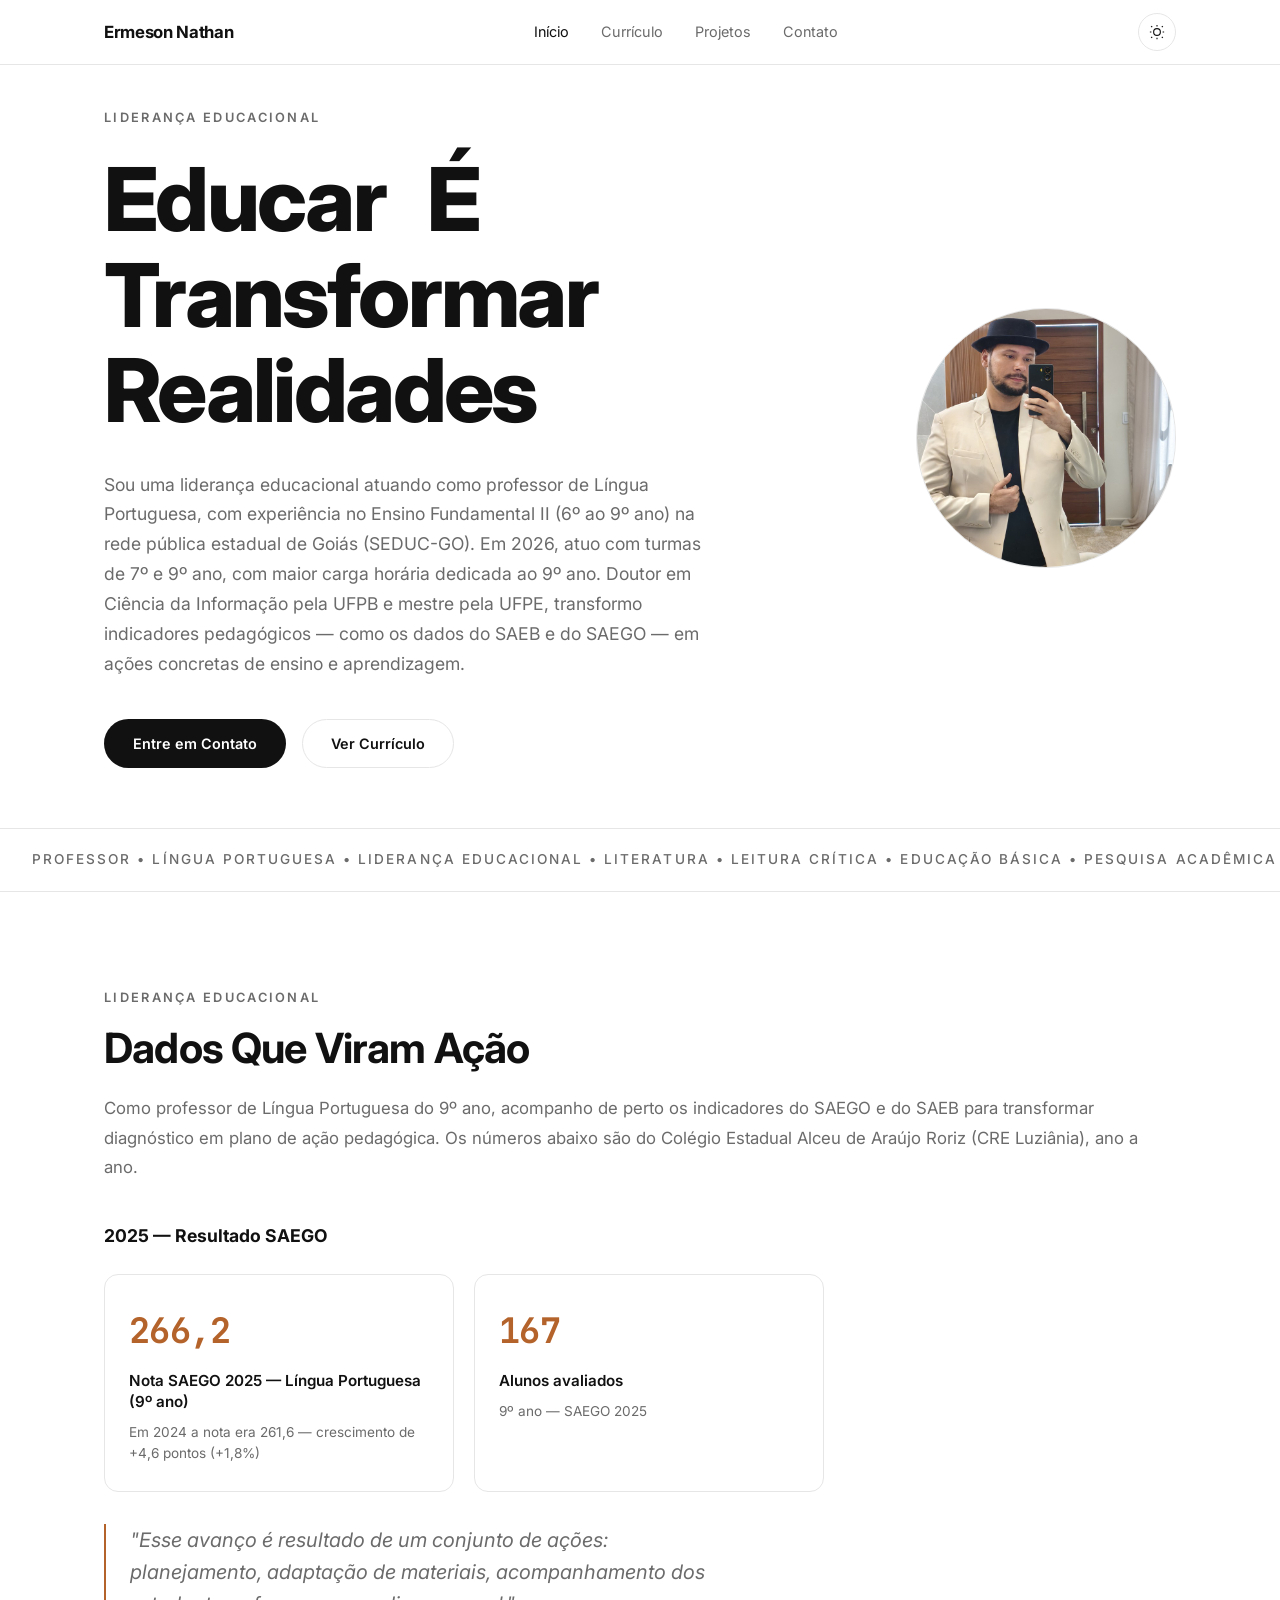
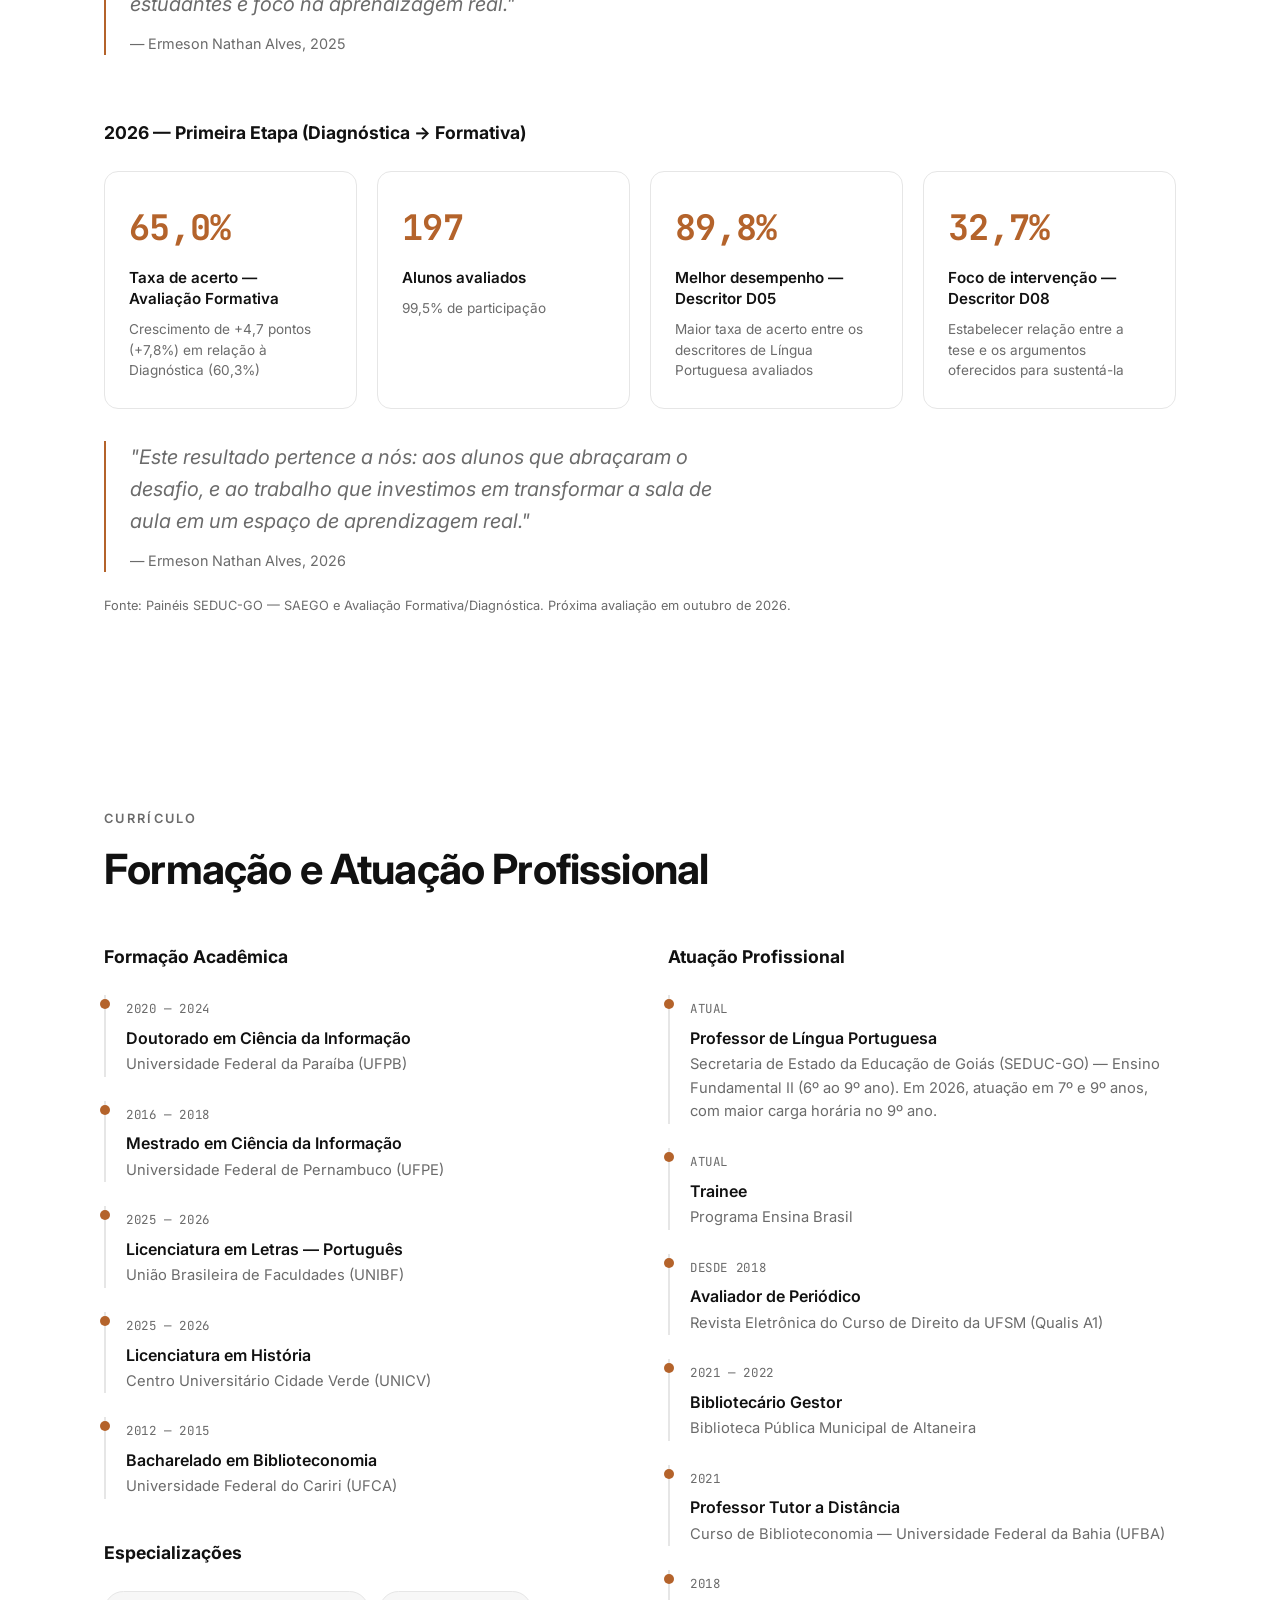
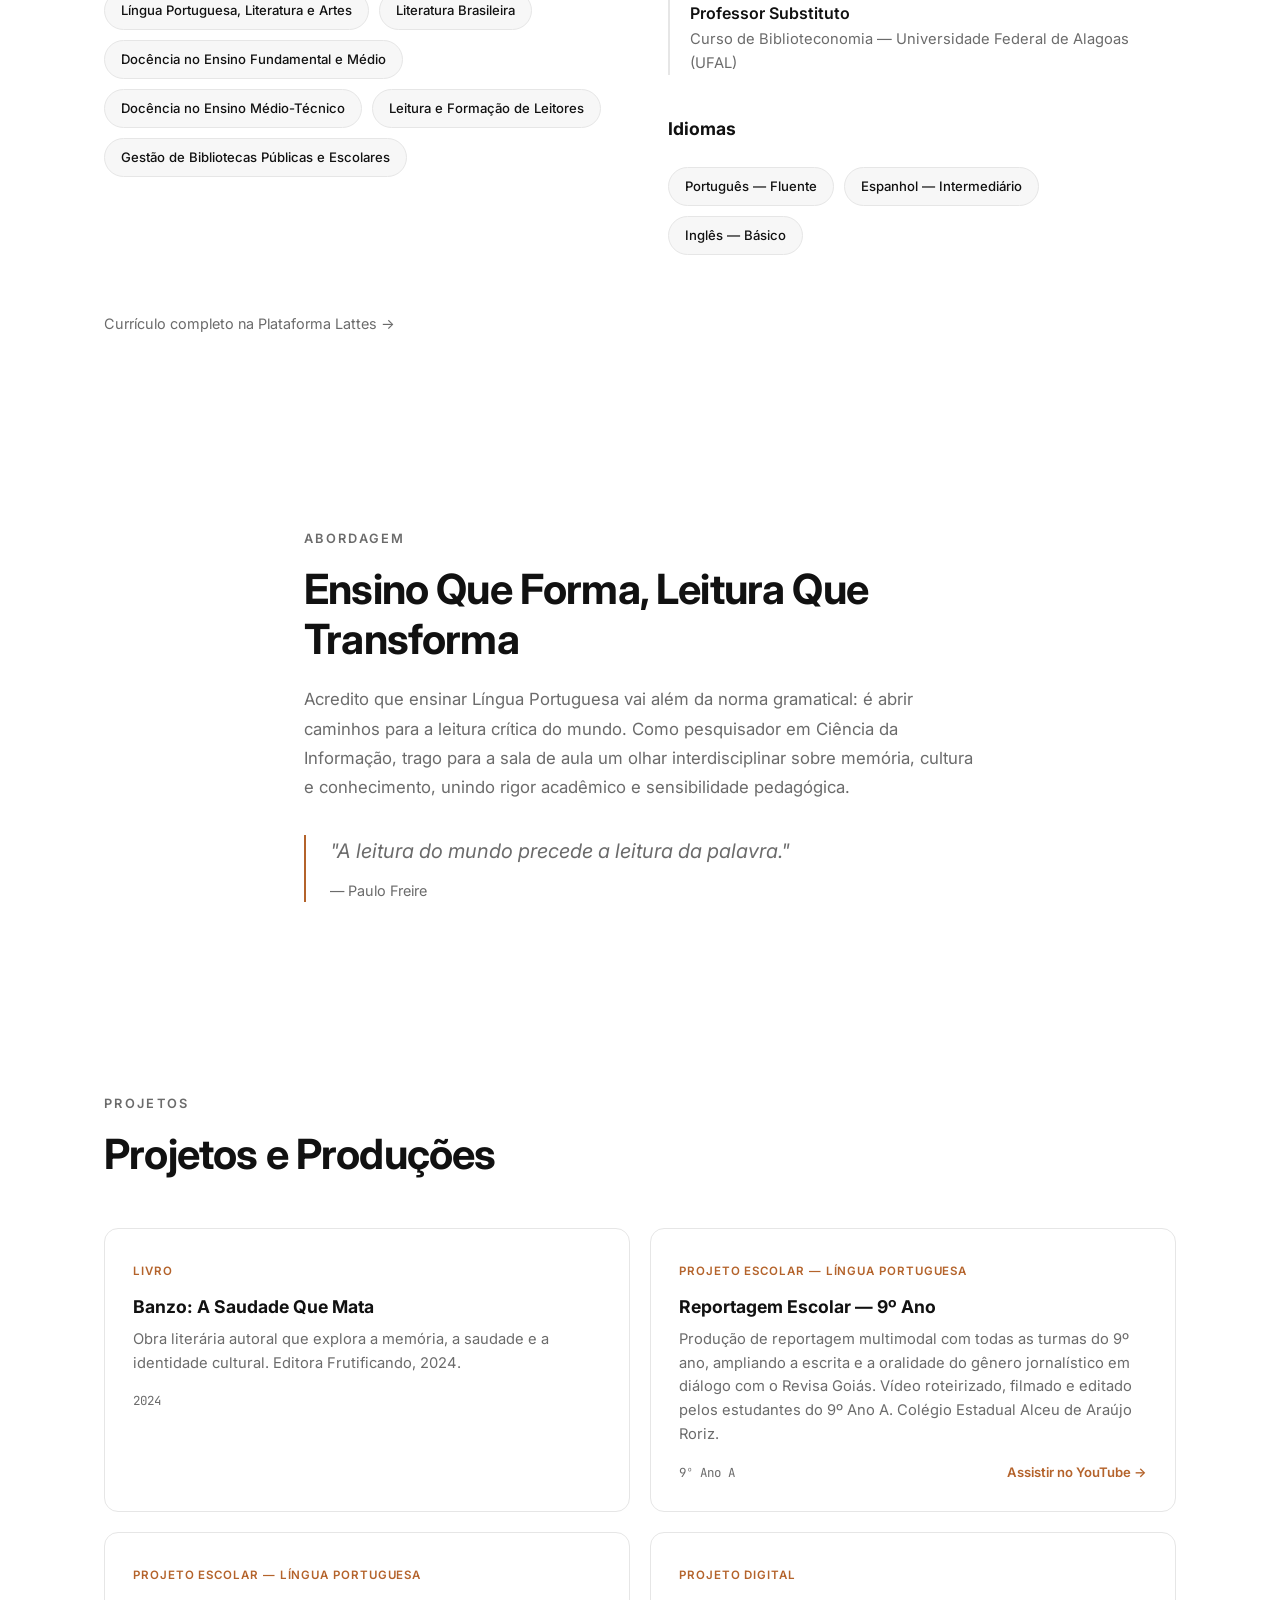
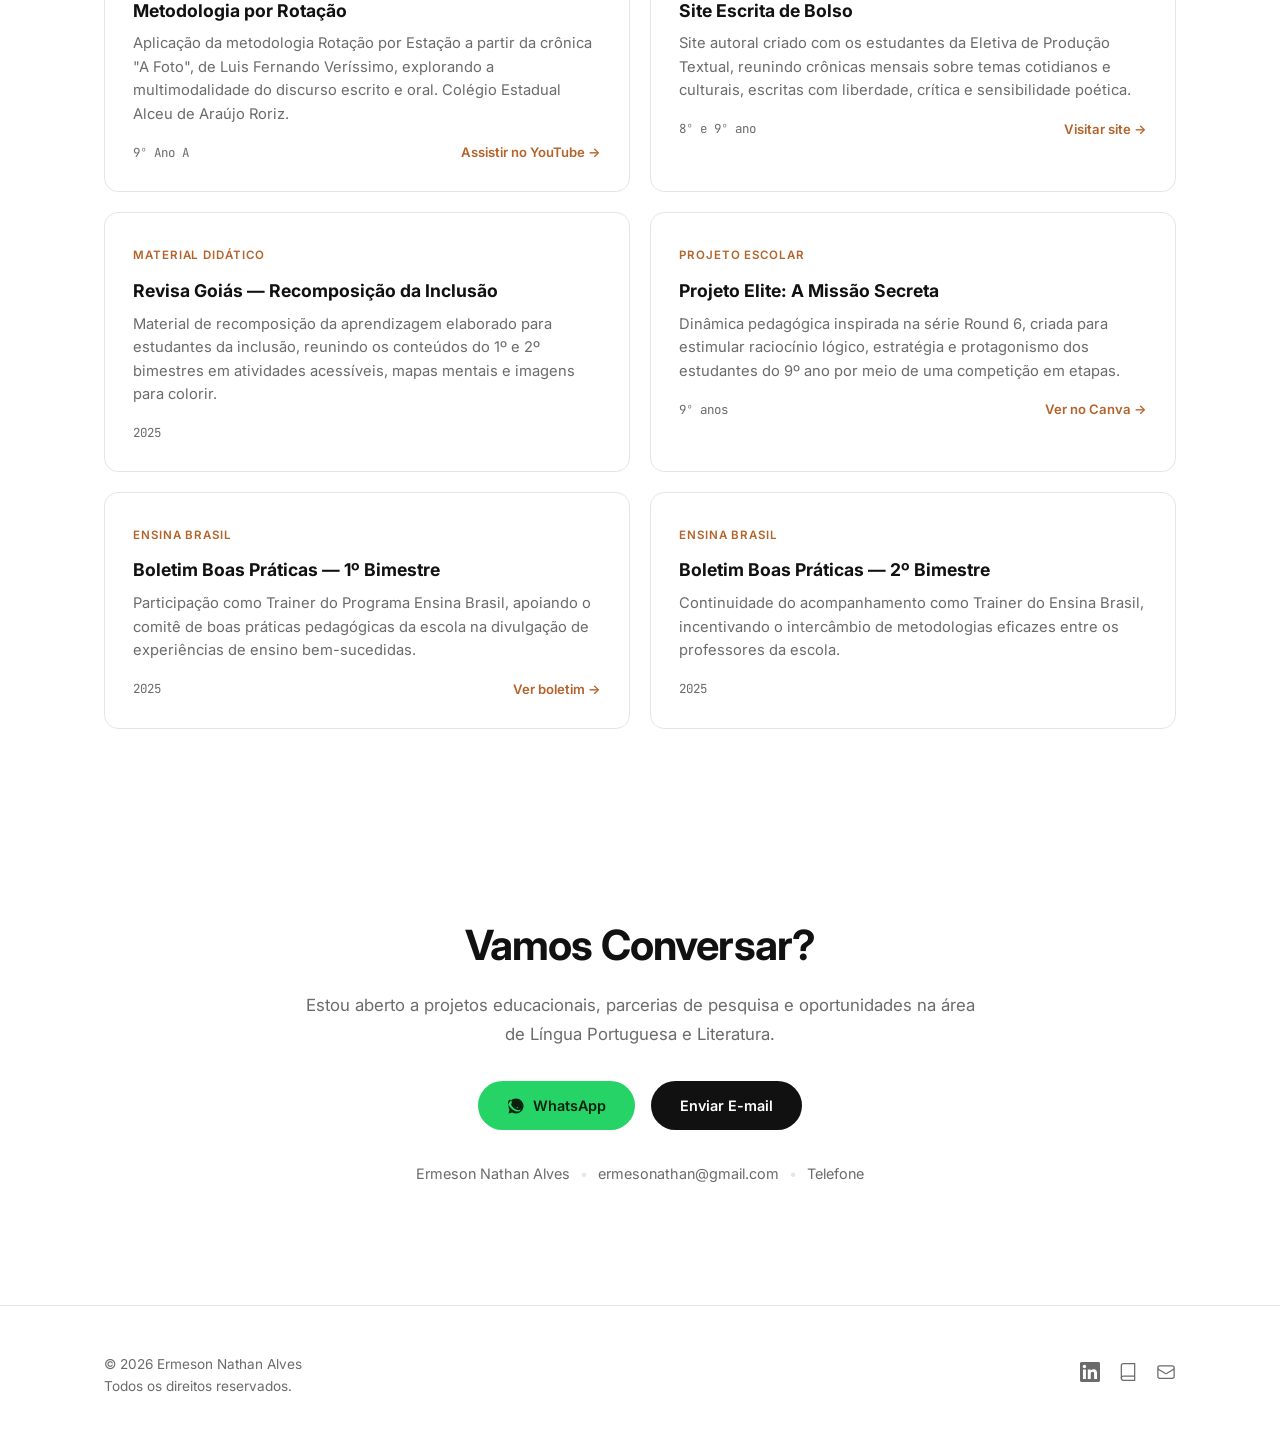
==== index.html @ 72cb5381 "Adiciona link do Boletim Boas Práticas — 1º Bimestre Usa o link de compartilhamento do SharePoint fo" ====
<!DOCTYPE html>
<html lang="pt-BR">
<head>
  <meta charset="UTF-8" />
  <meta name="viewport" content="width=device-width, initial-scale=1.0" />
  <title>Ermeson Nathan Alves — Professor de Língua Portuguesa</title>
  <meta name="description" content="Ermeson Nathan Pereira Alves — Doutor em Ciência da Informação, professor de Língua Portuguesa na rede pública estadual de Goiás (SEDUC-GO) e trainee do Ensina Brasil." />
  <meta name="robots" content="index, follow" />
  <link rel="canonical" href="https://ermesonathan29.github.io/ermesonathan/" />

  <meta property="og:title" content="Ermeson Nathan Alves — Professor de Língua Portuguesa" />
  <meta property="og:description" content="Doutor em Ciência da Informação, professor de Língua Portuguesa na rede pública estadual de Goiás e trainee do Ensina Brasil." />
  <meta property="og:type" content="website" />
  <meta property="og:locale" content="pt_BR" />
  <meta property="og:url" content="https://ermesonathan29.github.io/ermesonathan/" />
  <meta property="og:image" content="https://ermesonathan29.github.io/ermesonathan/assets/og-image.jpg" />
  <meta property="og:image:width" content="1200" />
  <meta property="og:image:height" content="630" />
  <meta property="og:image:alt" content="Ermeson Nathan Alves — Professor de Língua Portuguesa" />

  <meta name="twitter:card" content="summary_large_image" />
  <meta name="twitter:title" content="Ermeson Nathan Alves — Professor de Língua Portuguesa" />
  <meta name="twitter:description" content="Doutor em Ciência da Informação, professor de Língua Portuguesa na rede pública estadual de Goiás e trainee do Ensina Brasil." />
  <meta name="twitter:image" content="https://ermesonathan29.github.io/ermesonathan/assets/og-image.jpg" />

  <link rel="icon" href="data:image/svg+xml,%3Csvg xmlns='http://www.w3.org/2000/svg' viewBox='0 0 100 100'%3E%3Crect width='100' height='100' rx='20' fill='%23111111'/%3E%3Ctext x='50' y='68' font-size='52' font-family='Georgia, serif' fill='%23ffffff' text-anchor='middle'%3EE%3C/text%3E%3C/svg%3E" />

  <link rel="preconnect" href="https://fonts.googleapis.com">
  <link rel="preconnect" href="https://fonts.gstatic.com" crossorigin>
  <link href="https://fonts.googleapis.com/css2?family=Inter:wght@400;500;600;700;800&family=JetBrains+Mono:wght@400;500&display=swap" rel="stylesheet">

  <link rel="stylesheet" href="style.css" />

  <!-- Evita flash de tema errado ao carregar a página -->
  <script>
    (function () {
      try {
        var stored = localStorage.getItem('theme');
        var theme = stored || 'system';
        if (theme === 'system') {
          theme = window.matchMedia('(prefers-color-scheme: dark)').matches ? 'dark' : 'light';
        }
        document.documentElement.setAttribute('data-theme', theme);
      } catch (e) {}
    })();
  </script>

  <script type="application/ld+json">
  {
    "@context": "https://schema.org",
    "@type": "Person",
    "name": "Ermeson Nathan Pereira Alves",
    "jobTitle": "Professor de Língua Portuguesa",
    "description": "Doutor em Ciência da Informação, professor de Língua Portuguesa na rede pública estadual de Goiás (SEDUC-GO) e trainee do Ensina Brasil.",
    "alumniOf": [
      { "@type": "EducationalOrganization", "name": "Universidade Federal da Paraíba" },
      { "@type": "EducationalOrganization", "name": "Universidade Federal de Pernambuco" },
      { "@type": "EducationalOrganization", "name": "Universidade Federal do Cariri" }
    ],
    "sameAs": [
      "https://www.linkedin.com/in/ermesonathan",
      "http://lattes.cnpq.br/3595152758580670"
    ],
    "email": "mailto:ermesonathan@gmail.com"
  }
  </script>
</head>
<body>
  <a href="#main-content" class="skip-link">Pular para o conteúdo principal</a>

  <header class="site-header" id="site-header">
    <nav class="navbar" aria-label="Navegação principal">
      <a href="#inicio" class="logo" aria-label="Ermeson Nathan — Início">Ermeson Nathan</a>

      <ul class="nav-links" role="list" id="nav-links">
        <li><a href="#inicio" class="nav-link active-link" data-section="inicio">Início</a></li>
        <li><a href="#curriculo" class="nav-link" data-section="curriculo">Currículo</a></li>
        <li><a href="#projetos" class="nav-link" data-section="projetos">Projetos</a></li>
        <li><a href="#contato" class="nav-link" data-section="contato">Contato</a></li>
      </ul>

      <div class="nav-actions">
        <button type="button" class="theme-toggle" id="theme-toggle" aria-label="Alternar tema claro/escuro">
          <svg class="icon icon-sun" viewBox="0 0 24 24" fill="none" stroke="currentColor" stroke-width="1.5" aria-hidden="true">
            <circle cx="12" cy="12" r="4.5"></circle>
            <path d="M12 2.5v2M12 19.5v2M4.2 4.2l1.4 1.4M18.4 18.4l1.4 1.4M2.5 12h2M19.5 12h2M4.2 19.8l1.4-1.4M18.4 5.6l1.4-1.4"></path>
          </svg>
          <svg class="icon icon-moon" viewBox="0 0 24 24" fill="none" stroke="currentColor" stroke-width="1.5" aria-hidden="true">
            <path d="M20.5 14.7A8.5 8.5 0 1 1 9.3 3.5a7 7 0 0 0 11.2 11.2Z"></path>
          </svg>
        </button>

        <button type="button" class="menu-toggle" id="menu-toggle" aria-label="Abrir menu" aria-expanded="false">
          <svg class="icon-menu-open" viewBox="0 0 24 24" fill="none" stroke="currentColor" stroke-width="1.7" stroke-linecap="round" aria-hidden="true">
            <path d="M4 7h16"></path>
            <path d="M4 17h16"></path>
          </svg>
          <svg class="icon-menu-close" viewBox="0 0 24 24" fill="none" stroke="currentColor" stroke-width="1.7" stroke-linecap="round" aria-hidden="true">
            <path d="M6 6l12 12"></path>
            <path d="M18 6l-12 12"></path>
          </svg>
        </button>
      </div>
    </nav>
  </header>

  <main id="main-content" tabindex="-1">

    <!-- INÍCIO -->
    <section id="inicio" class="hero" aria-label="Início">
      <div class="container hero-grid">
        <div class="hero-text">
          <p class="eyebrow reveal">Liderança Educacional</p>
          <h1 class="hero-title">
            <span class="word reveal-word">Educar</span>
            <span class="word reveal-word">É</span>
            <span class="word reveal-word">Transformar</span>
            <span class="word reveal-word">Realidades</span>
          </h1>
          <p class="hero-description reveal">
            Sou uma liderança educacional atuando como professor de Língua Portuguesa, com experiência no
            Ensino Fundamental II (6º ao 9º ano) na rede pública estadual de Goiás (SEDUC-GO). Em 2026, atuo
            com turmas de 7º e 9º ano, com maior carga horária dedicada ao 9º ano. Doutor em Ciência da
            Informação pela UFPB e mestre pela UFPE, transformo indicadores pedagógicos — como os dados do
            SAEB e do SAEGO — em ações concretas de ensino e aprendizagem.
          </p>
          <div class="hero-actions reveal">
            <a href="#contato" class="btn btn-primary">Entre em Contato</a>
            <a href="#curriculo" class="btn btn-secondary">Ver Currículo</a>
          </div>
        </div>

        <div class="hero-photo reveal">
          <img src="assets/foto-perfil.jpg" alt="Ermeson Nathan Pereira Alves" width="480" height="480" loading="eager" />
        </div>
      </div>
    </section>

    <!-- BANNER -->
    <section class="marquee" aria-hidden="true">
      <div class="marquee-track">
        <span class="marquee-item">Professor • Língua Portuguesa • Liderança Educacional • Literatura • Leitura Crítica • Educação Básica • Pesquisa Acadêmica • Ciência da Informação</span>
        <span class="marquee-item">Professor • Língua Portuguesa • Liderança Educacional • Literatura • Leitura Crítica • Educação Básica • Pesquisa Acadêmica • Ciência da Informação</span>
        <span class="marquee-item">Professor • Língua Portuguesa • Liderança Educacional • Literatura • Leitura Crítica • Educação Básica • Pesquisa Acadêmica • Ciência da Informação</span>
        <span class="marquee-item">Professor • Língua Portuguesa • Liderança Educacional • Literatura • Leitura Crítica • Educação Básica • Pesquisa Acadêmica • Ciência da Informação</span>
      </div>
    </section>

    <!-- INDICADORES -->
    <section id="indicadores" class="section" aria-labelledby="indicadores-title">
      <div class="container">
        <p class="section-label reveal">Liderança Educacional</p>
        <h2 id="indicadores-title" class="section-title reveal">Dados Que Viram Ação</h2>
        <p class="section-text reveal">
          Como professor de Língua Portuguesa do 9º ano, acompanho de perto os indicadores do SAEGO e do
          SAEB para transformar diagnóstico em plano de ação pedagógica. Os números abaixo são do Colégio
          Estadual Alceu de Araújo Roriz (CRE Luziânia), ano a ano.
        </p>

        <div class="indicator-block">
          <h3 class="curriculo-subtitle">2025 — Resultado SAEGO</h3>
          <div class="stats-grid stats-grid-compact">
            <div class="stat-card reveal">
              <span class="stat-value">266,2</span>
              <span class="stat-label">Nota SAEGO 2025 — Língua Portuguesa (9º ano)</span>
              <span class="stat-detail">Em 2024 a nota era 261,6 — crescimento de +4,6 pontos (+1,8%)</span>
            </div>
            <div class="stat-card reveal">
              <span class="stat-value">167</span>
              <span class="stat-label">Alunos avaliados</span>
              <span class="stat-detail">9º ano — SAEGO 2025</span>
            </div>
          </div>
          <blockquote class="quote reveal">
            <p>"Esse avanço é resultado de um conjunto de ações: planejamento, adaptação de materiais,
            acompanhamento dos estudantes e foco na aprendizagem real."</p>
            <cite>— Ermeson Nathan Alves, 2025</cite>
          </blockquote>
        </div>

        <div class="indicator-block indicator-block-spaced">
          <h3 class="curriculo-subtitle">2026 — Primeira Etapa (Diagnóstica → Formativa)</h3>
          <div class="stats-grid">
            <div class="stat-card reveal">
              <span class="stat-value">65,0%</span>
              <span class="stat-label">Taxa de acerto — Avaliação Formativa</span>
              <span class="stat-detail">Crescimento de +4,7 pontos (+7,8%) em relação à Diagnóstica (60,3%)</span>
            </div>
            <div class="stat-card reveal">
              <span class="stat-value">197</span>
              <span class="stat-label">Alunos avaliados</span>
              <span class="stat-detail">99,5% de participação</span>
            </div>
            <div class="stat-card reveal">
              <span class="stat-value">89,8%</span>
              <span class="stat-label">Melhor desempenho — Descritor D05</span>
              <span class="stat-detail">Maior taxa de acerto entre os descritores de Língua Portuguesa avaliados</span>
            </div>
            <div class="stat-card reveal">
              <span class="stat-value">32,7%</span>
              <span class="stat-label">Foco de intervenção — Descritor D08</span>
              <span class="stat-detail">Estabelecer relação entre a tese e os argumentos oferecidos para sustentá-la</span>
            </div>
          </div>
          <blockquote class="quote reveal">
            <p>"Este resultado pertence a nós: aos alunos que abraçaram o desafio, e ao trabalho que
            investimos em transformar a sala de aula em um espaço de aprendizagem real."</p>
            <cite>— Ermeson Nathan Alves, 2026</cite>
          </blockquote>
        </div>

        <p class="section-caption reveal">Fonte: Painéis SEDUC-GO — SAEGO e Avaliação Formativa/Diagnóstica. Próxima avaliação em outubro de 2026.</p>
      </div>
    </section>

    <!-- CURRÍCULO -->
    <section id="curriculo" class="section" aria-labelledby="curriculo-title">
      <div class="container">
        <p class="section-label reveal">Currículo</p>
        <h2 id="curriculo-title" class="section-title reveal">Formação e Atuação Profissional</h2>

        <div class="curriculo-grid">
          <div class="curriculo-col reveal">
            <h3 class="curriculo-subtitle">Formação Acadêmica</h3>
            <ol class="timeline">
              <li class="timeline-item">
                <span class="timeline-year">2020 — 2024</span>
                <h4>Doutorado em Ciência da Informação</h4>
                <p>Universidade Federal da Paraíba (UFPB)</p>
              </li>
              <li class="timeline-item">
                <span class="timeline-year">2016 — 2018</span>
                <h4>Mestrado em Ciência da Informação</h4>
                <p>Universidade Federal de Pernambuco (UFPE)</p>
              </li>
              <li class="timeline-item">
                <span class="timeline-year">2025 — 2026</span>
                <h4>Licenciatura em Letras — Português</h4>
                <p>União Brasileira de Faculdades (UNIBF)</p>
              </li>
              <li class="timeline-item">
                <span class="timeline-year">2025 — 2026</span>
                <h4>Licenciatura em História</h4>
                <p>Centro Universitário Cidade Verde (UNICV)</p>
              </li>
              <li class="timeline-item">
                <span class="timeline-year">2012 — 2015</span>
                <h4>Bacharelado em Biblioteconomia</h4>
                <p>Universidade Federal do Cariri (UFCA)</p>
              </li>
            </ol>

            <h3 class="curriculo-subtitle curriculo-subtitle-spaced">Especializações</h3>
            <div class="tag-list">
              <span class="tag">Língua Portuguesa, Literatura e Artes</span>
              <span class="tag">Literatura Brasileira</span>
              <span class="tag">Docência no Ensino Fundamental e Médio</span>
              <span class="tag">Docência no Ensino Médio-Técnico</span>
              <span class="tag">Leitura e Formação de Leitores</span>
              <span class="tag">Gestão de Bibliotecas Públicas e Escolares</span>
            </div>
          </div>

          <div class="curriculo-col reveal">
            <h3 class="curriculo-subtitle">Atuação Profissional</h3>
            <ol class="timeline">
              <li class="timeline-item">
                <span class="timeline-year">Atual</span>
                <h4>Professor de Língua Portuguesa</h4>
                <p>Secretaria de Estado da Educação de Goiás (SEDUC-GO) — Ensino Fundamental II (6º ao 9º ano). Em 2026, atuação em 7º e 9º anos, com maior carga horária no 9º ano.</p>
              </li>
              <li class="timeline-item">
                <span class="timeline-year">Atual</span>
                <h4>Trainee</h4>
                <p>Programa Ensina Brasil</p>
              </li>
              <li class="timeline-item">
                <span class="timeline-year">Desde 2018</span>
                <h4>Avaliador de Periódico</h4>
                <p>Revista Eletrônica do Curso de Direito da UFSM (Qualis A1)</p>
              </li>
              <li class="timeline-item">
                <span class="timeline-year">2021 — 2022</span>
                <h4>Bibliotecário Gestor</h4>
                <p>Biblioteca Pública Municipal de Altaneira</p>
              </li>
              <li class="timeline-item">
                <span class="timeline-year">2021</span>
                <h4>Professor Tutor a Distância</h4>
                <p>Curso de Biblioteconomia — Universidade Federal da Bahia (UFBA)</p>
              </li>
              <li class="timeline-item">
                <span class="timeline-year">2018</span>
                <h4>Professor Substituto</h4>
                <p>Curso de Biblioteconomia — Universidade Federal de Alagoas (UFAL)</p>
              </li>
            </ol>

            <h3 class="curriculo-subtitle curriculo-subtitle-spaced">Idiomas</h3>
            <div class="tag-list">
              <span class="tag">Português — Fluente</span>
              <span class="tag">Espanhol — Intermediário</span>
              <span class="tag">Inglês — Básico</span>
            </div>
          </div>
        </div>

        <div class="curriculo-cta reveal">
          <a href="http://lattes.cnpq.br/3595152758580670" target="_blank" rel="noopener noreferrer" class="link-arrow">
            Currículo completo na Plataforma Lattes <span aria-hidden="true">→</span>
          </a>
        </div>
      </div>
    </section>

    <!-- FILOSOFIA / ABORDAGEM -->
    <section class="section" aria-labelledby="filosofia-title">
      <div class="container container-narrow">
        <p class="section-label reveal">Abordagem</p>
        <h2 id="filosofia-title" class="section-title reveal">
          Ensino Que Forma, Leitura Que Transforma
        </h2>
        <p class="section-text reveal">
          Acredito que ensinar Língua Portuguesa vai além da norma gramatical: é abrir caminhos para a
          leitura crítica do mundo. Como pesquisador em Ciência da Informação, trago para a sala de aula
          um olhar interdisciplinar sobre memória, cultura e conhecimento, unindo rigor acadêmico e
          sensibilidade pedagógica.
        </p>
        <blockquote class="quote reveal">
          <p>"A leitura do mundo precede a leitura da palavra."</p>
          <cite>— Paulo Freire</cite>
        </blockquote>
      </div>
    </section>

    <!-- PROJETOS -->
    <section id="projetos" class="section" aria-labelledby="projetos-title">
      <div class="container">
        <div class="section-heading-row">
          <div>
            <p class="section-label reveal">Projetos</p>
            <h2 id="projetos-title" class="section-title reveal">Projetos e Produções</h2>
          </div>
        </div>

        <div class="projects-grid">
          <article class="project-card reveal">
            <div class="project-tag">Livro</div>
            <h3>Banzo: A Saudade Que Mata</h3>
            <p>Obra literária autoral que explora a memória, a saudade e a identidade cultural. Editora Frutificando, 2024.</p>
            <div class="project-footer">
              <span class="project-year">2024</span>
            </div>
          </article>

          <article class="project-card reveal">
            <div class="project-tag">Projeto Escolar — Língua Portuguesa</div>
            <h3>Reportagem Escolar — 9º Ano</h3>
            <p>Produção de reportagem multimodal com todas as turmas do 9º ano, ampliando a escrita e a oralidade do gênero jornalístico em diálogo com o Revisa Goiás. Vídeo roteirizado, filmado e editado pelos estudantes do 9º Ano A. Colégio Estadual Alceu de Araújo Roriz.</p>
            <div class="project-footer">
              <span class="project-year">9º Ano A</span>
              <a href="https://www.youtube.com/watch?v=UpwehV4aKyU&t=25s" target="_blank" rel="noopener noreferrer" class="project-link">Assistir no YouTube →</a>
            </div>
          </article>

          <article class="project-card reveal">
            <div class="project-tag">Projeto Escolar — Língua Portuguesa</div>
            <h3>Metodologia por Rotação</h3>
            <p>Aplicação da metodologia Rotação por Estação a partir da crônica "A Foto", de Luis Fernando Veríssimo, explorando a multimodalidade do discurso escrito e oral. Colégio Estadual Alceu de Araújo Roriz.</p>
            <div class="project-footer">
              <span class="project-year">9º Ano A</span>
              <a href="https://www.youtube.com/watch?v=abhCwEyDe_8" target="_blank" rel="noopener noreferrer" class="project-link">Assistir no YouTube →</a>
            </div>
          </article>

          <article class="project-card reveal">
            <div class="project-tag">Projeto Digital</div>
            <h3>Site Escrita de Bolso</h3>
            <p>Site autoral criado com os estudantes da Eletiva de Produção Textual, reunindo crônicas mensais sobre temas cotidianos e culturais, escritas com liberdade, crítica e sensibilidade poética.</p>
            <div class="project-footer">
              <span class="project-year">8º e 9º ano</span>
              <a href="https://www.escritadebolso.com.br" target="_blank" rel="noopener noreferrer" class="project-link">Visitar site →</a>
            </div>
          </article>

          <article class="project-card reveal">
            <div class="project-tag">Material Didático</div>
            <h3>Revisa Goiás — Recomposição da Inclusão</h3>
            <p>Material de recomposição da aprendizagem elaborado para estudantes da inclusão, reunindo os conteúdos do 1º e 2º bimestres em atividades acessíveis, mapas mentais e imagens para colorir.</p>
            <div class="project-footer">
              <span class="project-year">2025</span>
            </div>
          </article>

          <article class="project-card reveal">
            <div class="project-tag">Projeto Escolar</div>
            <h3>Projeto Elite: A Missão Secreta</h3>
            <p>Dinâmica pedagógica inspirada na série Round 6, criada para estimular raciocínio lógico, estratégia e protagonismo dos estudantes do 9º ano por meio de uma competição em etapas.</p>
            <div class="project-footer">
              <span class="project-year">9º anos</span>
              <a href="https://www.canva.com/design/DAGsZ3pIN40/ZYbTyHj3I3FqzA254qAriw/view" target="_blank" rel="noopener noreferrer" class="project-link">Ver no Canva →</a>
            </div>
          </article>

          <article class="project-card reveal">
            <div class="project-tag">Ensina Brasil</div>
            <h3>Boletim Boas Práticas — 1º Bimestre</h3>
            <p>Participação como Trainer do Programa Ensina Brasil, apoiando o comitê de boas práticas pedagógicas da escola na divulgação de experiências de ensino bem-sucedidas.</p>
            <div class="project-footer">
              <span class="project-year">2025</span>
              <a href="https://seducgogov-my.sharepoint.com/:b:/r/personal/ermerson_alves_seduc_go_gov_br/Documents/Boas%20Pr%C3%A1ticas%20-%20Ensina%20Brasil/Boletim_2025_1%C2%BA_Bimestre.pdf?d=wea9e8f40a5a74a04a1a9b1f9b4422dd7&csf=1&web=1&e=tRcLKx" target="_blank" rel="noopener noreferrer" class="project-link">Ver boletim →</a>
            </div>
          </article>

          <article class="project-card reveal">
            <div class="project-tag">Ensina Brasil</div>
            <h3>Boletim Boas Práticas — 2º Bimestre</h3>
            <p>Continuidade do acompanhamento como Trainer do Ensina Brasil, incentivando o intercâmbio de metodologias eficazes entre os professores da escola.</p>
            <div class="project-footer">
              <span class="project-year">2025</span>
            </div>
          </article>
        </div>
      </div>
    </section>

    <!-- CONTATO -->
    <section id="contato" class="section contact-section" aria-labelledby="contato-title">
      <div class="container container-narrow text-center">
        <h2 id="contato-title" class="section-title reveal">Vamos Conversar?</h2>
        <p class="section-text reveal">
          Estou aberto a projetos educacionais, parcerias de pesquisa e oportunidades na área de
          Língua Portuguesa e Literatura.
        </p>
        <div class="contact-cta reveal">
          <a href="https://wa.me/5588996350535" target="_blank" rel="noopener noreferrer" class="btn btn-whatsapp">
            <svg viewBox="0 0 24 24" fill="currentColor" aria-hidden="true">
              <path d="M17.472 14.382c-.297-.149-1.758-.867-2.03-.967-.273-.099-.471-.148-.67.15-.197.297-.767.966-.94 1.164-.173.199-.347.223-.644.075-.297-.15-1.255-.463-2.39-1.475-.883-.788-1.48-1.761-1.653-2.059-.173-.297-.018-.458.13-.606.134-.133.298-.347.446-.52.149-.174.198-.298.298-.497.099-.198.05-.371-.025-.52-.075-.149-.669-1.612-.916-2.207-.242-.579-.487-.5-.669-.51-.173-.008-.371-.01-.57-.01-.198 0-.52.074-.792.372-.272.297-1.04 1.016-1.04 2.479 0 1.462 1.065 2.875 1.213 3.074.149.198 2.096 3.2 5.077 4.487.709.306 1.262.489 1.694.625.712.227 1.36.195 1.871.118.571-.085 1.758-.719 2.006-1.413.248-.694.248-1.289.173-1.413-.074-.124-.272-.198-.57-.347z"></path>
              <path d="M12.004 2.003c-5.514 0-9.997 4.483-9.997 9.997 0 1.762.463 3.484 1.343 4.997L2 22l5.117-1.334a9.955 9.955 0 0 0 4.887 1.263h.004c5.514 0 9.997-4.483 9.997-9.997 0-2.67-1.04-5.182-2.928-7.07a9.935 9.935 0 0 0-7.073-2.859zm5.845 15.842c-.712.712-1.98 1.343-2.876 1.483-.734.115-1.618.164-2.586-.161-.596-.199-1.36-.464-2.34-.907-4.121-1.781-6.816-5.921-7.023-6.199-.207-.278-1.688-2.239-1.688-4.271 0-2.031 1.065-3.03 1.442-3.442.377-.412.822-.516 1.096-.516.273 0 .547.003.786.014.252.012.591-.096.923.703.34.815 1.155 2.816 1.256 3.02.1.204.166.446.033.723-.133.278-.2.451-.396.694-.198.242-.416.541-.594.727-.198.207-.404.431-.174.847.231.416 1.024 1.688 2.199 2.734 1.51 1.347 2.783 1.764 3.198 1.962.416.198.66.174.902-.104.242-.278 1.04-1.214 1.318-1.63.278-.416.556-.347.937-.208.382.139 2.42 1.14 2.834 1.348.416.208.693.312.795.485.101.174.101 1.007-.611 1.719z"></path>
            </svg>
            WhatsApp
          </a>
          <a href="mailto:ermesonathan@gmail.com" class="btn btn-primary">Enviar E-mail</a>
        </div>
        <div class="contact-links reveal">
          <span>Ermeson Nathan Alves</span>
          <span class="dot" aria-hidden="true">•</span>
          <a href="mailto:ermesonathan@gmail.com">ermesonathan@gmail.com</a>
          <span class="dot" aria-hidden="true">•</span>
          <a href="tel:+5588996350535">Telefone</a>
        </div>
      </div>
    </section>

  </main>

  <footer class="site-footer">
    <div class="container footer-content">
      <div class="footer-info">
        <p>© <span id="year"></span> Ermeson Nathan Alves</p>
        <p>Todos os direitos reservados.</p>
      </div>

      <div class="footer-social">
        <a href="https://www.linkedin.com/in/ermesonathan" target="_blank" rel="noopener noreferrer" aria-label="LinkedIn">
          <svg viewBox="0 0 24 24" fill="currentColor" aria-hidden="true">
            <path d="M20.447 20.452h-3.554v-5.569c0-1.328-.027-3.037-1.852-3.037-1.853 0-2.136 1.445-2.136 2.939v5.667H9.351V9h3.414v1.561h.046c.477-.9 1.637-1.85 3.37-1.85 3.601 0 4.267 2.37 4.267 5.455v6.286zM5.337 7.433c-1.144 0-2.063-.926-2.063-2.065 0-1.138.92-2.063 2.063-2.063 1.14 0 2.064.925 2.064 2.063 0 1.139-.925 2.065-2.064 2.065zm1.782 13.019H3.555V9h3.564v11.452zM22.225 0H1.771C.792 0 0 .774 0 1.729v20.542C0 23.227.792 24 1.771 24h20.451C23.2 24 24 23.227 24 22.271V1.729C24 .774 23.2 0 22.222 0h.003z"></path>
          </svg>
        </a>
        <a href="http://lattes.cnpq.br/3595152758580670" target="_blank" rel="noopener noreferrer" aria-label="Currículo Lattes">
          <svg viewBox="0 0 24 24" fill="none" stroke="currentColor" stroke-width="1.5" aria-hidden="true">
            <path d="M4 19.5A2.5 2.5 0 0 1 6.5 17H20"></path>
            <path d="M6.5 2H20v20H6.5A2.5 2.5 0 0 1 4 19.5v-15A2.5 2.5 0 0 1 6.5 2z"></path>
          </svg>
        </a>
        <a href="mailto:ermesonathan@gmail.com" aria-label="E-mail">
          <svg viewBox="0 0 24 24" fill="none" stroke="currentColor" stroke-width="1.5" aria-hidden="true">
            <path stroke-linecap="round" stroke-linejoin="round" d="M21.75 6.75v10.5a2.25 2.25 0 01-2.25 2.25h-15a2.25 2.25 0 01-2.25-2.25V6.75m19.5 0A2.25 2.25 0 0019.5 4.5h-15a2.25 2.25 0 00-2.25 2.25m19.5 0v.243a2.25 2.25 0 01-1.07 1.916l-7.5 4.615a2.25 2.25 0 01-2.36 0L3.32 8.91a2.25 2.25 0 01-1.07-1.916V6.75"></path>
          </svg>
        </a>
      </div>
    </div>
  </footer>

  <script src="script.js"></script>
</body>
</html>
---- style.css ----
/* ==========================================================================
   Reset & Base
   ========================================================================== */

* {
  margin: 0;
  padding: 0;
  box-sizing: border-box;
}

:root {
  --bg: #ffffff;
  --bg-surface: #f7f7f7;
  --bg-card: #ffffff;
  --fg: #111111;
  --muted: #6b6b6b;
  --border: #e6e6e6;
  --accent: #b4632b;
  --font-sans: 'Inter', -apple-system, BlinkMacSystemFont, 'Segoe UI', Roboto, sans-serif;
  --font-mono: 'JetBrains Mono', ui-monospace, SFMono-Regular, monospace;
  --max-width: 1120px;
  --transition: 0.25s ease;
}

:root[data-theme="dark"] {
  --bg: #0a0a0a;
  --bg-surface: #131313;
  --bg-card: #131313;
  --fg: #fafafa;
  --muted: #9a9a9a;
  --border: #262626;
  --accent: #e8934a;
}

html {
  scroll-behavior: smooth;
  color-scheme: light dark;
}

body {
  font-family: var(--font-sans);
  background-color: var(--bg);
  color: var(--fg);
  line-height: 1.6;
  -webkit-font-smoothing: antialiased;
  transition: background-color var(--transition), color var(--transition);
}

img { max-width: 100%; display: block; }

a {
  color: inherit;
  text-decoration: none;
}

ul, ol { list-style: none; }

button {
  font: inherit;
  color: inherit;
  background: none;
  border: none;
  cursor: pointer;
}

.container {
  max-width: var(--max-width);
  margin: 0 auto;
  padding: 0 24px;
}

.container-narrow {
  max-width: 720px;
}

.text-center { text-align: center; }

.skip-link {
  position: absolute;
  left: -9999px;
  top: 0;
  background: var(--fg);
  color: var(--bg);
  padding: 12px 20px;
  border-radius: 8px;
  z-index: 1000;
}

.skip-link:focus {
  left: 16px;
  top: 16px;
}

/* ==========================================================================
   Header / Navbar
   ========================================================================== */

.site-header {
  position: fixed;
  top: 0;
  left: 0;
  right: 0;
  z-index: 100;
  background-color: color-mix(in srgb, var(--bg) 80%, transparent);
  backdrop-filter: blur(10px);
  -webkit-backdrop-filter: blur(10px);
  border-bottom: 1px solid var(--border);
}

.navbar {
  max-width: var(--max-width);
  margin: 0 auto;
  padding: 0 24px;
  height: 64px;
  display: flex;
  align-items: center;
  justify-content: space-between;
}

.logo {
  font-size: 1.05rem;
  font-weight: 700;
  letter-spacing: -0.02em;
  transition: opacity var(--transition);
}

.logo:hover { opacity: 0.7; }

.nav-links {
  display: none;
  align-items: center;
  gap: 32px;
}

.nav-link {
  font-size: 0.9rem;
  color: var(--muted);
  transition: color var(--transition);
  position: relative;
}

.nav-link:hover,
.nav-link.active-link {
  color: var(--fg);
}

.nav-actions {
  display: flex;
  align-items: center;
  gap: 12px;
}

.theme-toggle {
  display: flex;
  align-items: center;
  justify-content: center;
  width: 38px;
  height: 38px;
  border-radius: 50%;
  border: 1px solid var(--border);
  transition: background-color var(--transition), transform 0.2s ease;
}

.theme-toggle:hover {
  background-color: var(--bg-surface);
}

.theme-toggle:active {
  transform: scale(0.92);
}

.icon {
  width: 18px;
  height: 18px;
}

.icon-moon { display: none; }

:root[data-theme="dark"] .icon-sun { display: none; }
:root[data-theme="dark"] .icon-moon { display: block; }

.menu-toggle {
  display: flex;
  align-items: center;
  justify-content: center;
  width: 38px;
  height: 38px;
  border-radius: 50%;
  border: 1px solid var(--border);
}

.menu-toggle svg { width: 18px; height: 18px; }
.menu-toggle .icon-menu-close { display: none; }
.menu-toggle[aria-expanded="true"] .icon-menu-open { display: none; }
.menu-toggle[aria-expanded="true"] .icon-menu-close { display: block; }

@media (min-width: 768px) {
  .nav-links { display: flex; }
  .menu-toggle { display: none; }
}

/* Mobile menu */
.nav-links.mobile-open {
  display: flex;
  position: fixed;
  top: 64px;
  left: 0;
  right: 0;
  flex-direction: column;
  align-items: flex-start;
  gap: 0;
  background-color: var(--bg);
  border-bottom: 1px solid var(--border);
  padding: 8px 24px 16px;
}

.nav-links.mobile-open li {
  width: 100%;
}

.nav-links.mobile-open .nav-link {
  display: block;
  padding: 12px 0;
  width: 100%;
  border-bottom: 1px solid var(--border);
}

.nav-links.mobile-open li:last-child .nav-link {
  border-bottom: none;
}

/* ==========================================================================
   Hero
   ========================================================================== */

.hero {
  min-height: 92vh;
  display: flex;
  flex-direction: column;
  justify-content: center;
  padding: 96px 0 48px;
}

.hero-grid {
  display: flex;
  flex-direction: column-reverse;
  align-items: center;
  gap: 40px;
}

@media (min-width: 860px) {
  .hero-grid {
    flex-direction: row;
    align-items: center;
    justify-content: space-between;
    gap: 64px;
  }

  .hero-text { flex: 1; }
}

.hero-photo {
  flex-shrink: 0;
  width: 200px;
  height: 200px;
  border-radius: 50%;
  overflow: hidden;
  border: 1px solid var(--border);
  background-color: var(--bg-surface);
}

@media (min-width: 860px) {
  .hero-photo { width: 260px; height: 260px; }
}

.hero-photo img {
  width: 100%;
  height: 100%;
  object-fit: cover;
}

.eyebrow {
  font-size: 0.8rem;
  font-weight: 600;
  text-transform: uppercase;
  letter-spacing: 0.18em;
  color: var(--muted);
  margin-bottom: 24px;
}

.hero-title {
  font-size: clamp(2.4rem, 7vw, 5.5rem);
  font-weight: 800;
  line-height: 1.08;
  letter-spacing: -0.03em;
}

.hero-title .word {
  display: inline-block;
  margin-right: 0.3em;
}

.hero-description {
  margin-top: 32px;
  max-width: 620px;
  font-size: 1.1rem;
  line-height: 1.7;
  color: var(--muted);
}

.hero-actions {
  margin-top: 40px;
  display: flex;
  flex-wrap: wrap;
  gap: 16px;
}

.btn {
  display: inline-flex;
  align-items: center;
  gap: 8px;
  padding: 12px 28px;
  border-radius: 999px;
  font-size: 0.9rem;
  font-weight: 600;
  transition: opacity var(--transition), transform 0.2s ease, background-color var(--transition);
  border: 1px solid transparent;
}

.btn:active { transform: scale(0.97); }

.btn-primary {
  background-color: var(--fg);
  color: var(--bg);
}

.btn-primary:hover { opacity: 0.88; }

.btn-secondary {
  border-color: var(--border);
  color: var(--fg);
}

.btn-secondary:hover { background-color: var(--bg-surface); }

.btn-whatsapp {
  background-color: #25d366;
  color: #08210f;
}

.btn-whatsapp:hover { opacity: 0.9; }

.btn-whatsapp svg { width: 18px; height: 18px; }

/* ==========================================================================
   Marquee banner
   ========================================================================== */

.marquee {
  overflow: hidden;
  border-top: 1px solid var(--border);
  border-bottom: 1px solid var(--border);
  padding: 20px 0;
}

.marquee-track {
  display: flex;
  width: max-content;
  animation: scroll-marquee 32s linear infinite;
}

.marquee-item {
  font-size: 0.85rem;
  font-weight: 500;
  text-transform: uppercase;
  letter-spacing: 0.15em;
  color: var(--muted);
  margin: 0 32px;
  white-space: nowrap;
}

@keyframes scroll-marquee {
  from { transform: translateX(0); }
  to { transform: translateX(-50%); }
}

@media (prefers-reduced-motion: reduce) {
  .marquee-track { animation: none; }
}

/* ==========================================================================
   Sections
   ========================================================================== */

.section {
  padding: 96px 0;
}

.section-label {
  font-size: 0.8rem;
  font-weight: 600;
  text-transform: uppercase;
  letter-spacing: 0.18em;
  color: var(--muted);
  margin-bottom: 16px;
}

.section-title {
  font-size: clamp(1.8rem, 4vw, 2.6rem);
  font-weight: 700;
  letter-spacing: -0.02em;
  line-height: 1.2;
}

.section-text {
  margin-top: 20px;
  font-size: 1.05rem;
  line-height: 1.75;
  color: var(--muted);
}

.section-heading-row {
  display: flex;
  align-items: flex-end;
  justify-content: space-between;
  gap: 24px;
  margin-bottom: 48px;
  flex-wrap: wrap;
}

.link-arrow {
  font-size: 0.9rem;
  color: var(--muted);
  transition: color var(--transition);
}

.link-arrow:hover { color: var(--fg); }

/* ==========================================================================
   Indicadores
   ========================================================================== */

.indicator-block {
  margin-top: 40px;
}

.indicator-block-spaced {
  margin-top: 64px;
}

.stats-grid {
  margin-top: 24px;
  display: grid;
  grid-template-columns: 1fr;
  gap: 20px;
}

@media (min-width: 640px) {
  .stats-grid { grid-template-columns: 1fr 1fr; }
}

@media (min-width: 960px) {
  .stats-grid { grid-template-columns: repeat(4, 1fr); }
}

.stats-grid-compact {
  max-width: 720px;
}

@media (min-width: 960px) {
  .stats-grid-compact { grid-template-columns: 1fr 1fr; }
}

.stat-card {
  background-color: var(--bg-card);
  border: 1px solid var(--border);
  border-radius: 14px;
  padding: 28px 24px;
  display: flex;
  flex-direction: column;
  gap: 10px;
}

.stat-value {
  font-family: var(--font-mono);
  font-size: 2.2rem;
  font-weight: 700;
  color: var(--accent);
  letter-spacing: -0.02em;
}

.stat-label {
  font-size: 0.95rem;
  font-weight: 600;
  line-height: 1.4;
}

.stat-detail {
  font-size: 0.85rem;
  color: var(--muted);
  line-height: 1.5;
}

.section-caption {
  margin-top: 24px;
  font-size: 0.8rem;
  color: var(--muted);
}

/* ==========================================================================
   Currículo
   ========================================================================== */

.curriculo-grid {
  display: grid;
  grid-template-columns: 1fr;
  gap: 56px;
  margin-top: 48px;
}

@media (min-width: 860px) {
  .curriculo-grid { grid-template-columns: 1fr 1fr; }
}

.curriculo-subtitle {
  font-size: 1.1rem;
  font-weight: 700;
  margin-bottom: 24px;
}

.curriculo-subtitle-spaced {
  margin-top: 40px;
}

.timeline {
  display: flex;
  flex-direction: column;
  gap: 24px;
}

.timeline-item {
  padding-left: 20px;
  border-left: 2px solid var(--border);
  position: relative;
}

.timeline-item::before {
  content: '';
  position: absolute;
  left: -6px;
  top: 4px;
  width: 10px;
  height: 10px;
  border-radius: 50%;
  background-color: var(--accent);
}

.timeline-year {
  font-family: var(--font-mono);
  font-size: 0.78rem;
  color: var(--muted);
  text-transform: uppercase;
  letter-spacing: 0.05em;
}

.timeline-item h4 {
  margin-top: 6px;
  font-size: 1rem;
  font-weight: 600;
  line-height: 1.4;
}

.timeline-item p {
  margin-top: 4px;
  font-size: 0.92rem;
  color: var(--muted);
}

.tag-list {
  display: flex;
  flex-wrap: wrap;
  gap: 10px;
}

.tag {
  border: 1px solid var(--border);
  padding: 8px 16px;
  border-radius: 999px;
  font-size: 0.82rem;
  font-weight: 500;
  color: var(--fg);
  background-color: var(--bg-surface);
}

.curriculo-cta {
  margin-top: 56px;
}

/* ==========================================================================
   Quote
   ========================================================================== */

.quote {
  margin-top: 32px;
  max-width: 640px;
  padding-left: 24px;
  border-left: 2px solid var(--accent);
}

.quote p {
  font-size: 1.25rem;
  font-style: italic;
  color: var(--muted);
}

.quote cite {
  display: block;
  margin-top: 12px;
  font-size: 0.9rem;
  font-style: normal;
  color: var(--muted);
}

/* ==========================================================================
   Projects
   ========================================================================== */

.projects-grid {
  display: grid;
  grid-template-columns: 1fr;
  gap: 20px;
}

@media (min-width: 640px) {
  .projects-grid { grid-template-columns: 1fr 1fr; }
}

.project-card {
  background-color: var(--bg-card);
  border: 1px solid var(--border);
  border-radius: 14px;
  padding: 28px;
  transition: border-color var(--transition), transform 0.2s ease;
}

.project-card:hover {
  border-color: var(--muted);
  transform: translateY(-3px);
}

.project-tag {
  display: inline-block;
  font-size: 0.72rem;
  font-weight: 600;
  text-transform: uppercase;
  letter-spacing: 0.08em;
  color: var(--accent);
  margin-bottom: 14px;
}

.project-card h3 {
  font-size: 1.1rem;
  font-weight: 700;
  line-height: 1.35;
  margin-bottom: 10px;
}

.project-card p {
  font-size: 0.92rem;
  color: var(--muted);
  line-height: 1.6;
}

.project-footer {
  margin-top: 16px;
  display: flex;
  align-items: center;
  justify-content: space-between;
  gap: 12px;
  flex-wrap: wrap;
}

.project-year {
  display: inline-block;
  font-family: var(--font-mono);
  font-size: 0.78rem;
  color: var(--muted);
}

.project-link {
  font-size: 0.82rem;
  font-weight: 600;
  color: var(--accent);
  transition: opacity var(--transition);
}

.project-link:hover { opacity: 0.75; }

/* ==========================================================================
   Contact
   ========================================================================== */

.contact-section { padding-bottom: 120px; }

.contact-cta {
  margin-top: 32px;
  display: flex;
  gap: 16px;
  justify-content: center;
  flex-wrap: wrap;
}

.contact-links {
  margin-top: 32px;
  display: flex;
  gap: 10px;
  justify-content: center;
  flex-wrap: wrap;
  font-size: 0.9rem;
  color: var(--muted);
}

.contact-links a { transition: color var(--transition); }
.contact-links a:hover { color: var(--fg); }

.dot { color: var(--border); }

/* ==========================================================================
   Footer
   ========================================================================== */

.site-footer {
  border-top: 1px solid var(--border);
  padding: 48px 0;
}

.footer-content {
  display: flex;
  flex-direction: column;
  align-items: center;
  gap: 20px;
  text-align: center;
}

@media (min-width: 600px) {
  .footer-content {
    flex-direction: row;
    justify-content: space-between;
    text-align: left;
  }
}

.footer-info p {
  font-size: 0.85rem;
  color: var(--muted);
}

.footer-social {
  display: flex;
  gap: 18px;
}

.footer-social a {
  color: var(--muted);
  transition: color var(--transition);
}

.footer-social a:hover { color: var(--fg); }

.footer-social svg {
  width: 20px;
  height: 20px;
}

/* ==========================================================================
   Scroll reveal animations
   ========================================================================== */

.reveal {
  opacity: 0;
  transform: translateY(24px);
  transition: opacity 0.7s ease, transform 0.7s ease;
}

.reveal.in-view {
  opacity: 1;
  transform: translateY(0);
}

.reveal-word {
  opacity: 0;
  transform: translateY(30px);
  transition: opacity 0.6s ease, transform 0.6s ease;
}

.reveal-word.in-view {
  opacity: 1;
  transform: translateY(0);
}

@media (prefers-reduced-motion: reduce) {
  .reveal, .reveal-word {
    opacity: 1;
    transform: none;
    transition: none;
  }
}
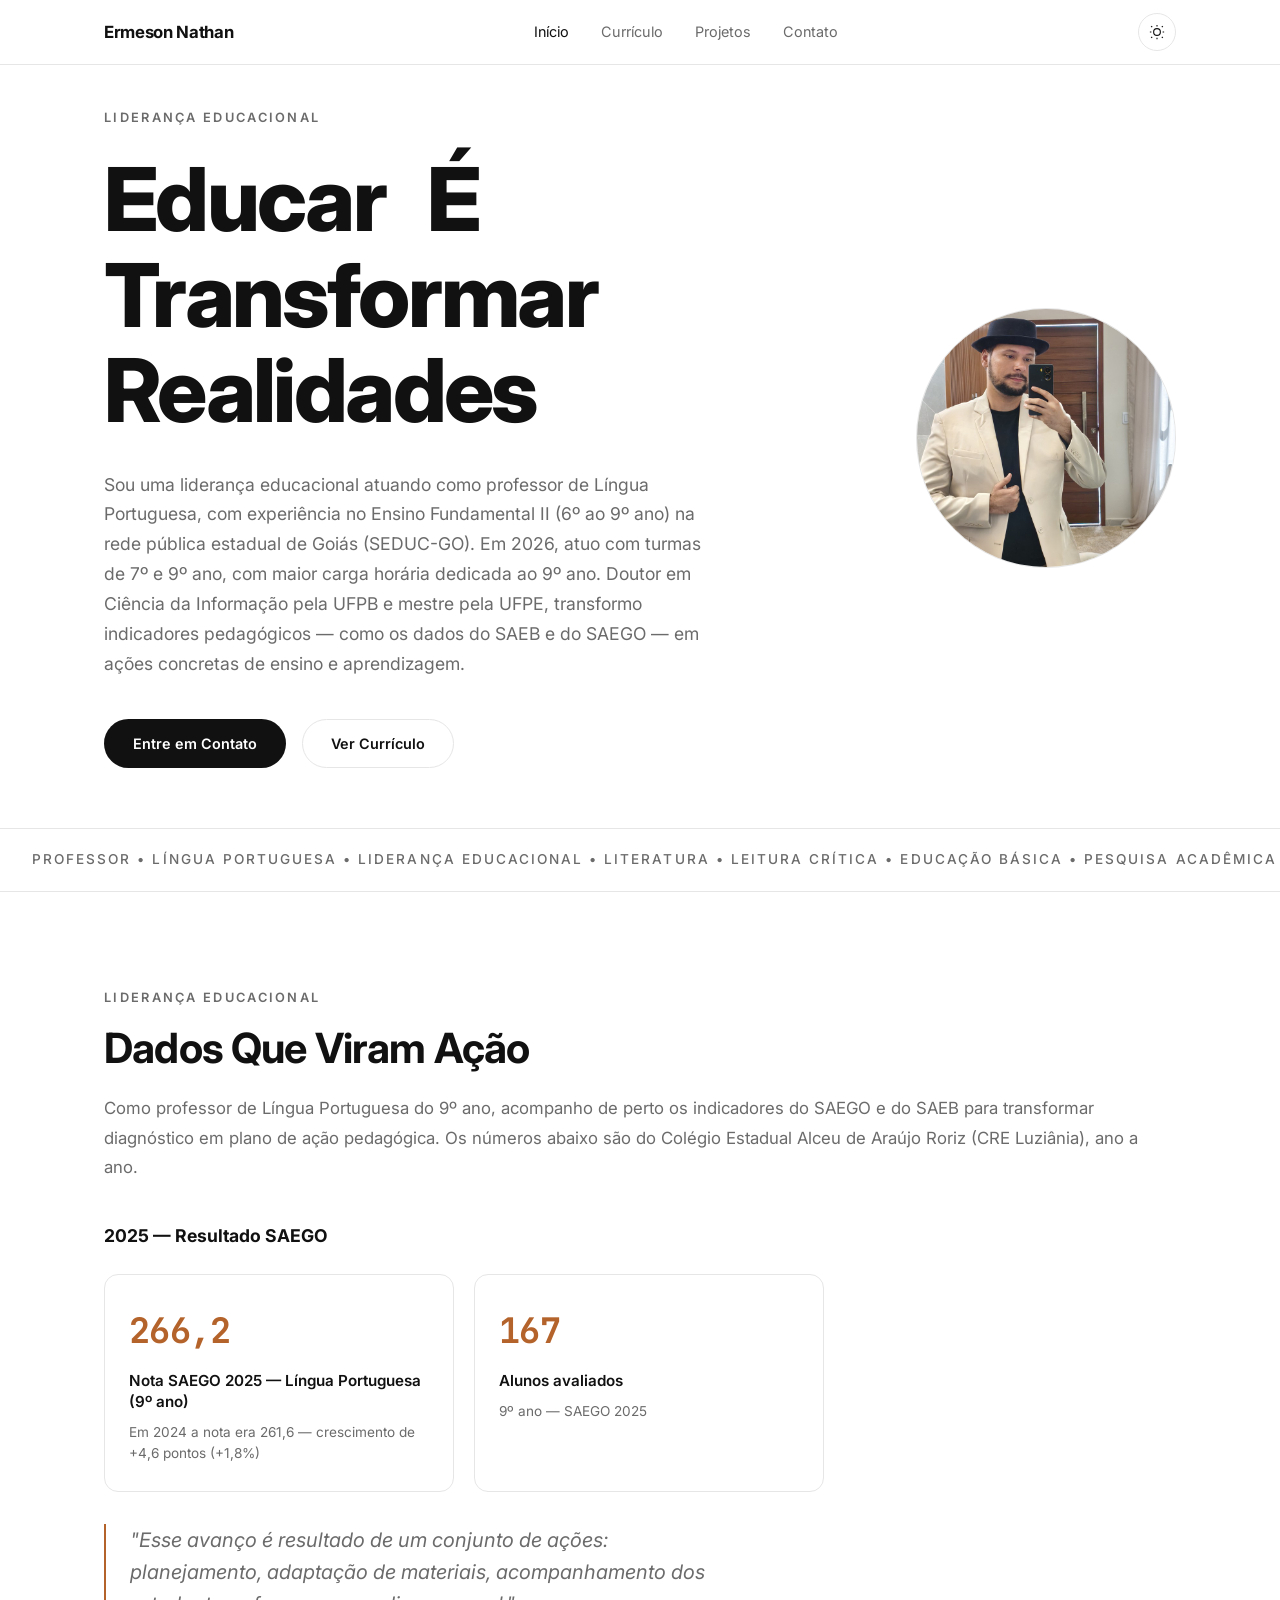
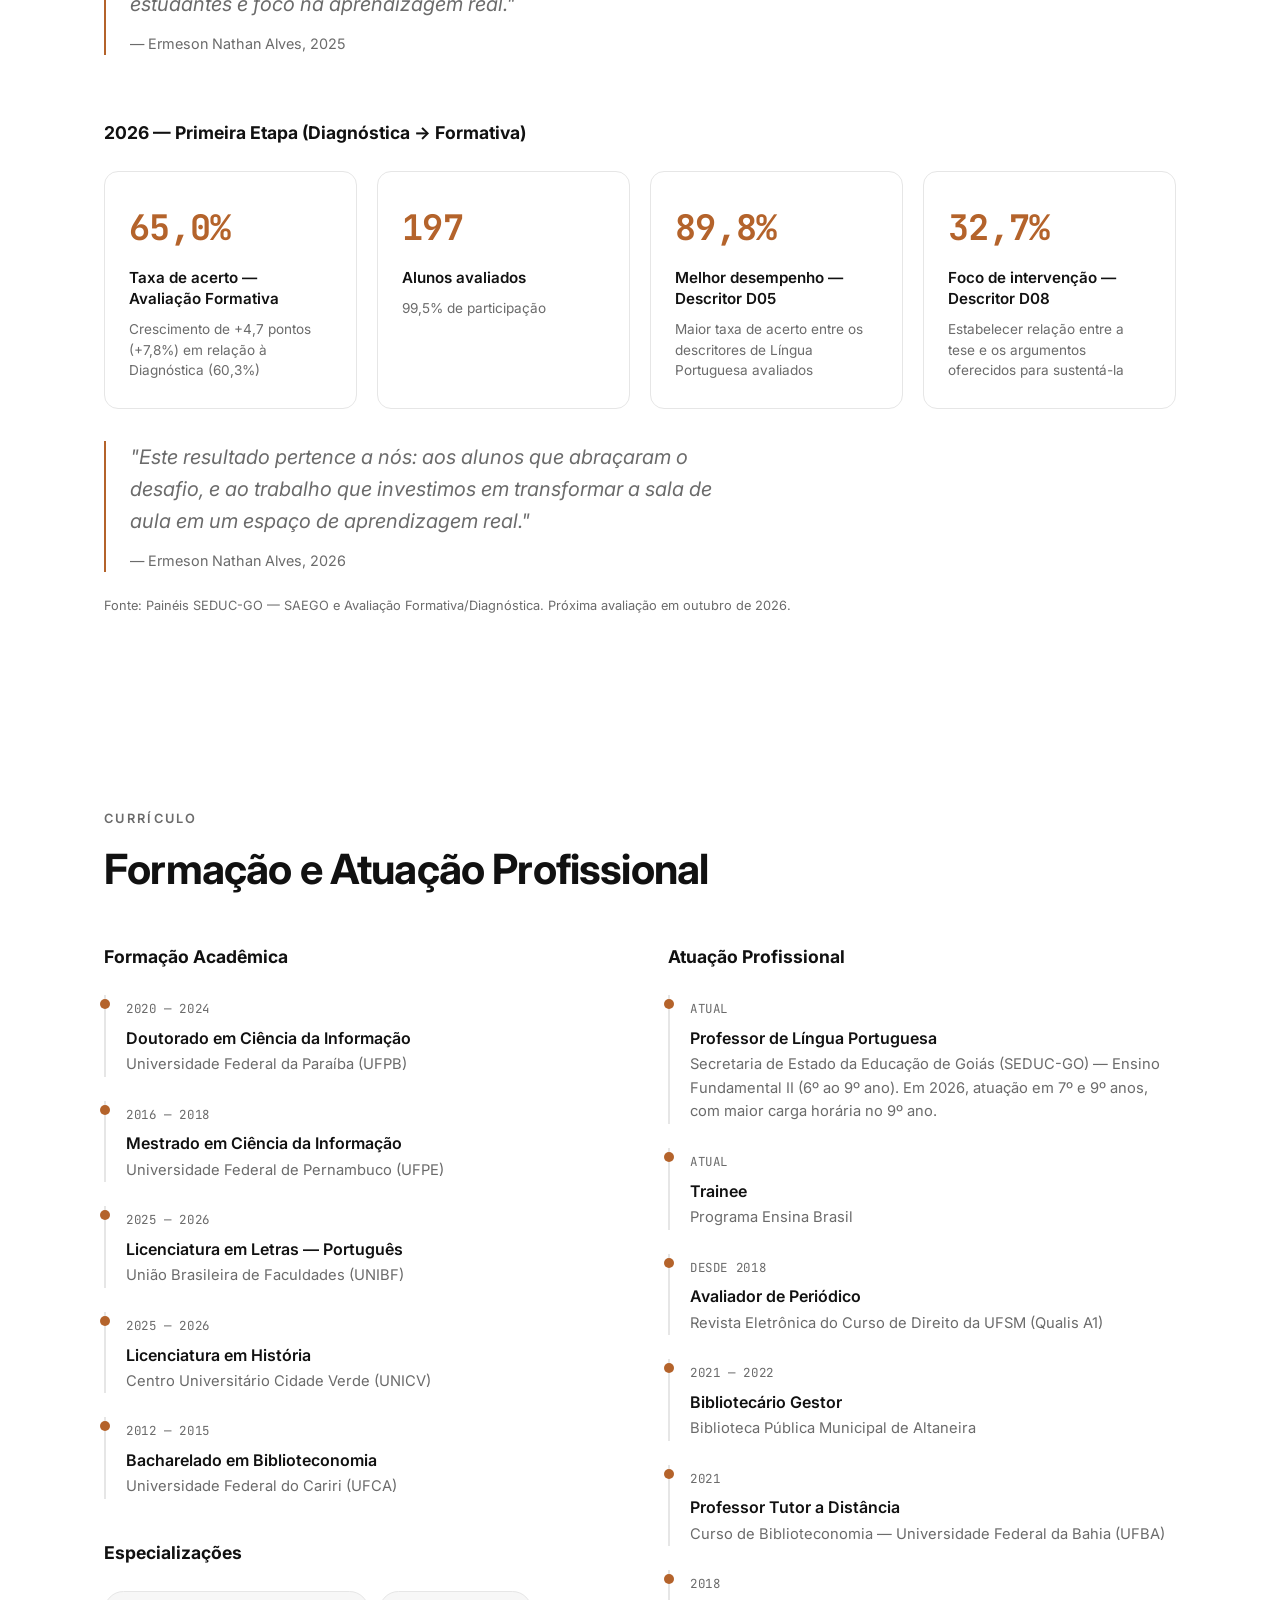
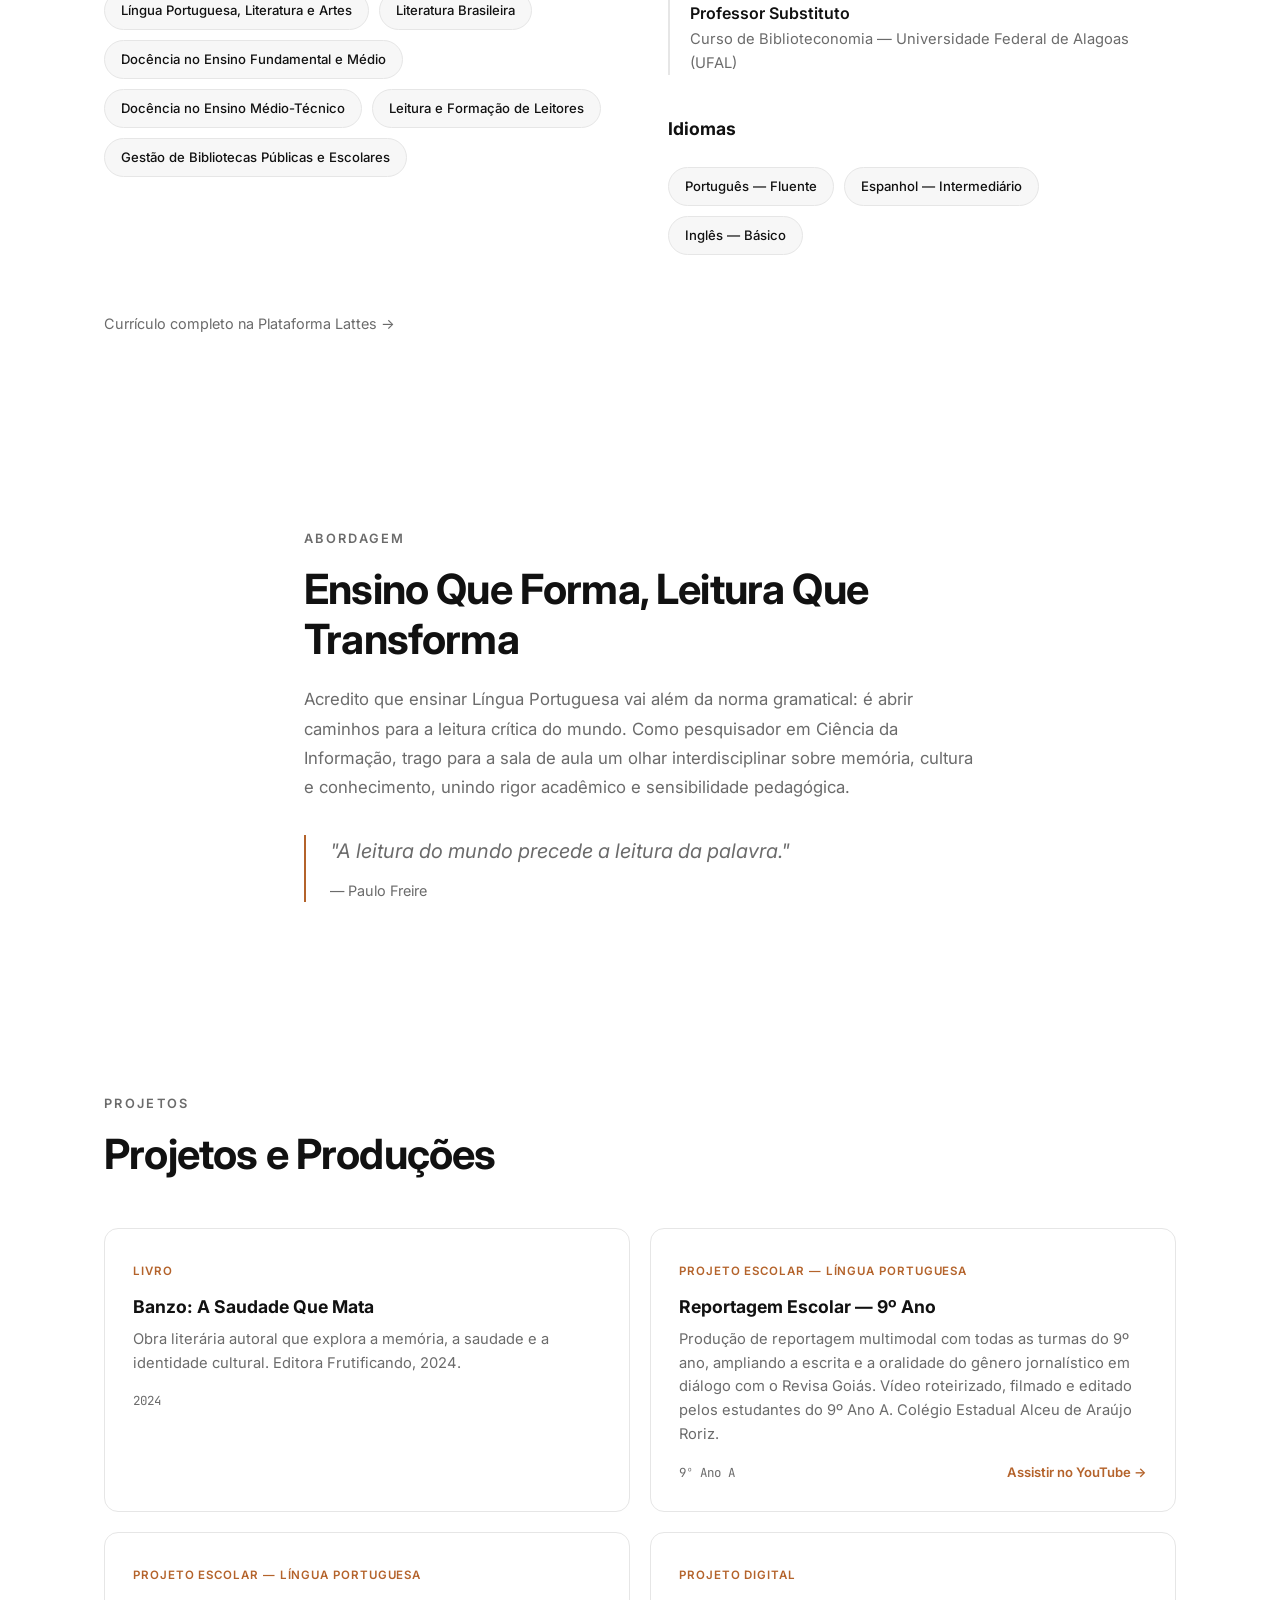
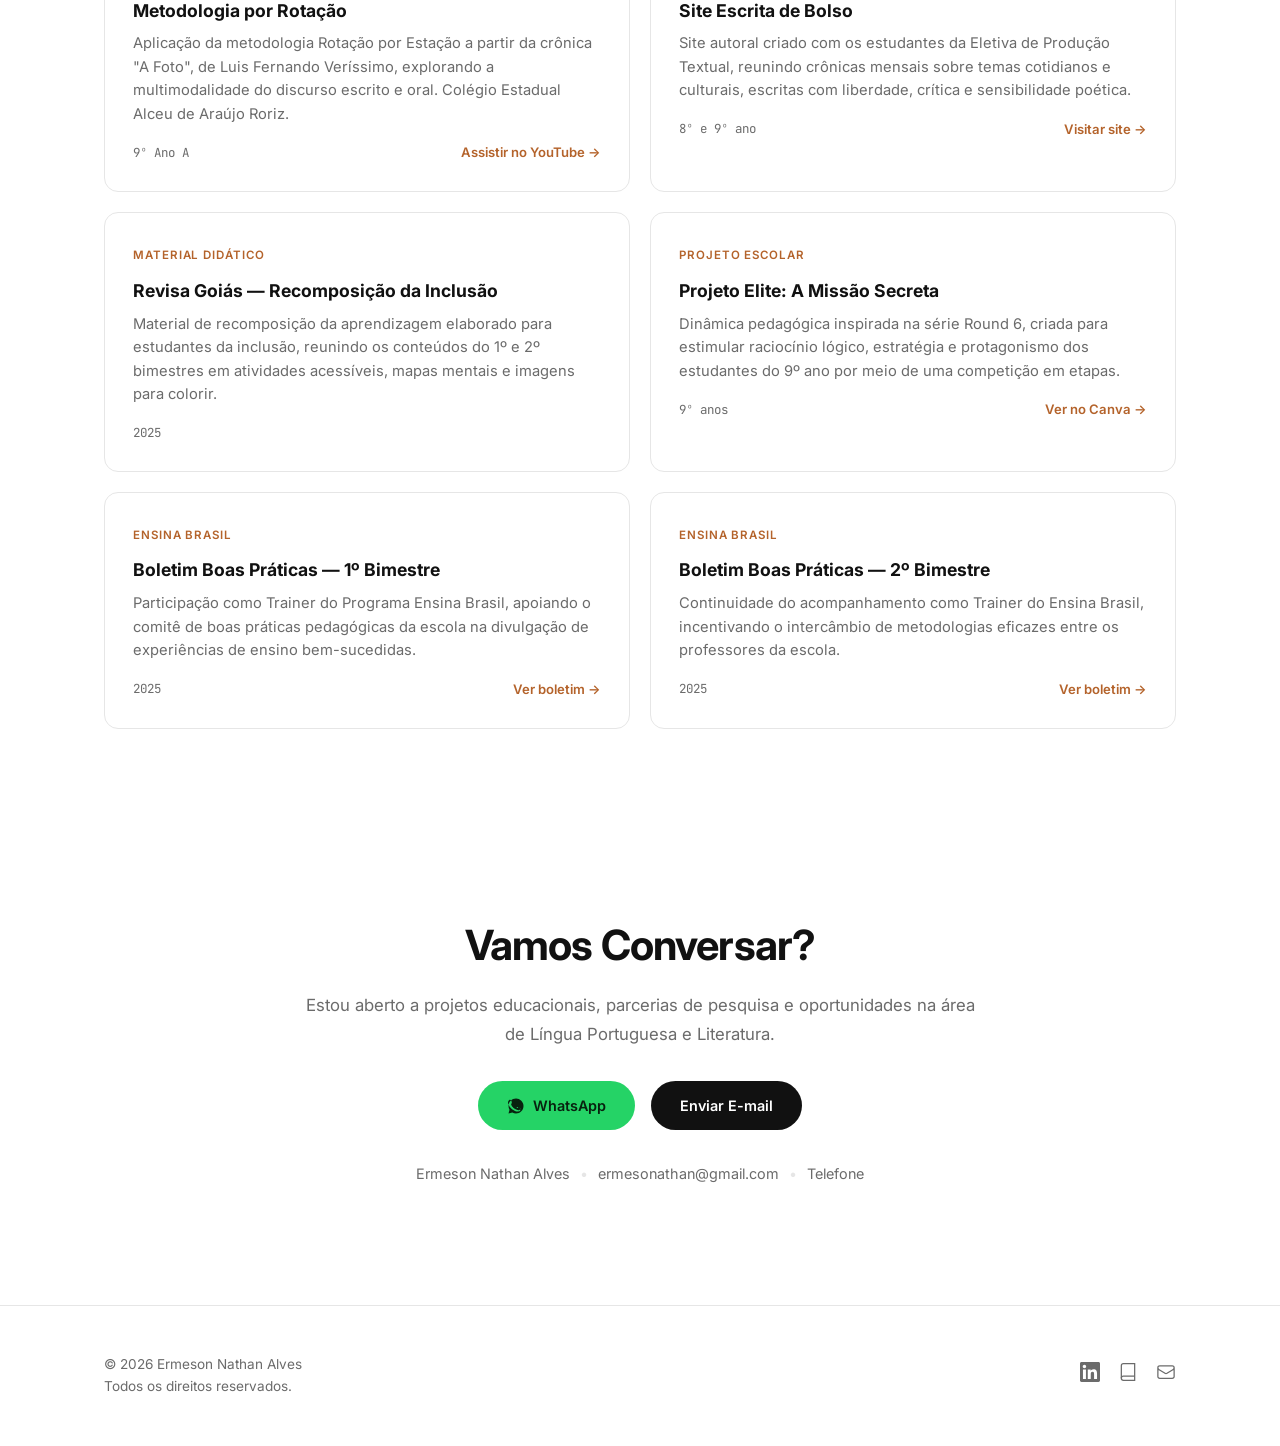
==== commit bb6d9809: "Adiciona link do Boletim Boas Práticas — 2º Bimestre Completa os dois cards de boletim com links de " ====
--- a/index.html
+++ b/index.html
@@ -418,6 +418,7 @@
             <p>Continuidade do acompanhamento como Trainer do Ensina Brasil, incentivando o intercâmbio de metodologias eficazes entre os professores da escola.</p>
             <div class="project-footer">
               <span class="project-year">2025</span>
+              <a href="https://seducgogov-my.sharepoint.com/:b:/r/personal/ermerson_alves_seduc_go_gov_br/Documents/Boas%20Pr%C3%A1ticas%20-%20Ensina%20Brasil/Boletim_2025_2%C2%BA_Bimestre.pdf?d=w08f71994614342c6b4b225043c056ec9&csf=1&web=1&e=WTzQN4" target="_blank" rel="noopener noreferrer" class="project-link">Ver boletim →</a>
             </div>
           </article>
         </div>
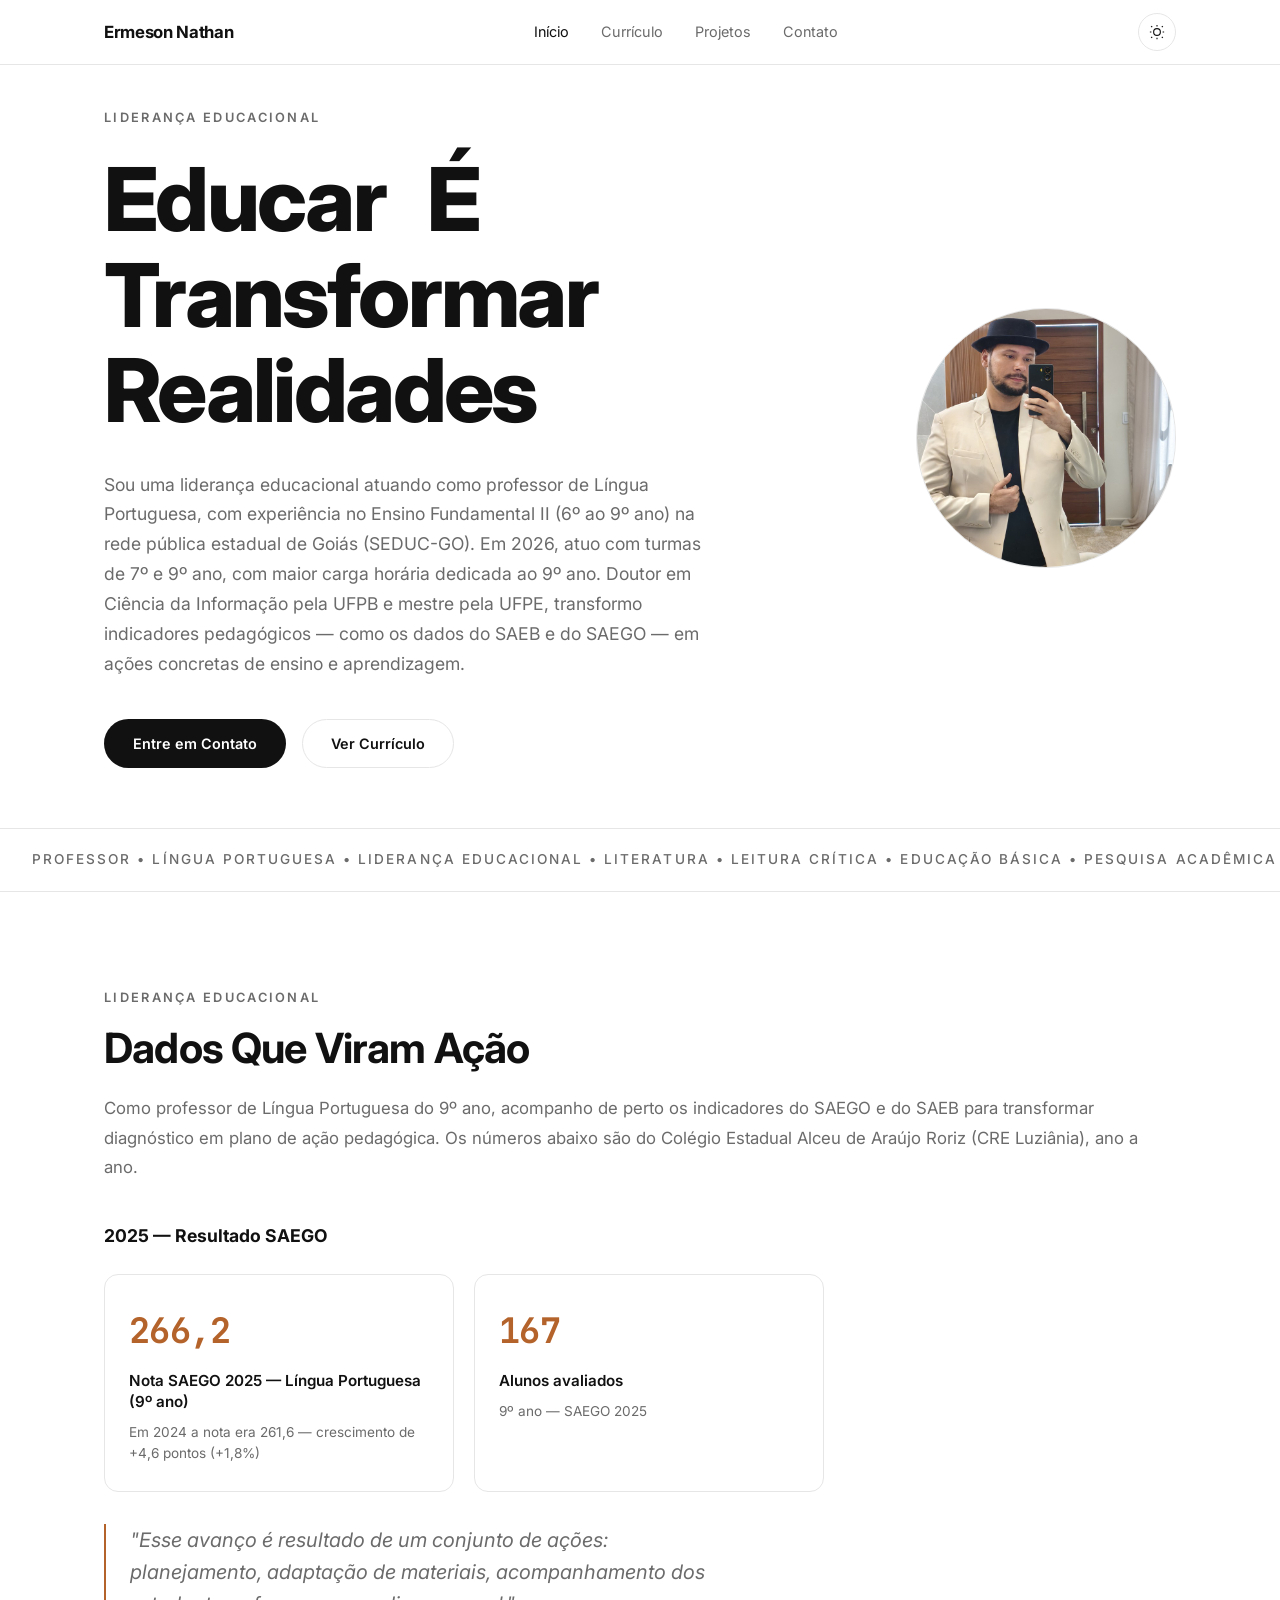
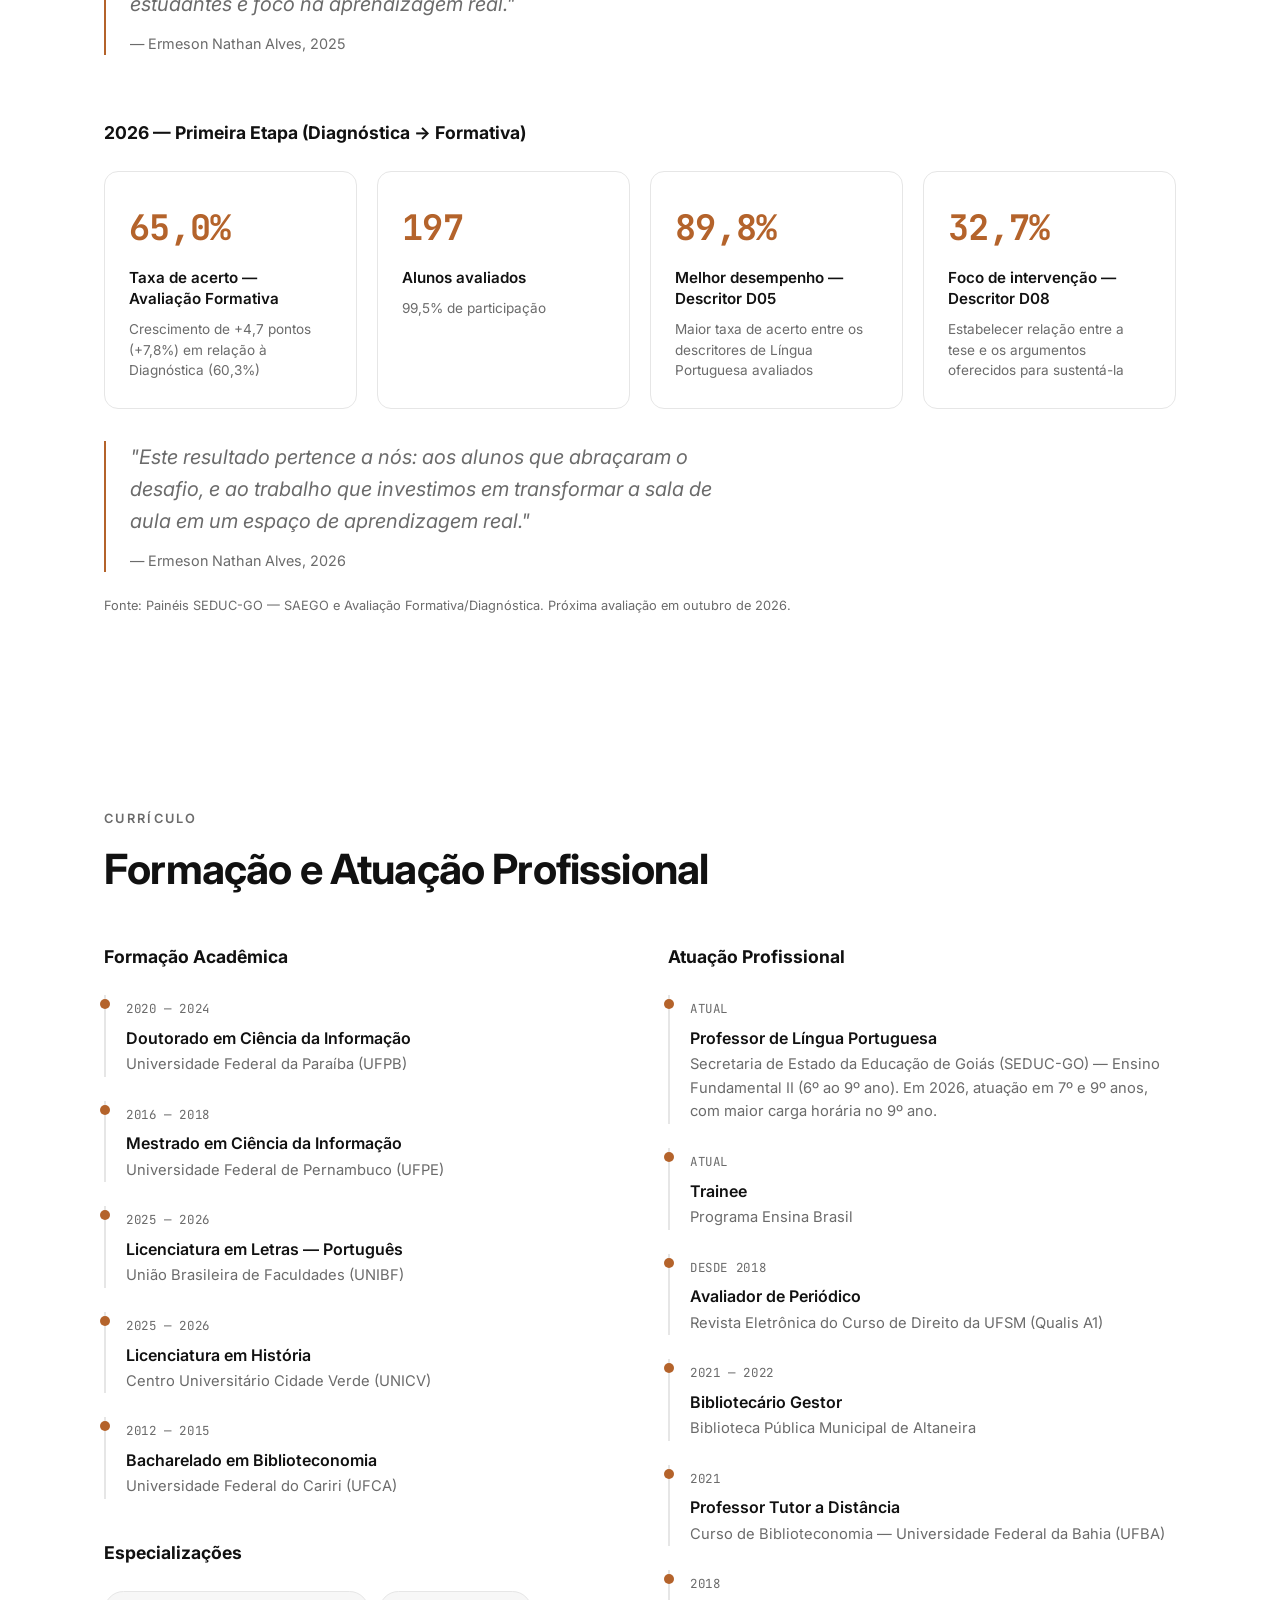
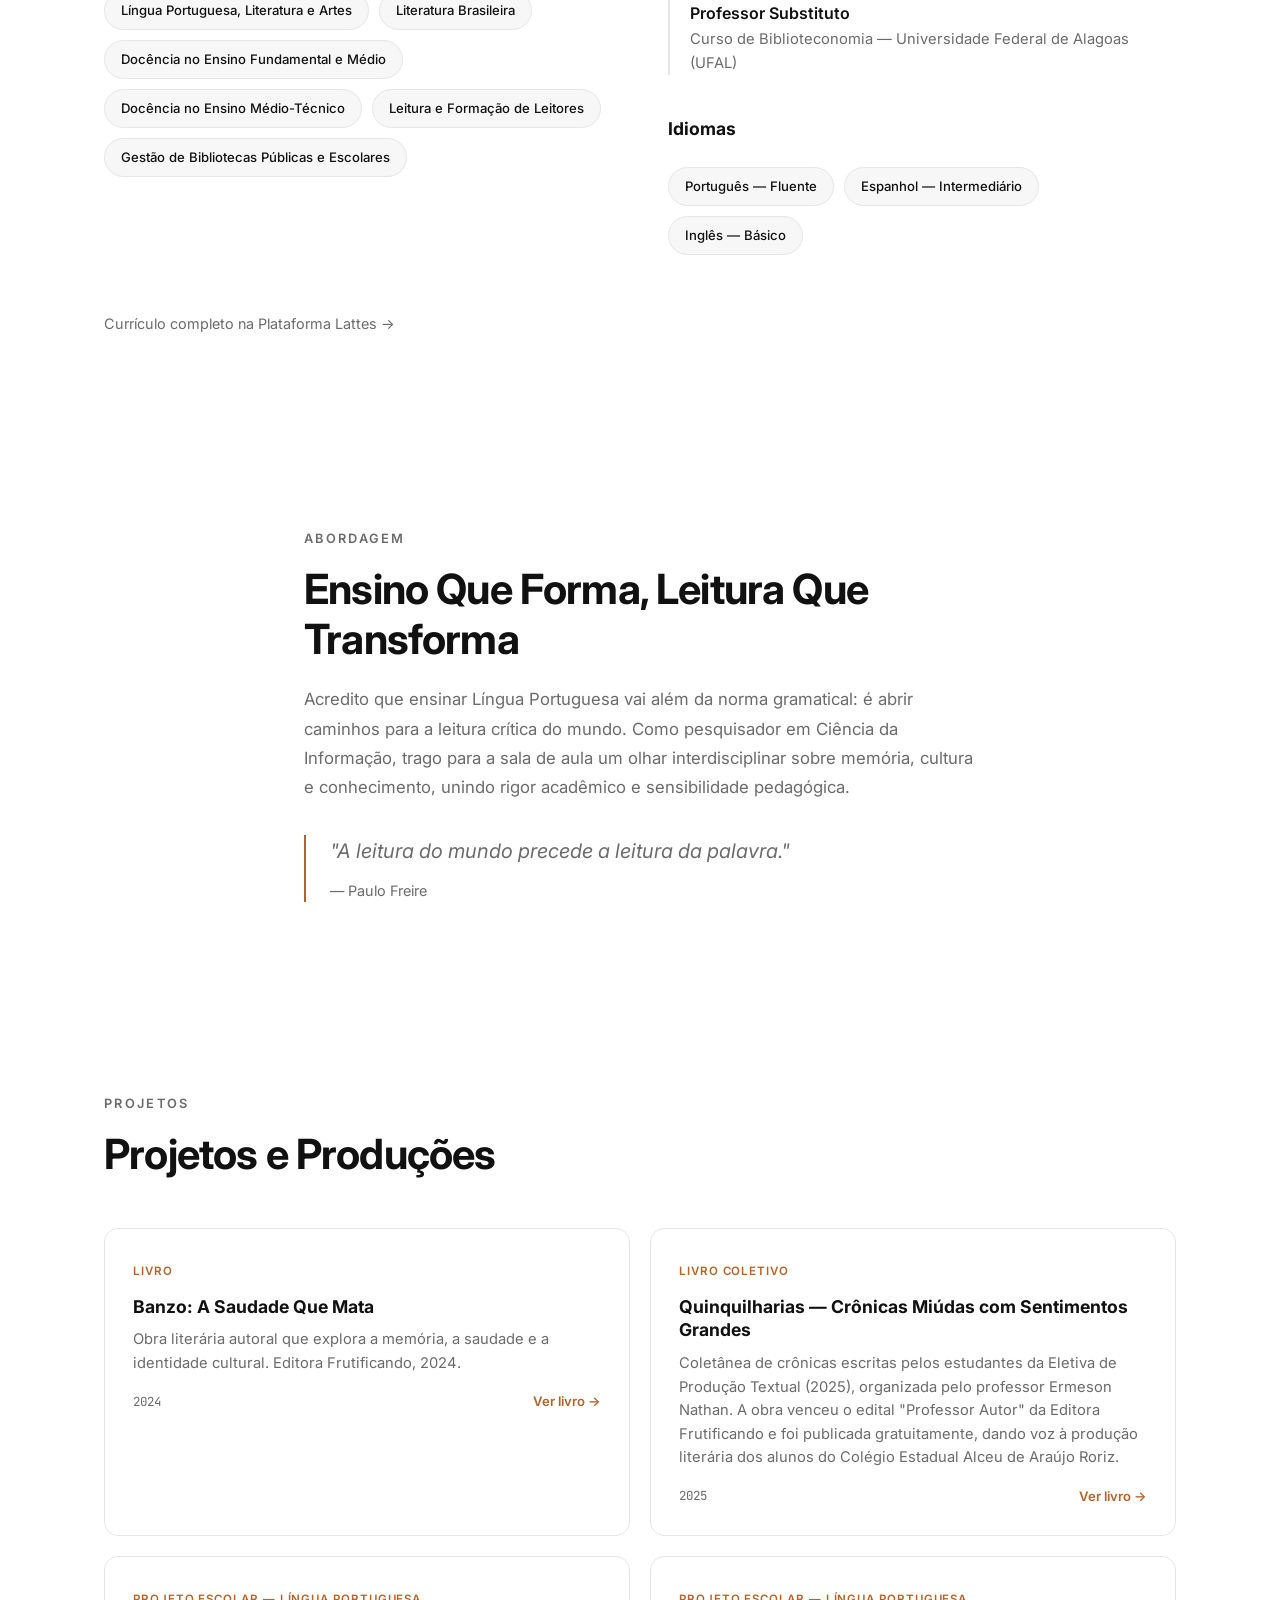
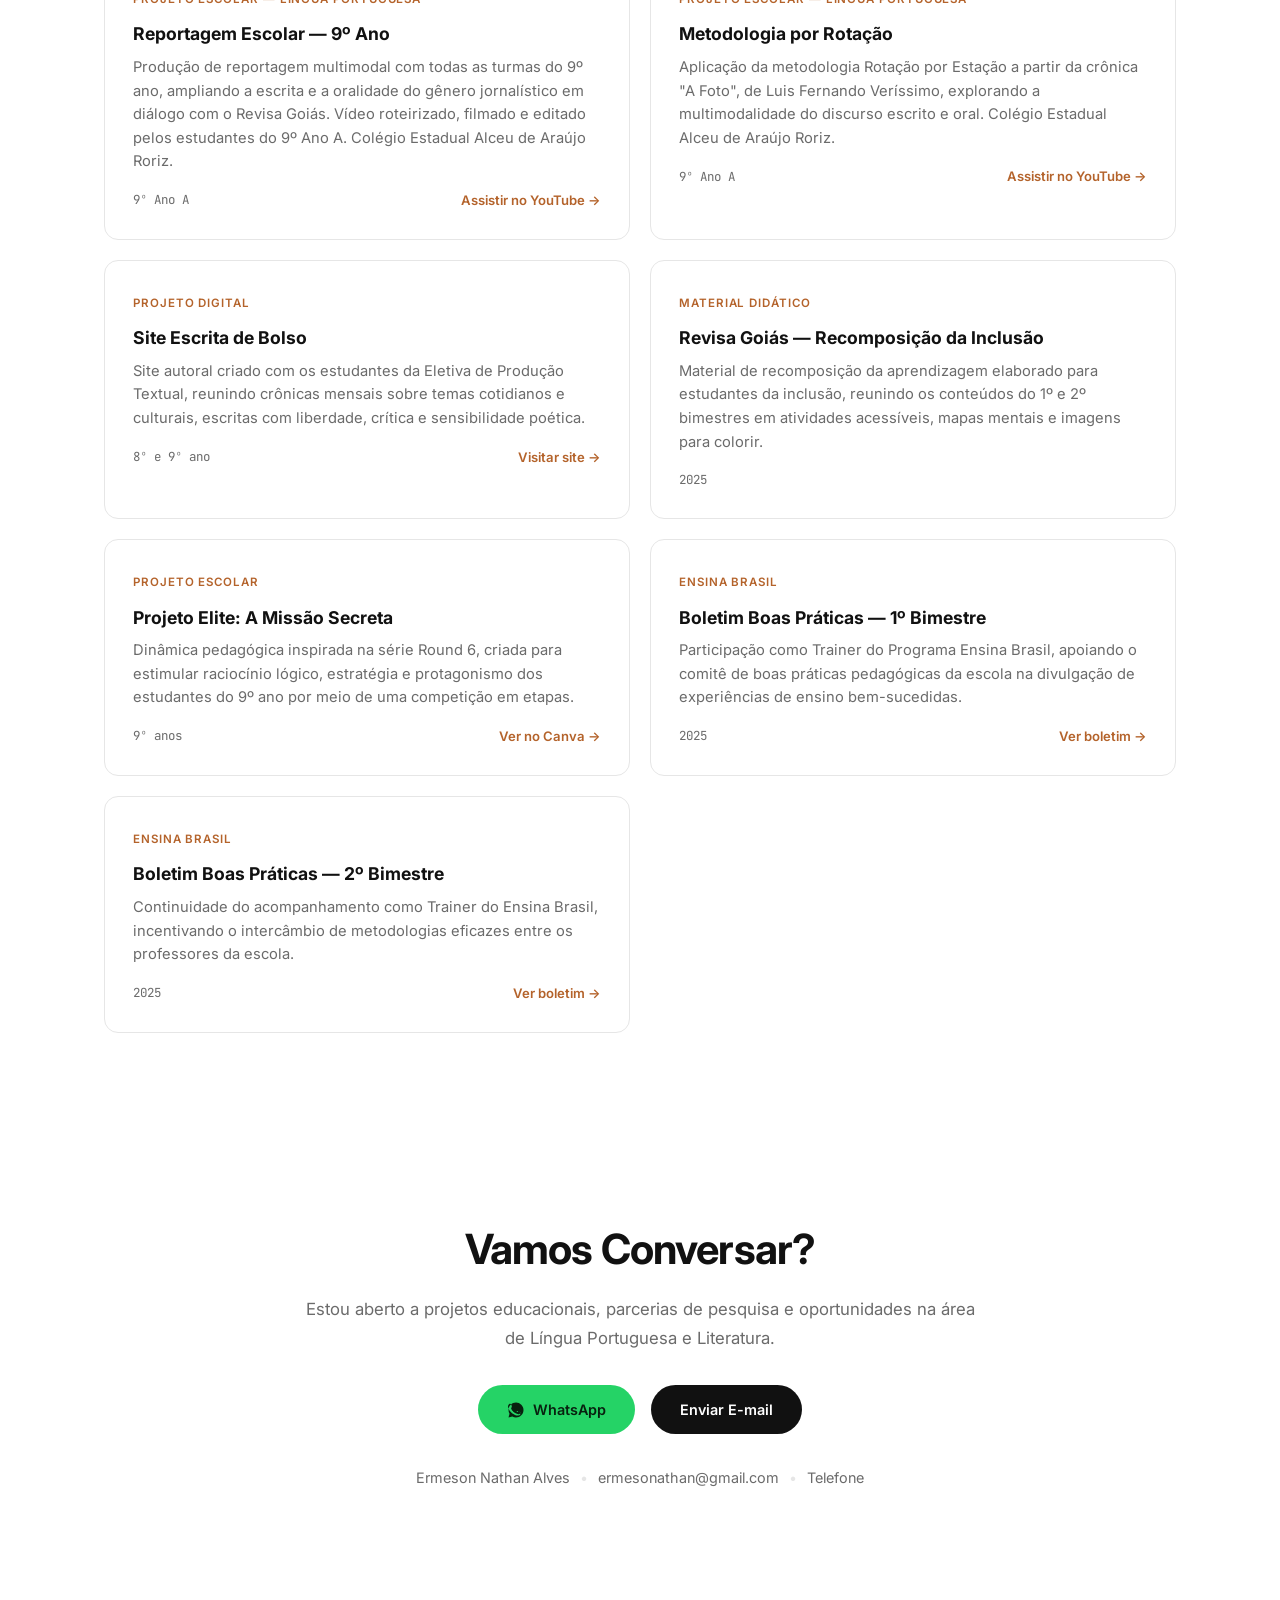
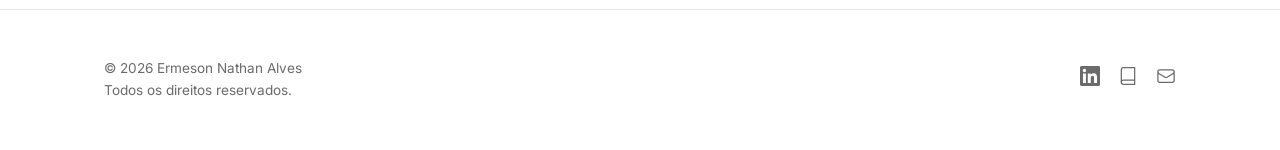
==== commit 2dc98abd: "Adiciona link do livro Banzo e novo card do livro Quinquilharias - Vincula "Banzo: A Saudade Que Mat" ====
--- a/index.html
+++ b/index.html
@@ -350,6 +350,17 @@
             <p>Obra literária autoral que explora a memória, a saudade e a identidade cultural. Editora Frutificando, 2024.</p>
             <div class="project-footer">
               <span class="project-year">2024</span>
+              <a href="https://www.editorafrutificando.com.br/banzo" target="_blank" rel="noopener noreferrer" class="project-link">Ver livro →</a>
+            </div>
+          </article>
+
+          <article class="project-card reveal">
+            <div class="project-tag">Livro Coletivo</div>
+            <h3>Quinquilharias — Crônicas Miúdas com Sentimentos Grandes</h3>
+            <p>Coletânea de crônicas escritas pelos estudantes da Eletiva de Produção Textual (2025), organizada pelo professor Ermeson Nathan. A obra venceu o edital "Professor Autor" da Editora Frutificando e foi publicada gratuitamente, dando voz à produção literária dos alunos do Colégio Estadual Alceu de Araújo Roriz.</p>
+            <div class="project-footer">
+              <span class="project-year">2025</span>
+              <a href="https://www.editorafrutificando.com.br/quinquilharias" target="_blank" rel="noopener noreferrer" class="project-link">Ver livro →</a>
             </div>
           </article>
 
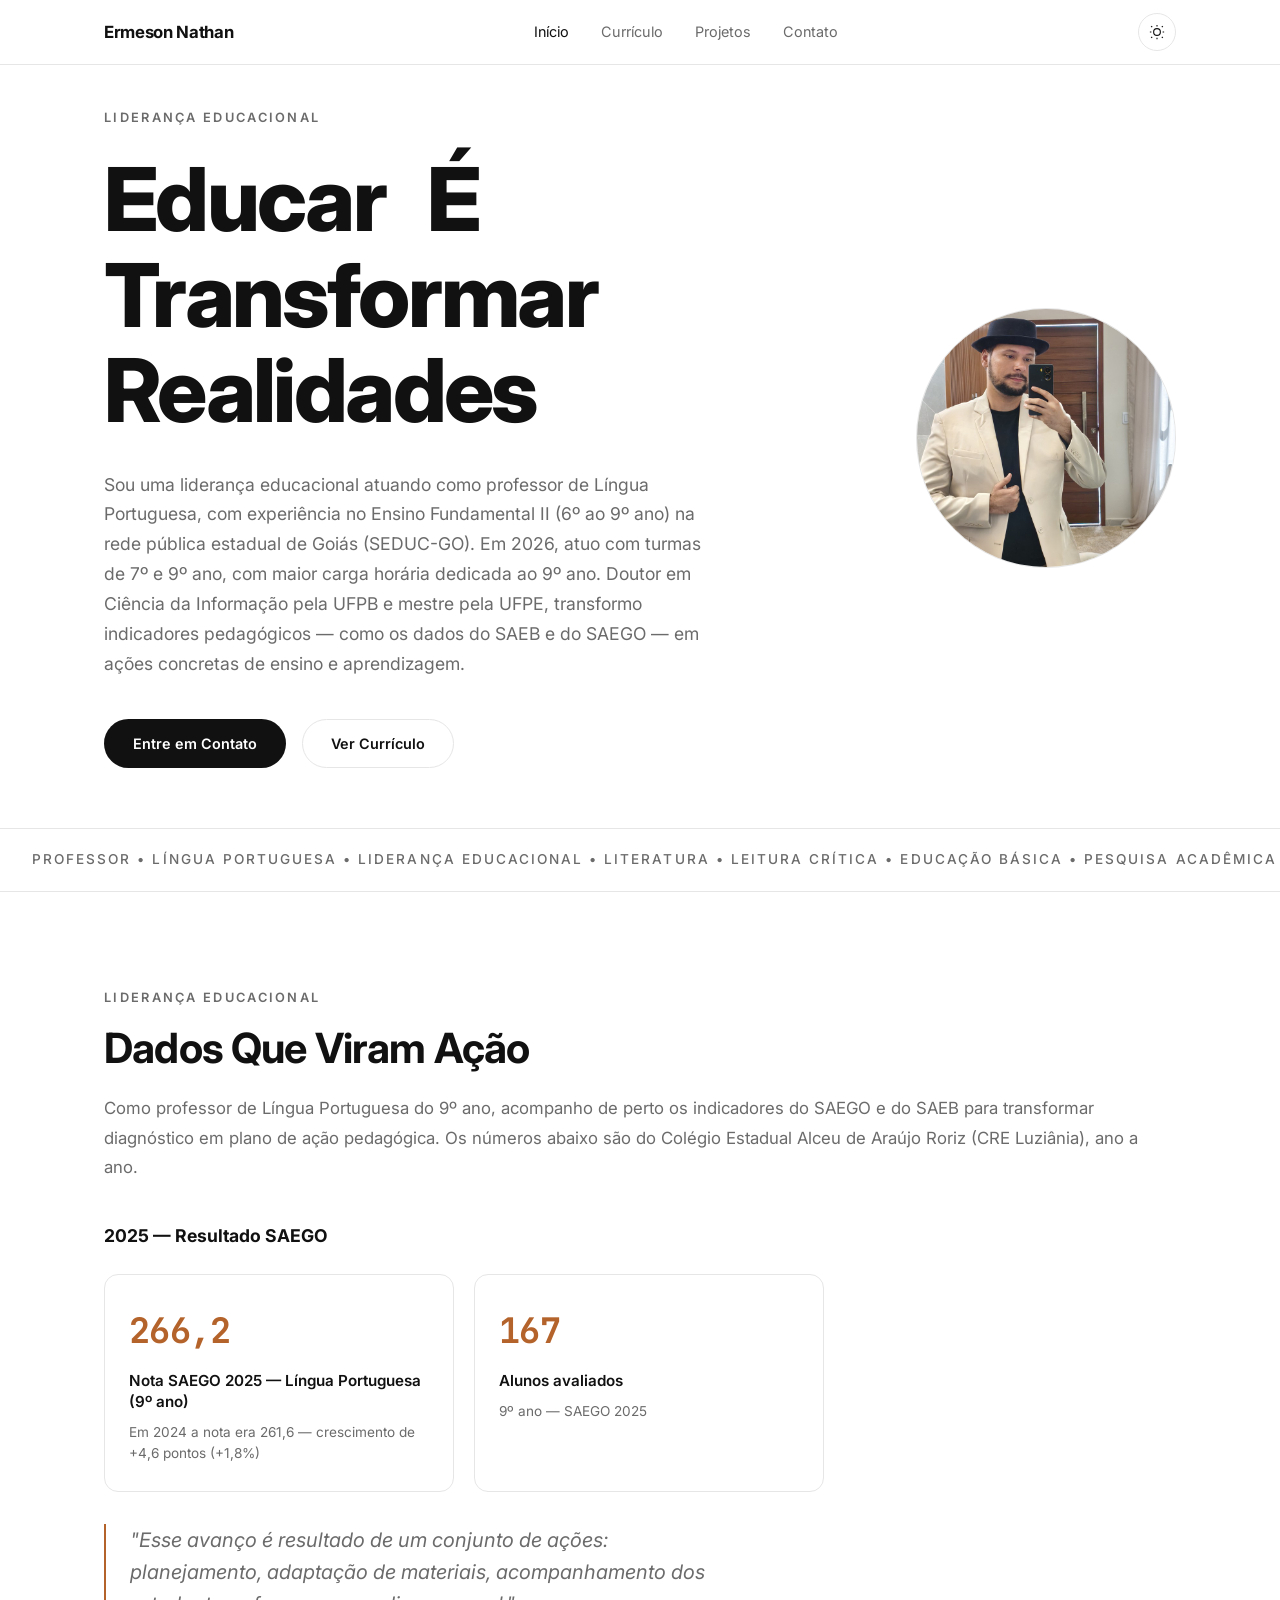
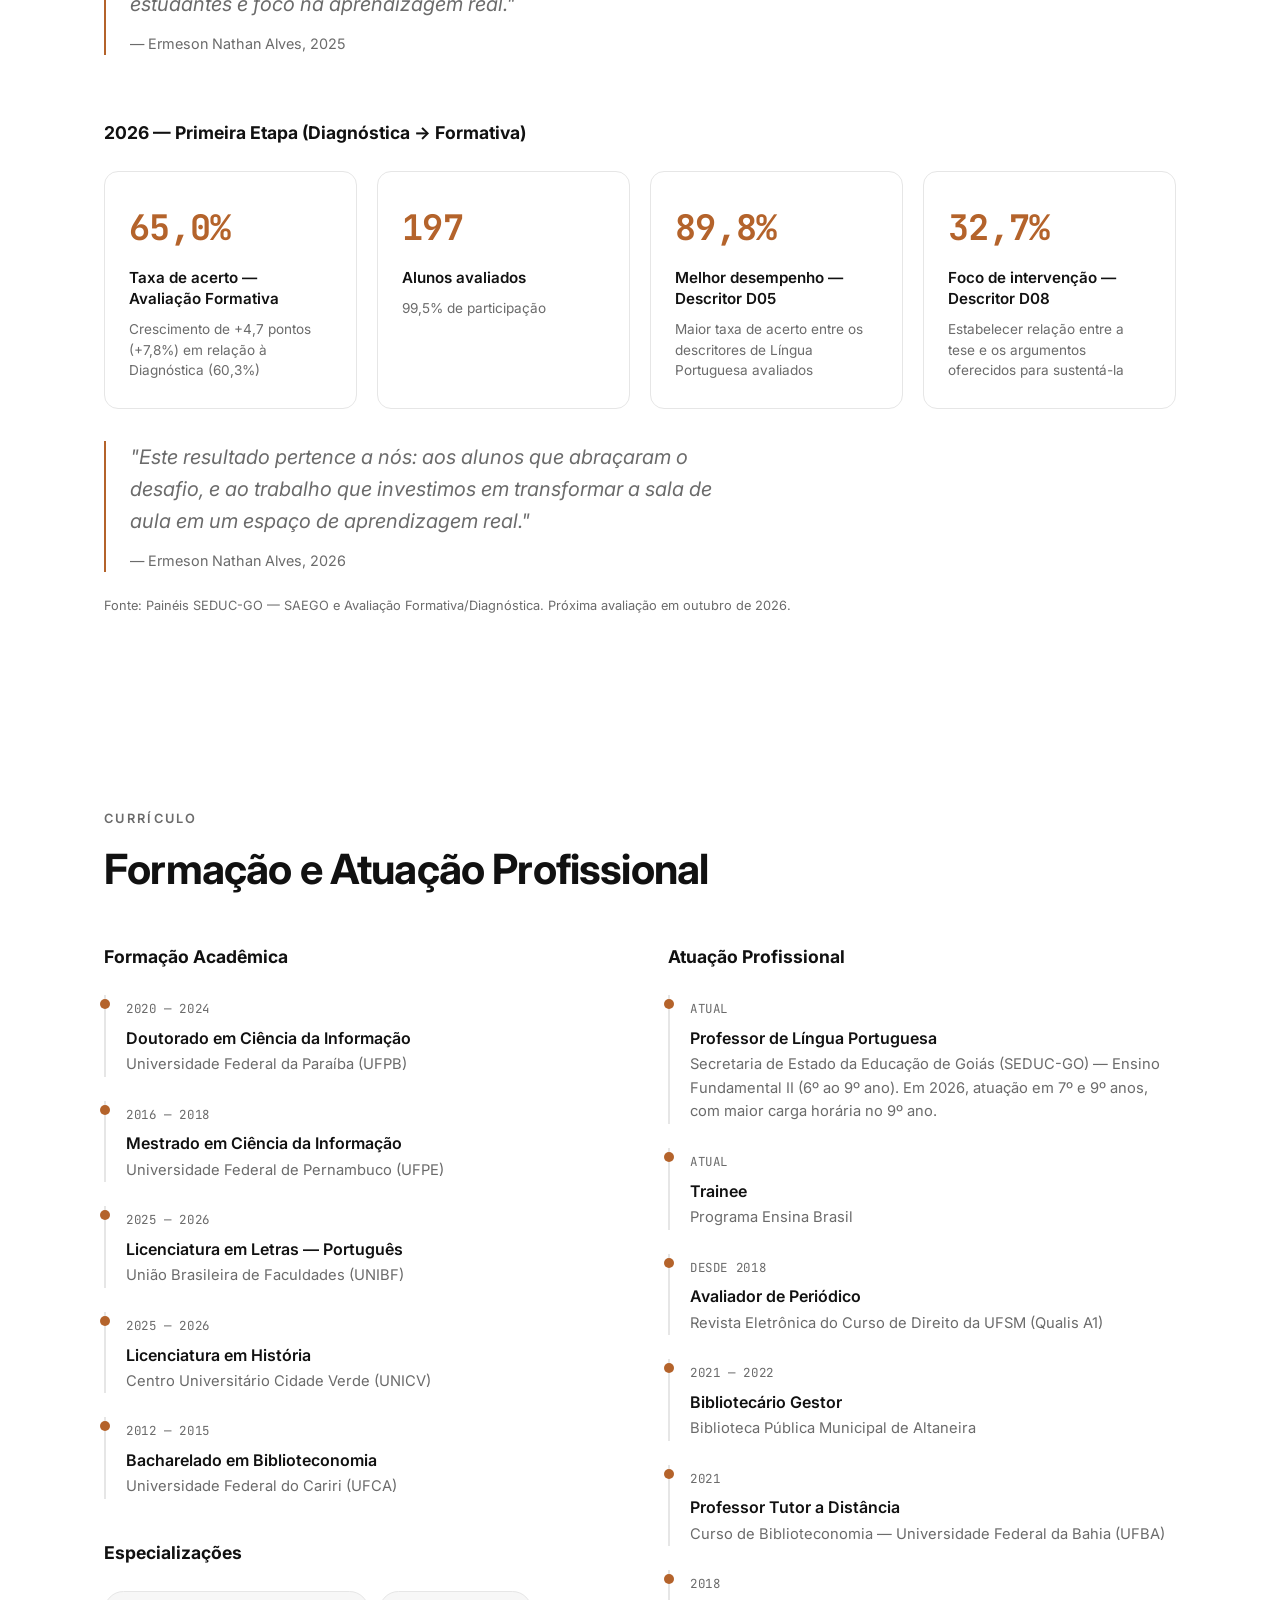
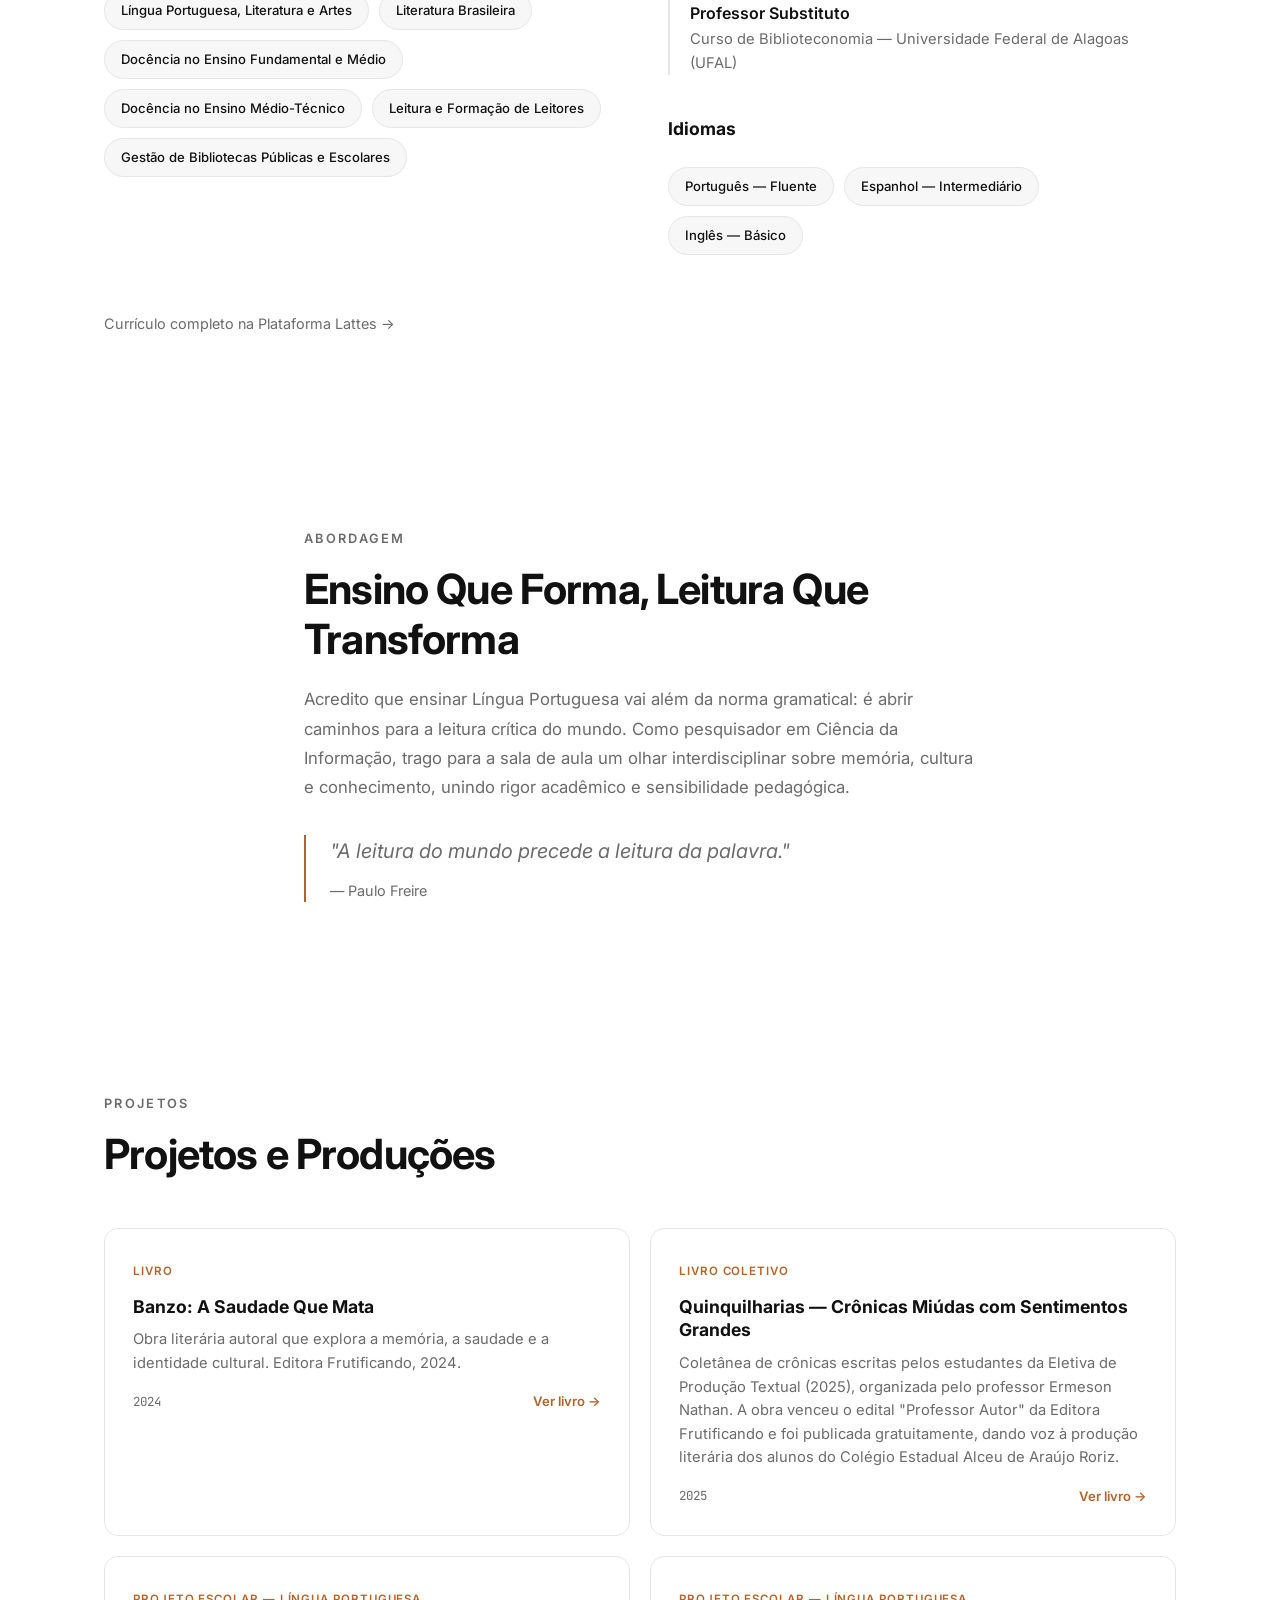
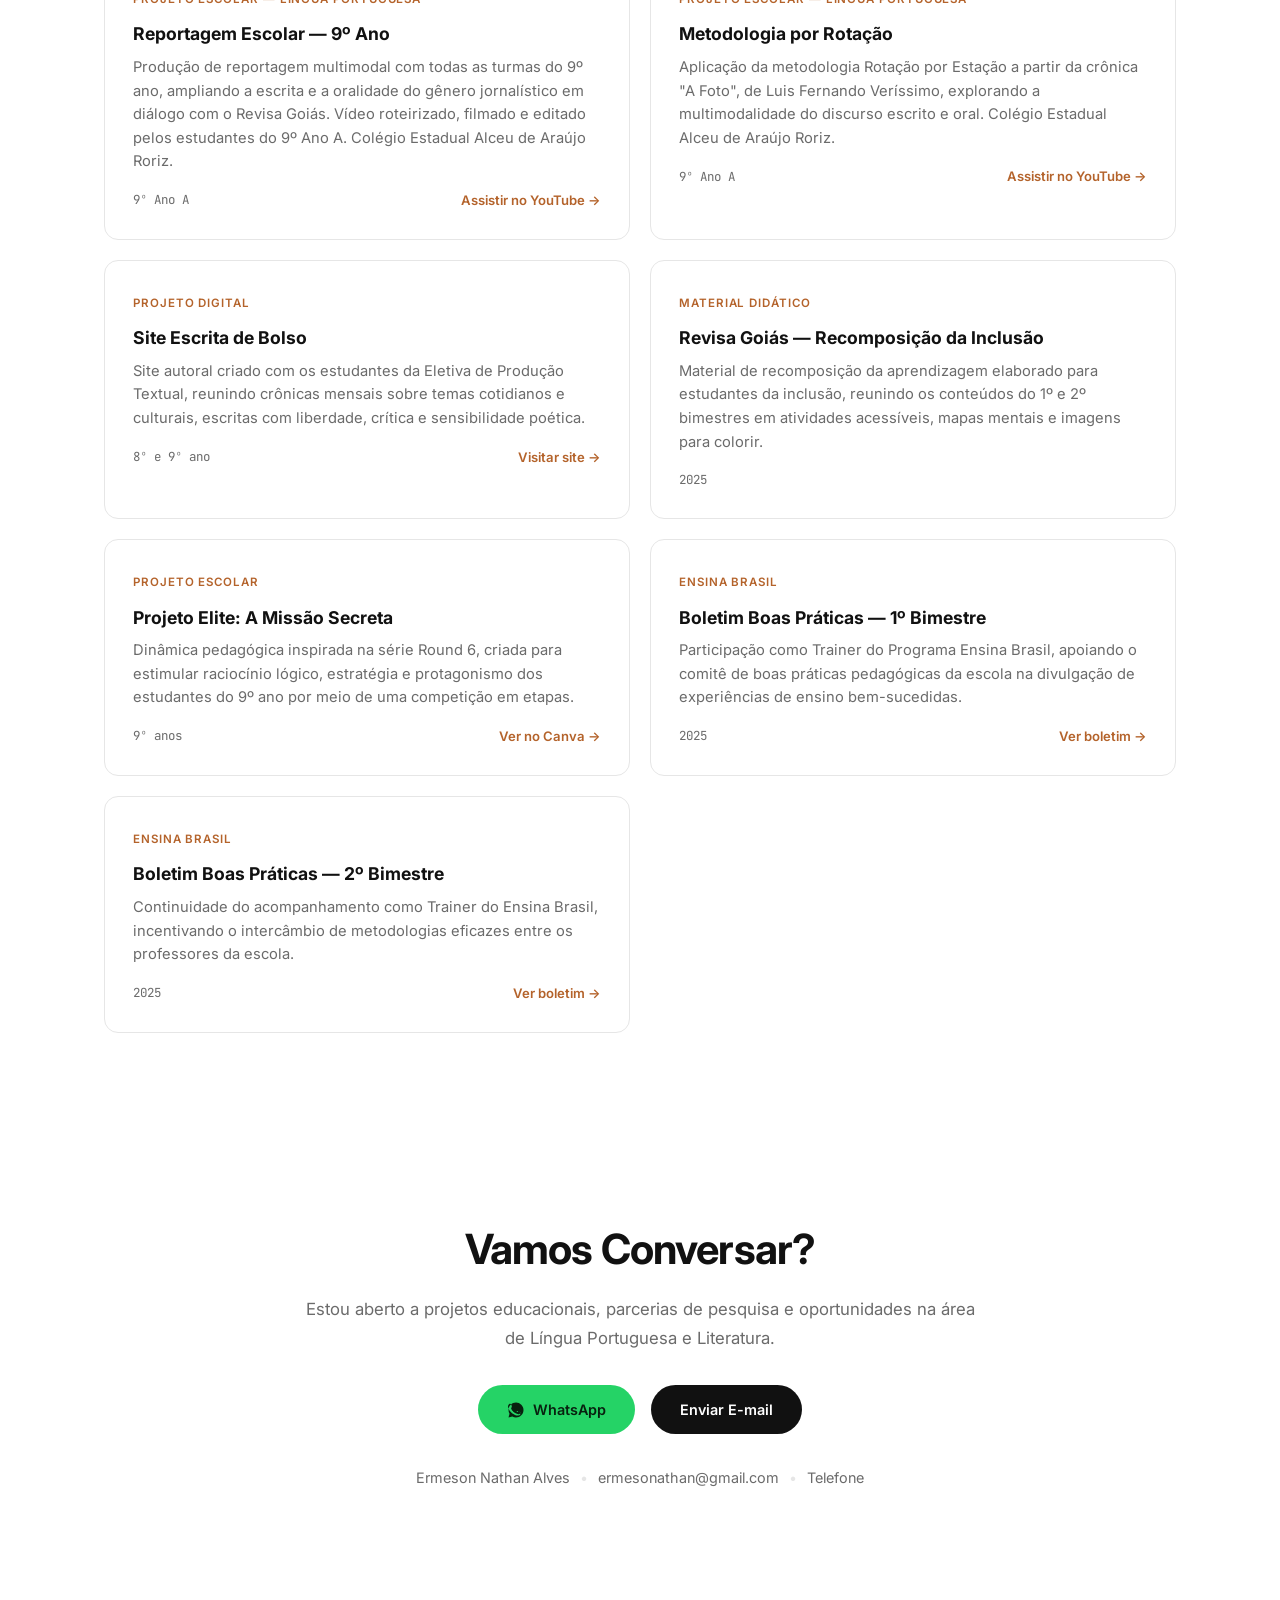
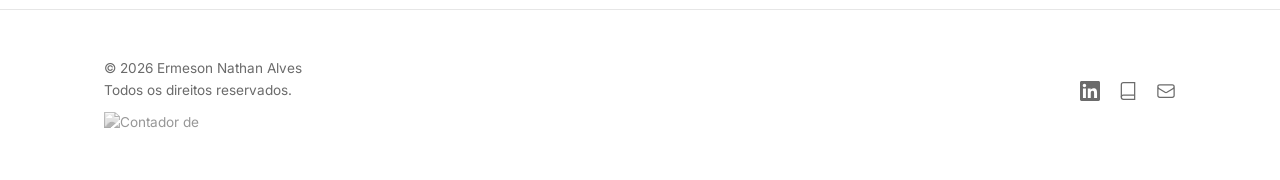
==== commit e8420b68: "Adiciona contador de visitas no rodapé e atualiza URLs para domínio próprio - Adiciona um contador d" ====
--- a/index.html
+++ b/index.html
@@ -6,14 +6,14 @@
   <title>Ermeson Nathan Alves — Professor de Língua Portuguesa</title>
   <meta name="description" content="Ermeson Nathan Pereira Alves — Doutor em Ciência da Informação, professor de Língua Portuguesa na rede pública estadual de Goiás (SEDUC-GO) e trainee do Ensina Brasil." />
   <meta name="robots" content="index, follow" />
-  <link rel="canonical" href="https://ermesonathan29.github.io/ermesonathan/" />
+  <link rel="canonical" href="https://ermesonathan.com/" />
 
   <meta property="og:title" content="Ermeson Nathan Alves — Professor de Língua Portuguesa" />
   <meta property="og:description" content="Doutor em Ciência da Informação, professor de Língua Portuguesa na rede pública estadual de Goiás e trainee do Ensina Brasil." />
   <meta property="og:type" content="website" />
   <meta property="og:locale" content="pt_BR" />
-  <meta property="og:url" content="https://ermesonathan29.github.io/ermesonathan/" />
-  <meta property="og:image" content="https://ermesonathan29.github.io/ermesonathan/assets/og-image.jpg" />
+  <meta property="og:url" content="https://ermesonathan.com/" />
+  <meta property="og:image" content="https://ermesonathan.com/assets/og-image.jpg" />
   <meta property="og:image:width" content="1200" />
   <meta property="og:image:height" content="630" />
   <meta property="og:image:alt" content="Ermeson Nathan Alves — Professor de Língua Portuguesa" />
@@ -21,7 +21,7 @@
   <meta name="twitter:card" content="summary_large_image" />
   <meta name="twitter:title" content="Ermeson Nathan Alves — Professor de Língua Portuguesa" />
   <meta name="twitter:description" content="Doutor em Ciência da Informação, professor de Língua Portuguesa na rede pública estadual de Goiás e trainee do Ensina Brasil." />
-  <meta name="twitter:image" content="https://ermesonathan29.github.io/ermesonathan/assets/og-image.jpg" />
+  <meta name="twitter:image" content="https://ermesonathan.com/assets/og-image.jpg" />
 
   <link rel="icon" href="data:image/svg+xml,%3Csvg xmlns='http://www.w3.org/2000/svg' viewBox='0 0 100 100'%3E%3Crect width='100' height='100' rx='20' fill='%23111111'/%3E%3Ctext x='50' y='68' font-size='52' font-family='Georgia, serif' fill='%23ffffff' text-anchor='middle'%3EE%3C/text%3E%3C/svg%3E" />
 
@@ -471,6 +471,9 @@
       <div class="footer-info">
         <p>© <span id="year"></span> Ermeson Nathan Alves</p>
         <p>Todos os direitos reservados.</p>
+        <p class="visitor-counter">
+          <img src="https://visitor-badge.laobi.icu/badge?page_id=ermesonathan29.ermesonathan" alt="Contador de visitas do site" width="110" height="20" loading="lazy" />
+        </p>
       </div>
 
       <div class="footer-social">
--- a/style.css
+++ b/style.css
@@ -755,6 +755,17 @@
   color: var(--muted);
 }
 
+.visitor-counter {
+  margin-top: 10px;
+}
+
+.visitor-counter img {
+  height: 20px;
+  width: auto;
+  filter: grayscale(1) opacity(0.7);
+  vertical-align: middle;
+}
+
 .footer-social {
   display: flex;
   gap: 18px;
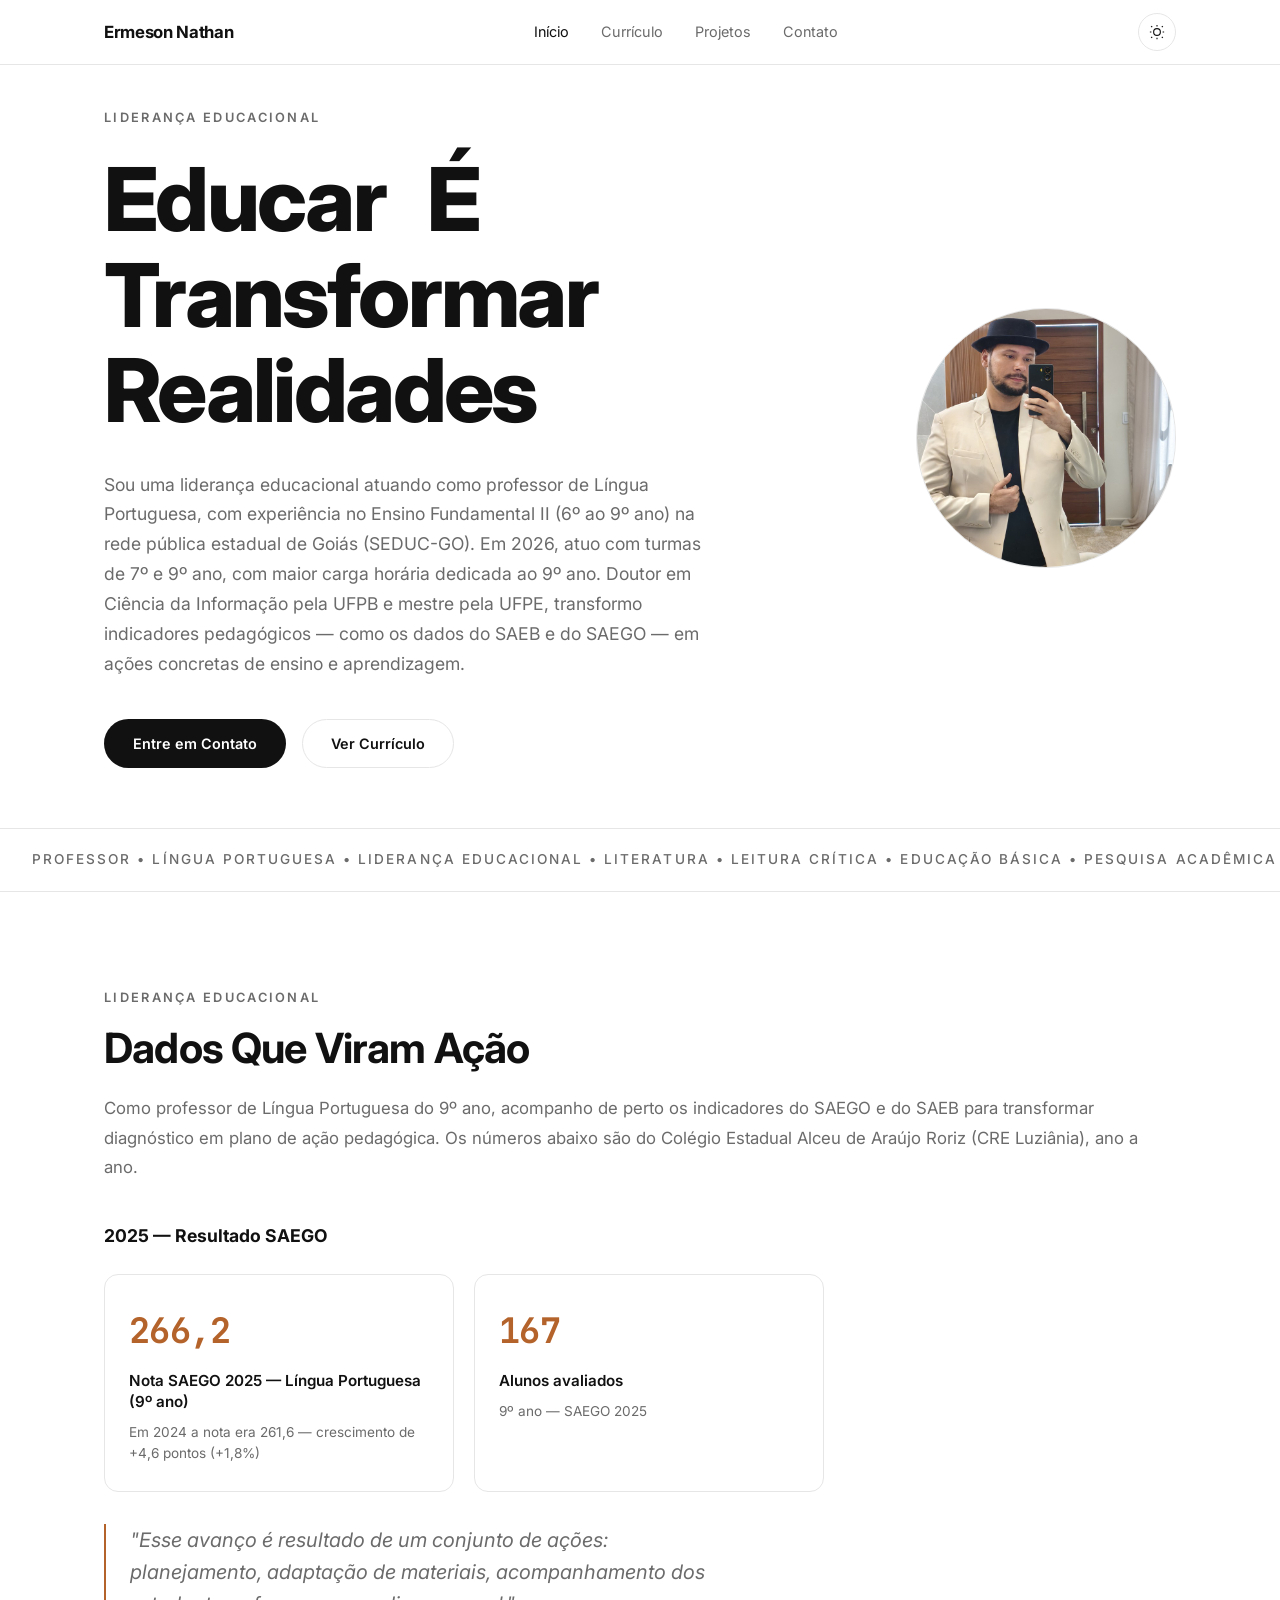
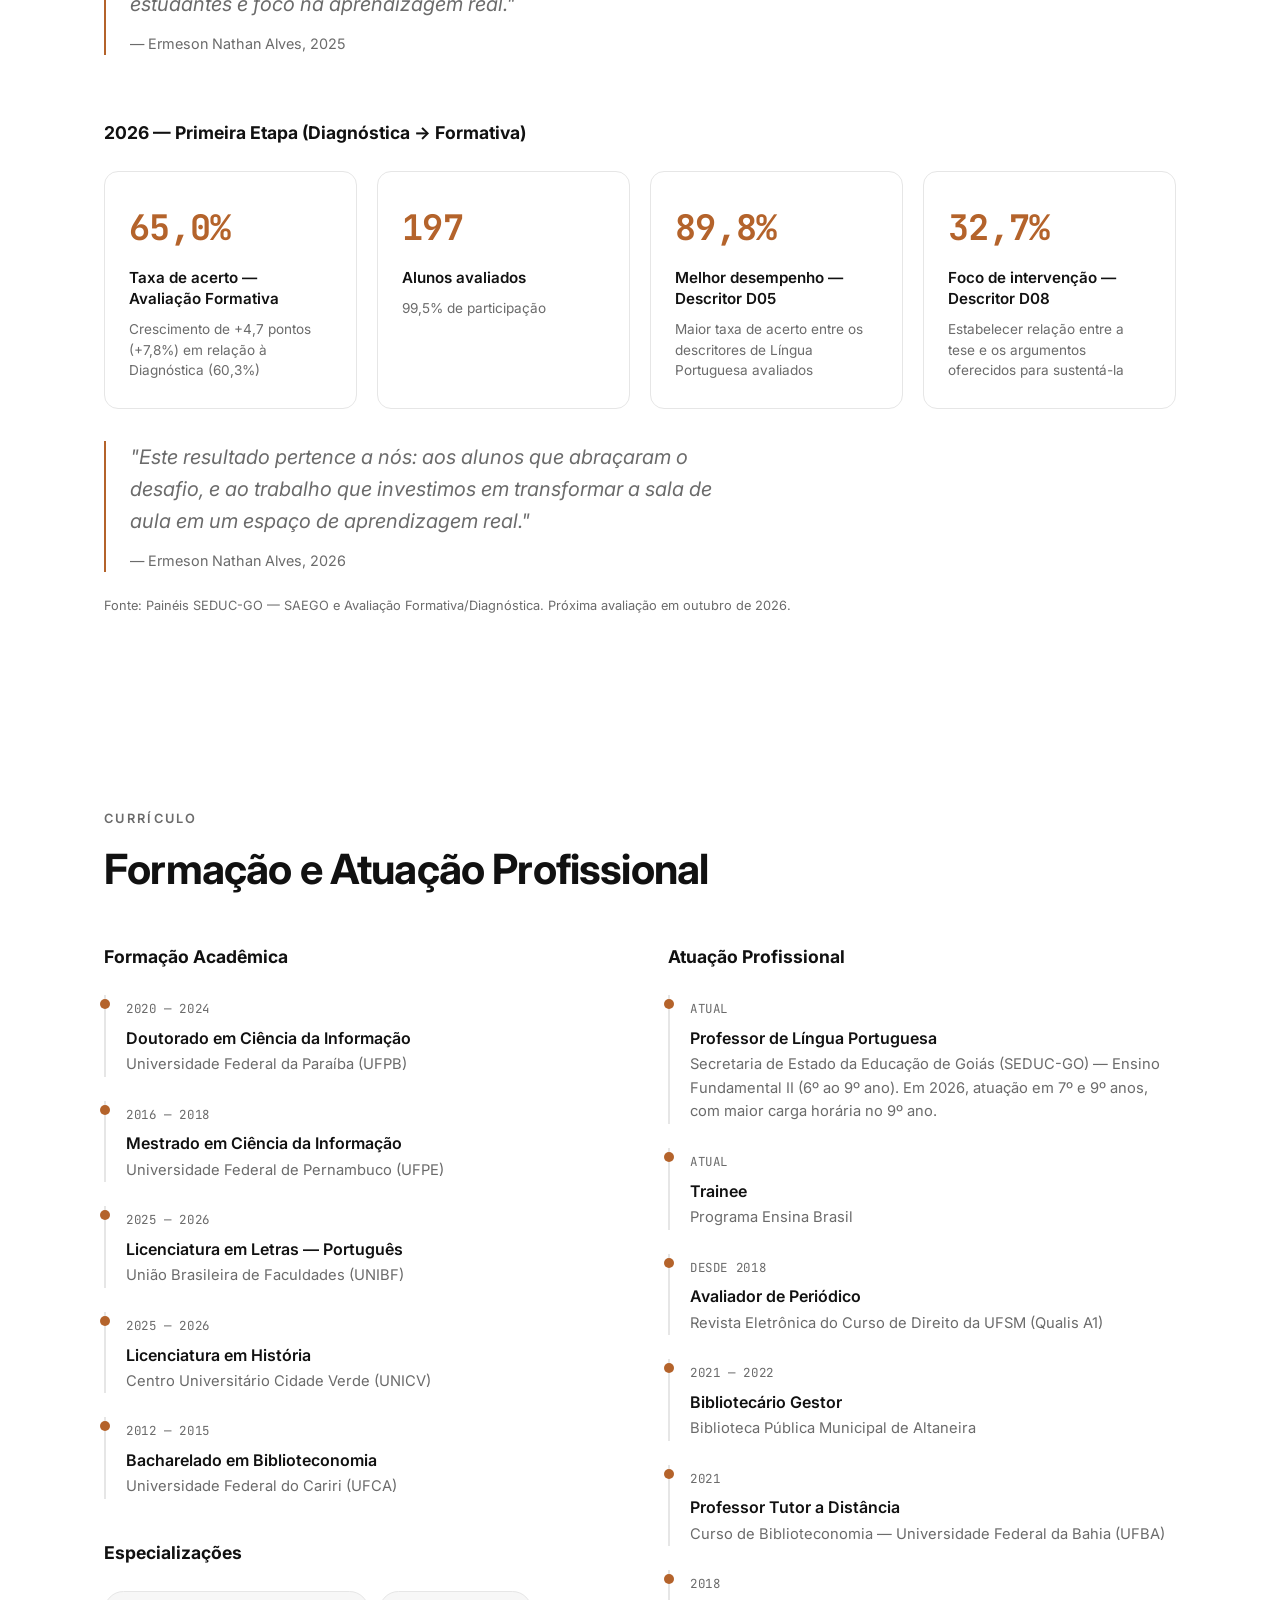
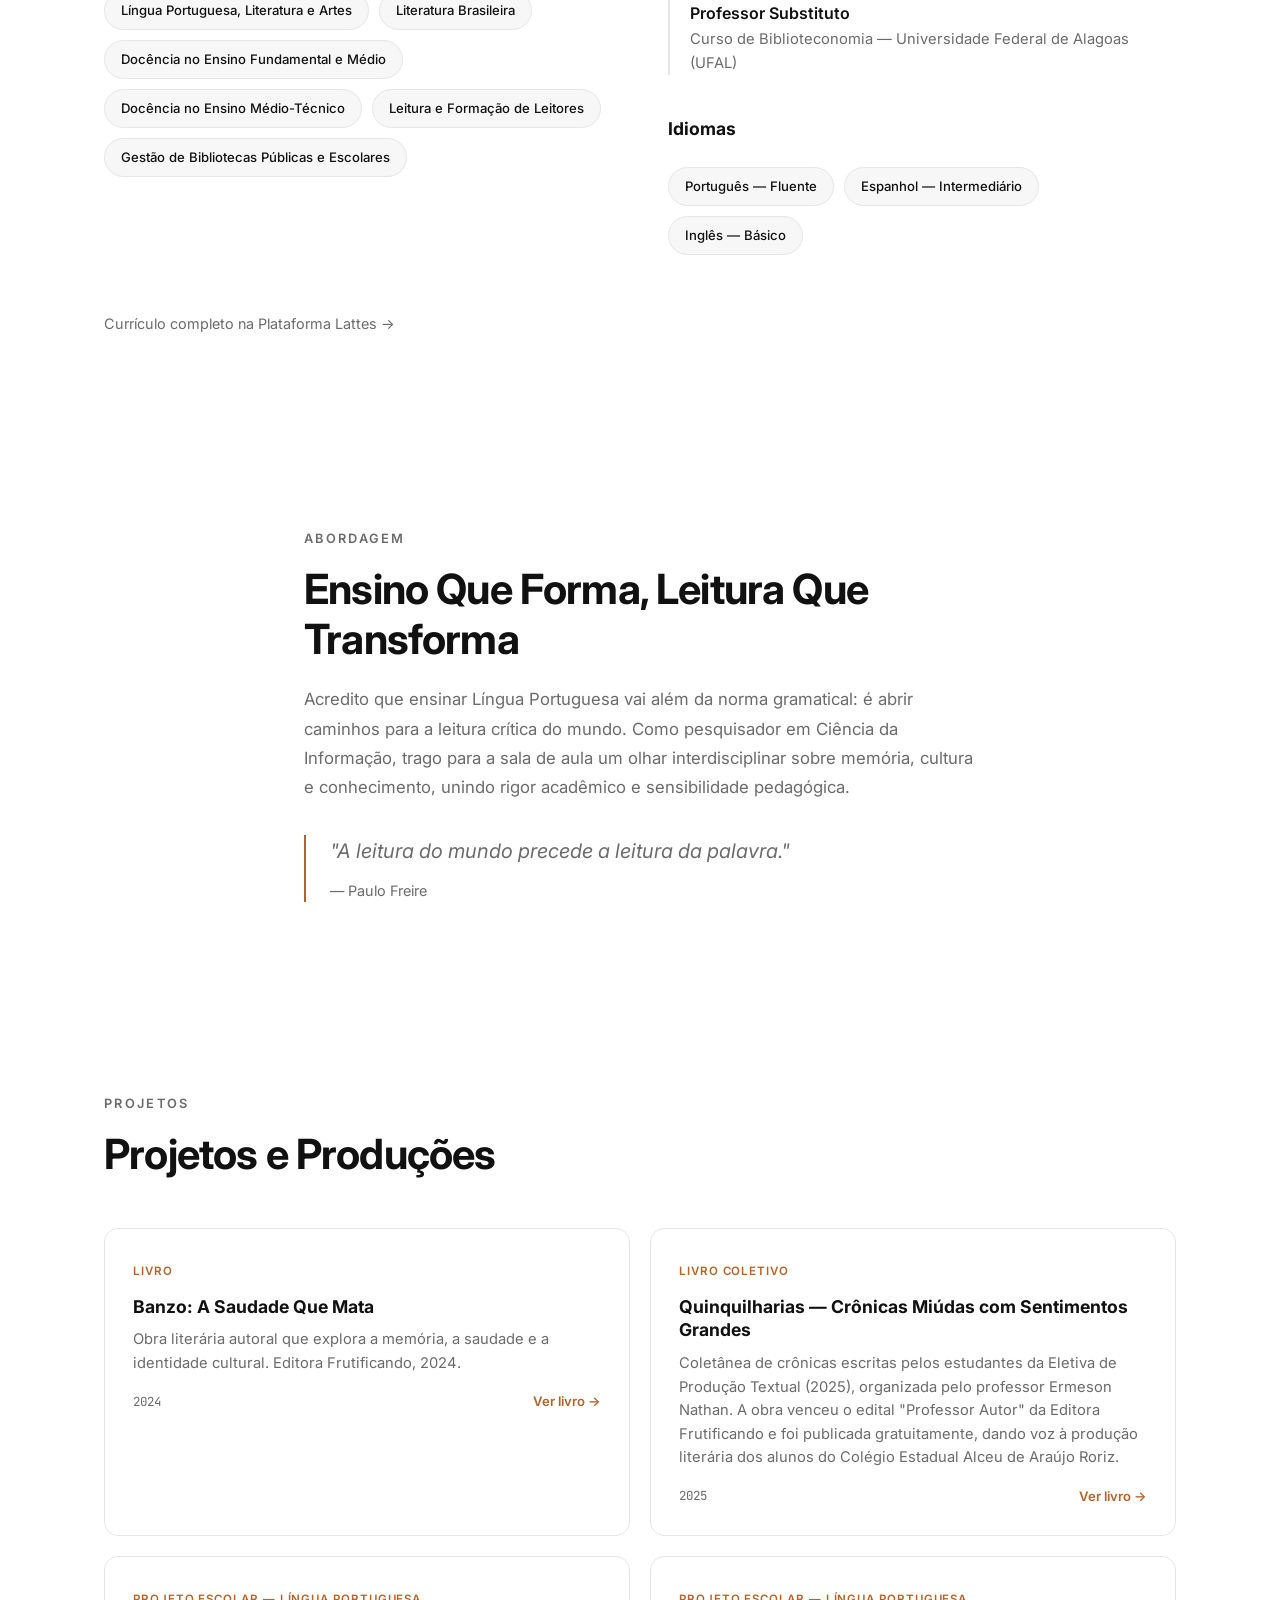
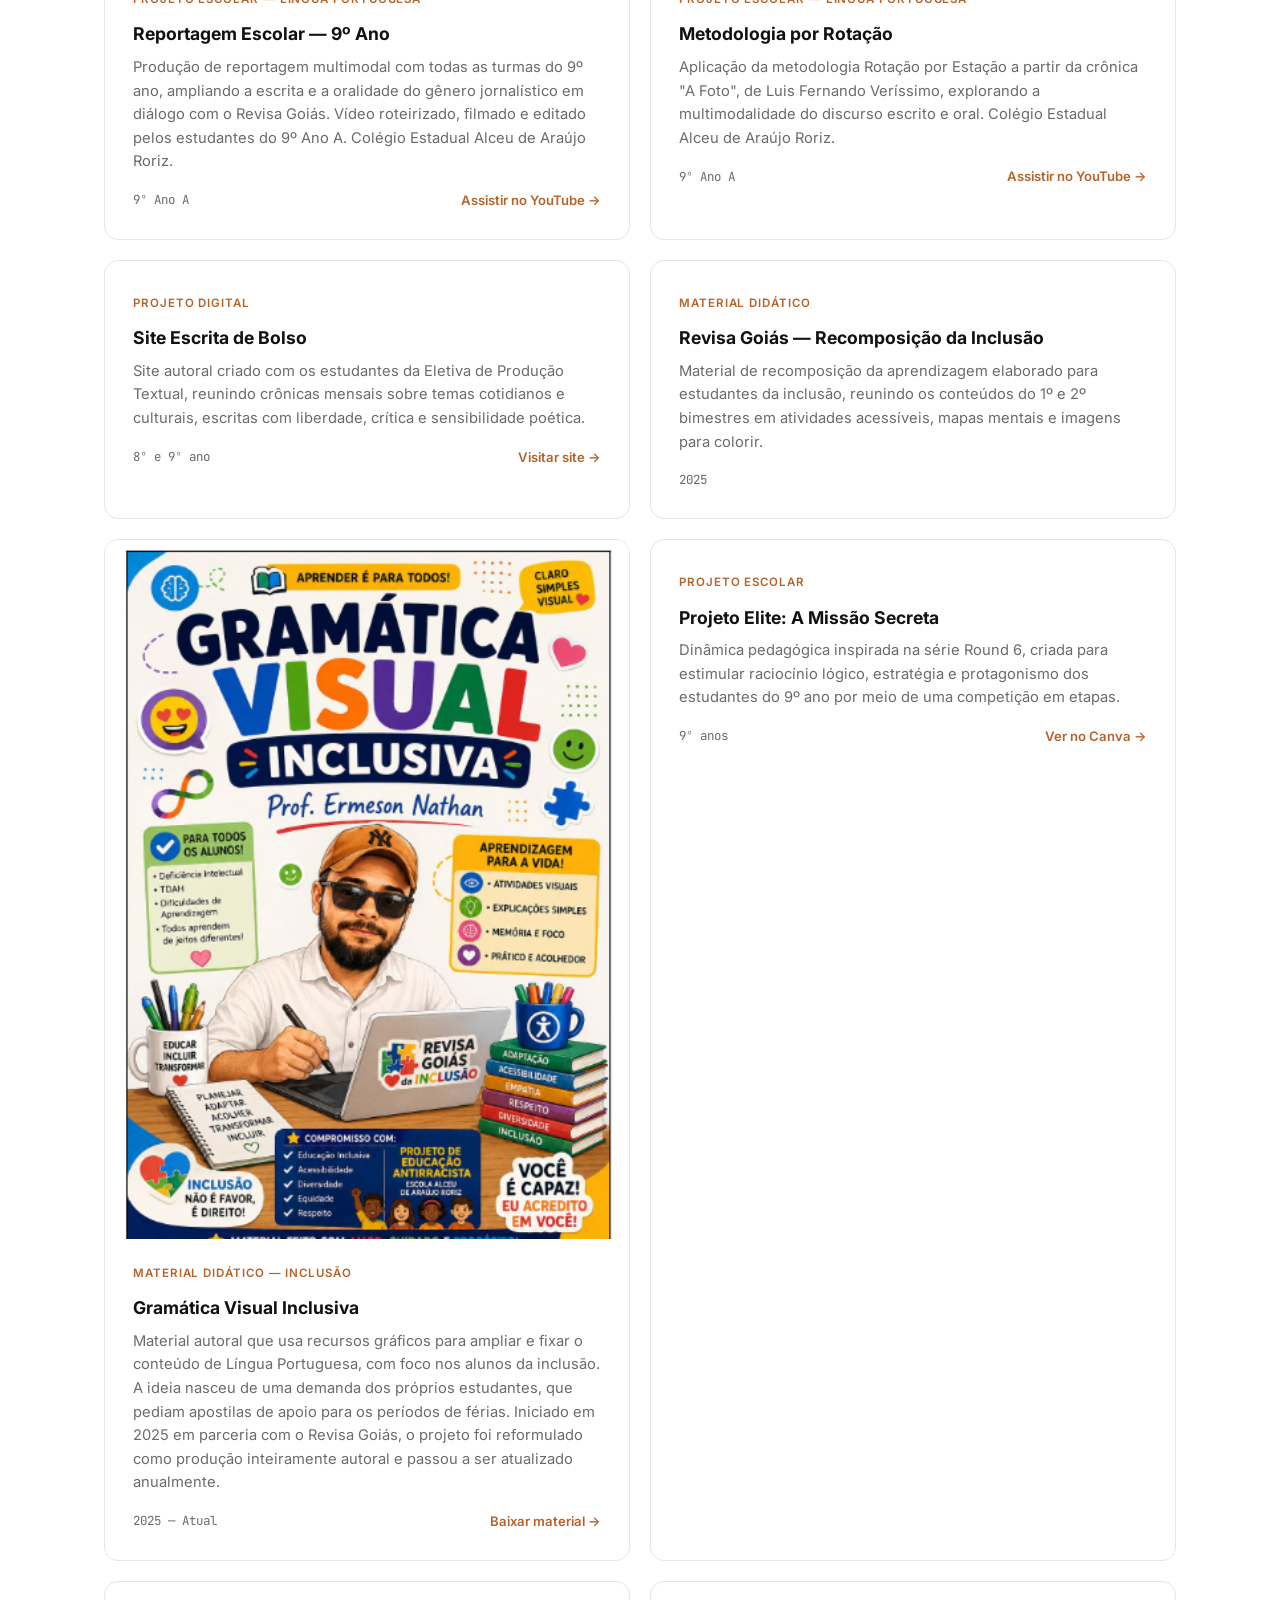
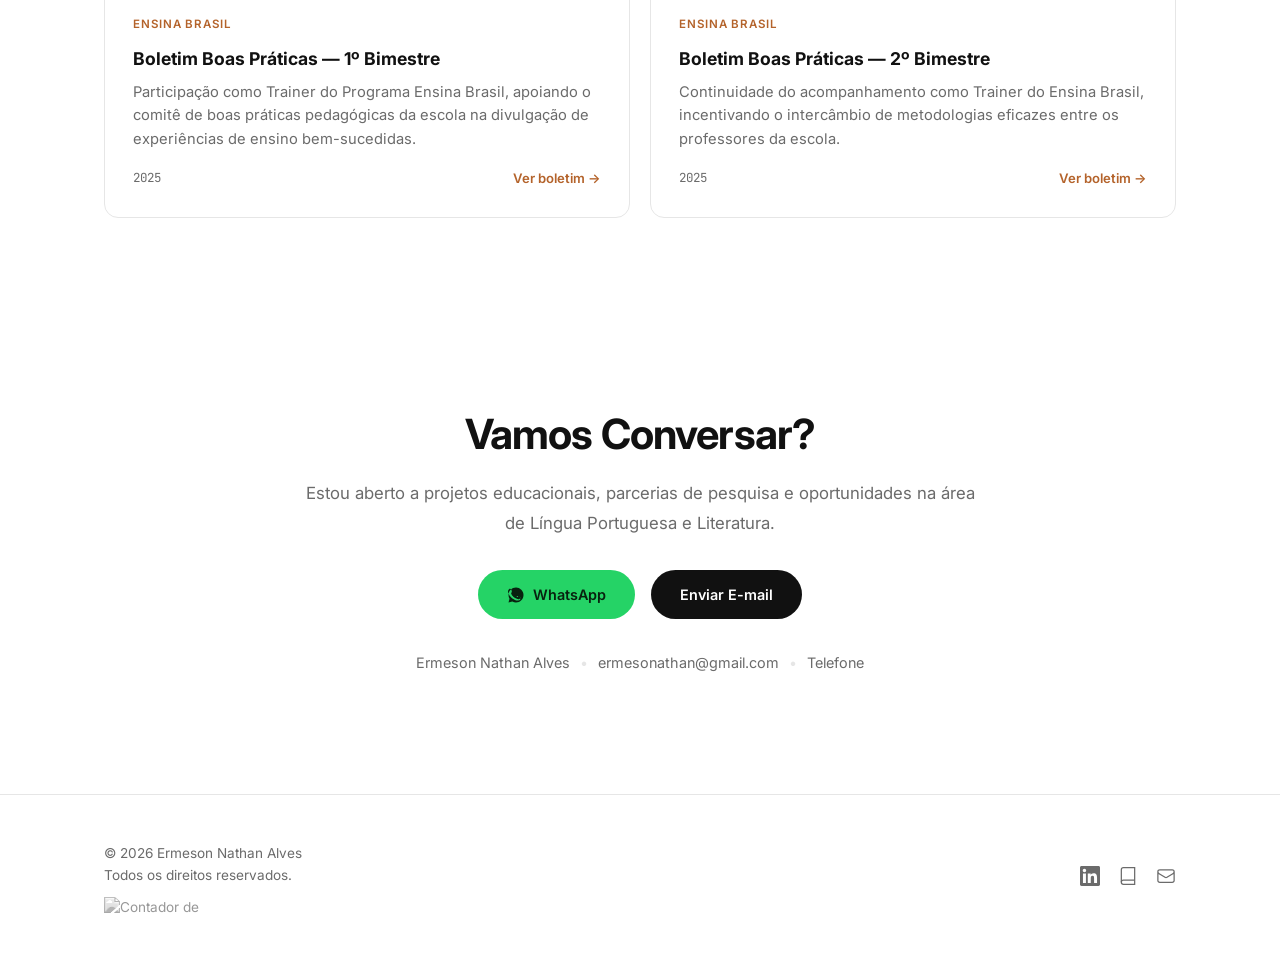
==== commit 1a18ff80: "Adiciona card do projeto Gramática Visual Inclusiva Novo material didático autoral com recursos gráf" ====
--- a/index.html
+++ b/index.html
@@ -404,6 +404,17 @@
           </article>
 
           <article class="project-card reveal">
+            <img src="assets/gramatica-visual.png" alt="Capa do material Gramática Visual Inclusiva" class="project-card-image" loading="lazy" />
+            <div class="project-tag">Material Didático — Inclusão</div>
+            <h3>Gramática Visual Inclusiva</h3>
+            <p>Material autoral que usa recursos gráficos para ampliar e fixar o conteúdo de Língua Portuguesa, com foco nos alunos da inclusão. A ideia nasceu de uma demanda dos próprios estudantes, que pediam apostilas de apoio para os períodos de férias. Iniciado em 2025 em parceria com o Revisa Goiás, o projeto foi reformulado como produção inteiramente autoral e passou a ser atualizado anualmente.</p>
+            <div class="project-footer">
+              <span class="project-year">2025 — Atual</span>
+              <a href="https://padlet.com/Ensina_Brasil/construindoaculturaquequeremos-1v2x0jtqqpasf5j/wish/YDgnZe2NdXbBWwrA" target="_blank" rel="noopener noreferrer" class="project-link">Baixar material →</a>
+            </div>
+          </article>
+
+          <article class="project-card reveal">
             <div class="project-tag">Projeto Escolar</div>
             <h3>Projeto Elite: A Missão Secreta</h3>
             <p>Dinâmica pedagógica inspirada na série Round 6, criada para estimular raciocínio lógico, estratégia e protagonismo dos estudantes do 9º ano por meio de uma competição em etapas.</p>
--- a/style.css
+++ b/style.css
@@ -640,7 +640,18 @@
   border: 1px solid var(--border);
   border-radius: 14px;
   padding: 28px;
+  overflow: hidden;
   transition: border-color var(--transition), transform 0.2s ease;
+}
+
+.project-card-image {
+  display: block;
+  width: calc(100% + 56px);
+  margin: -28px -28px 20px -28px;
+  max-width: none;
+  aspect-ratio: 3 / 4;
+  object-fit: cover;
+  object-position: top center;
 }
 
 .project-card:hover {
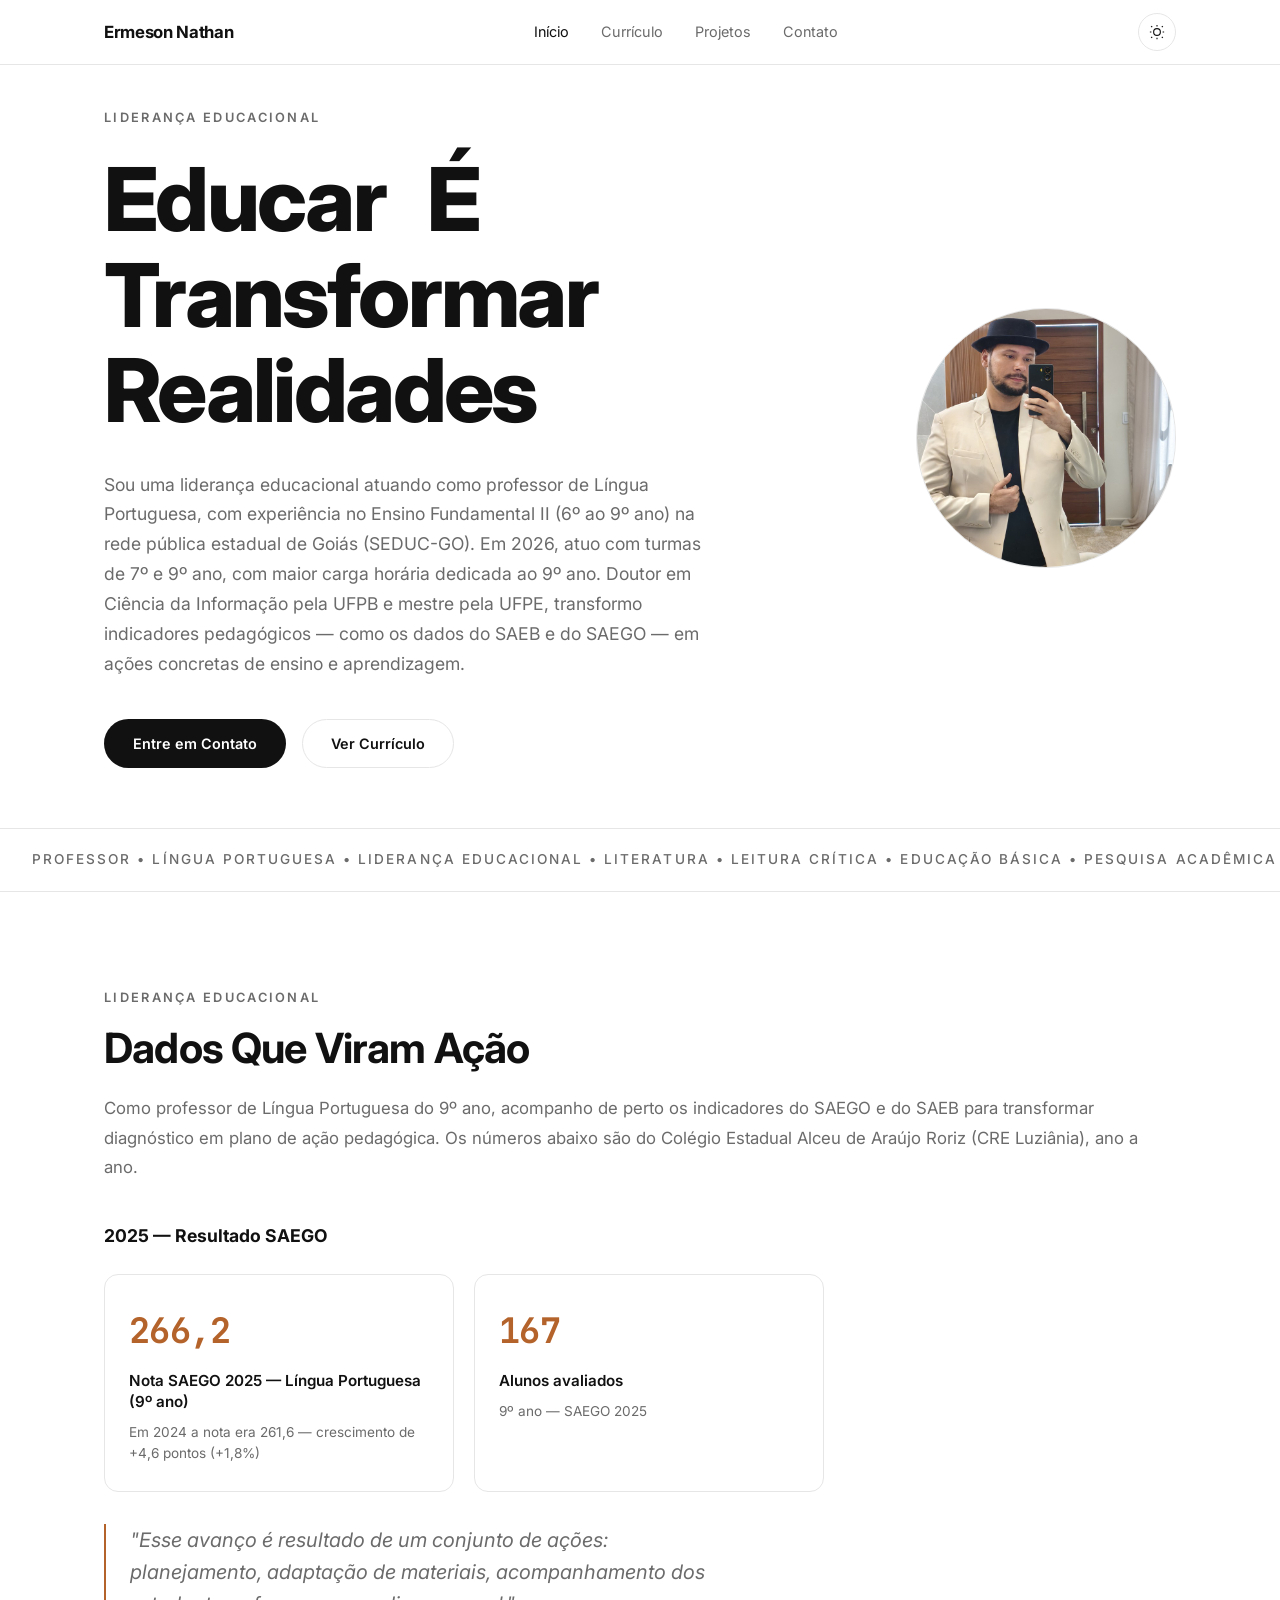
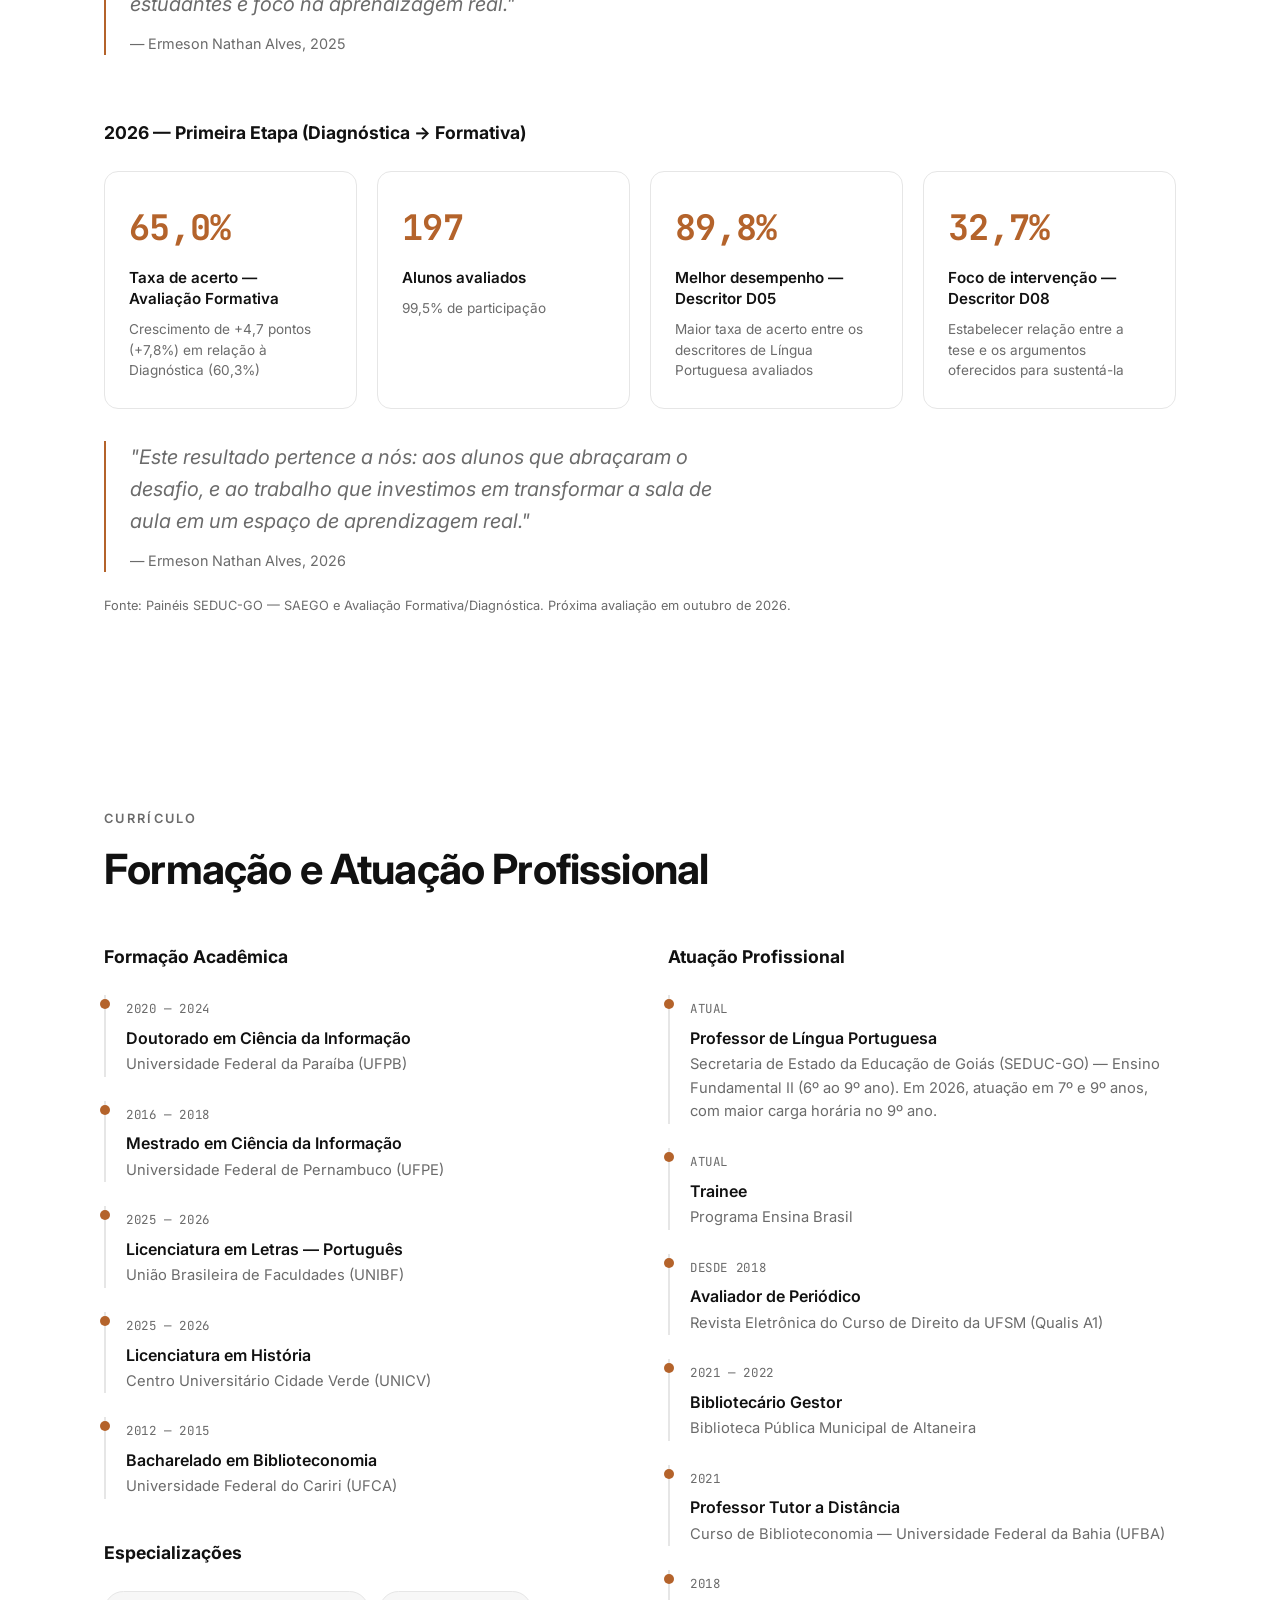
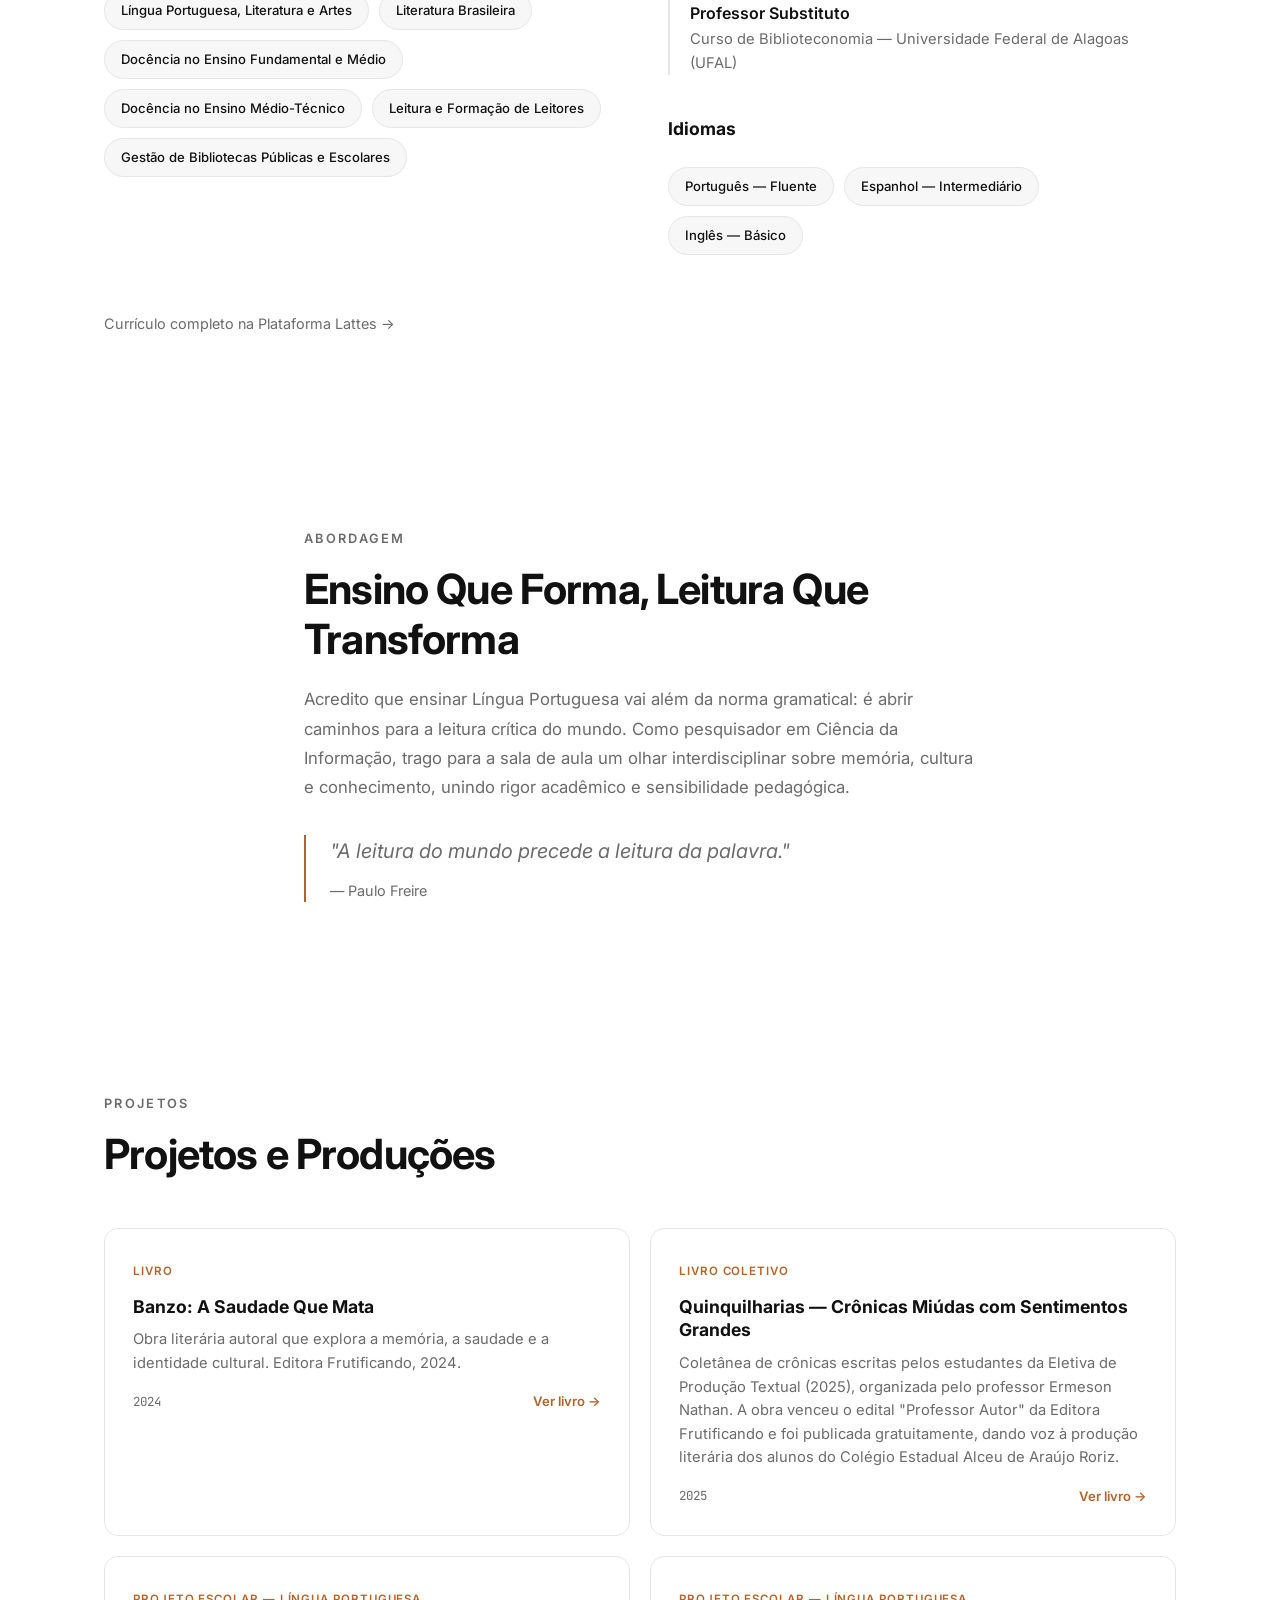
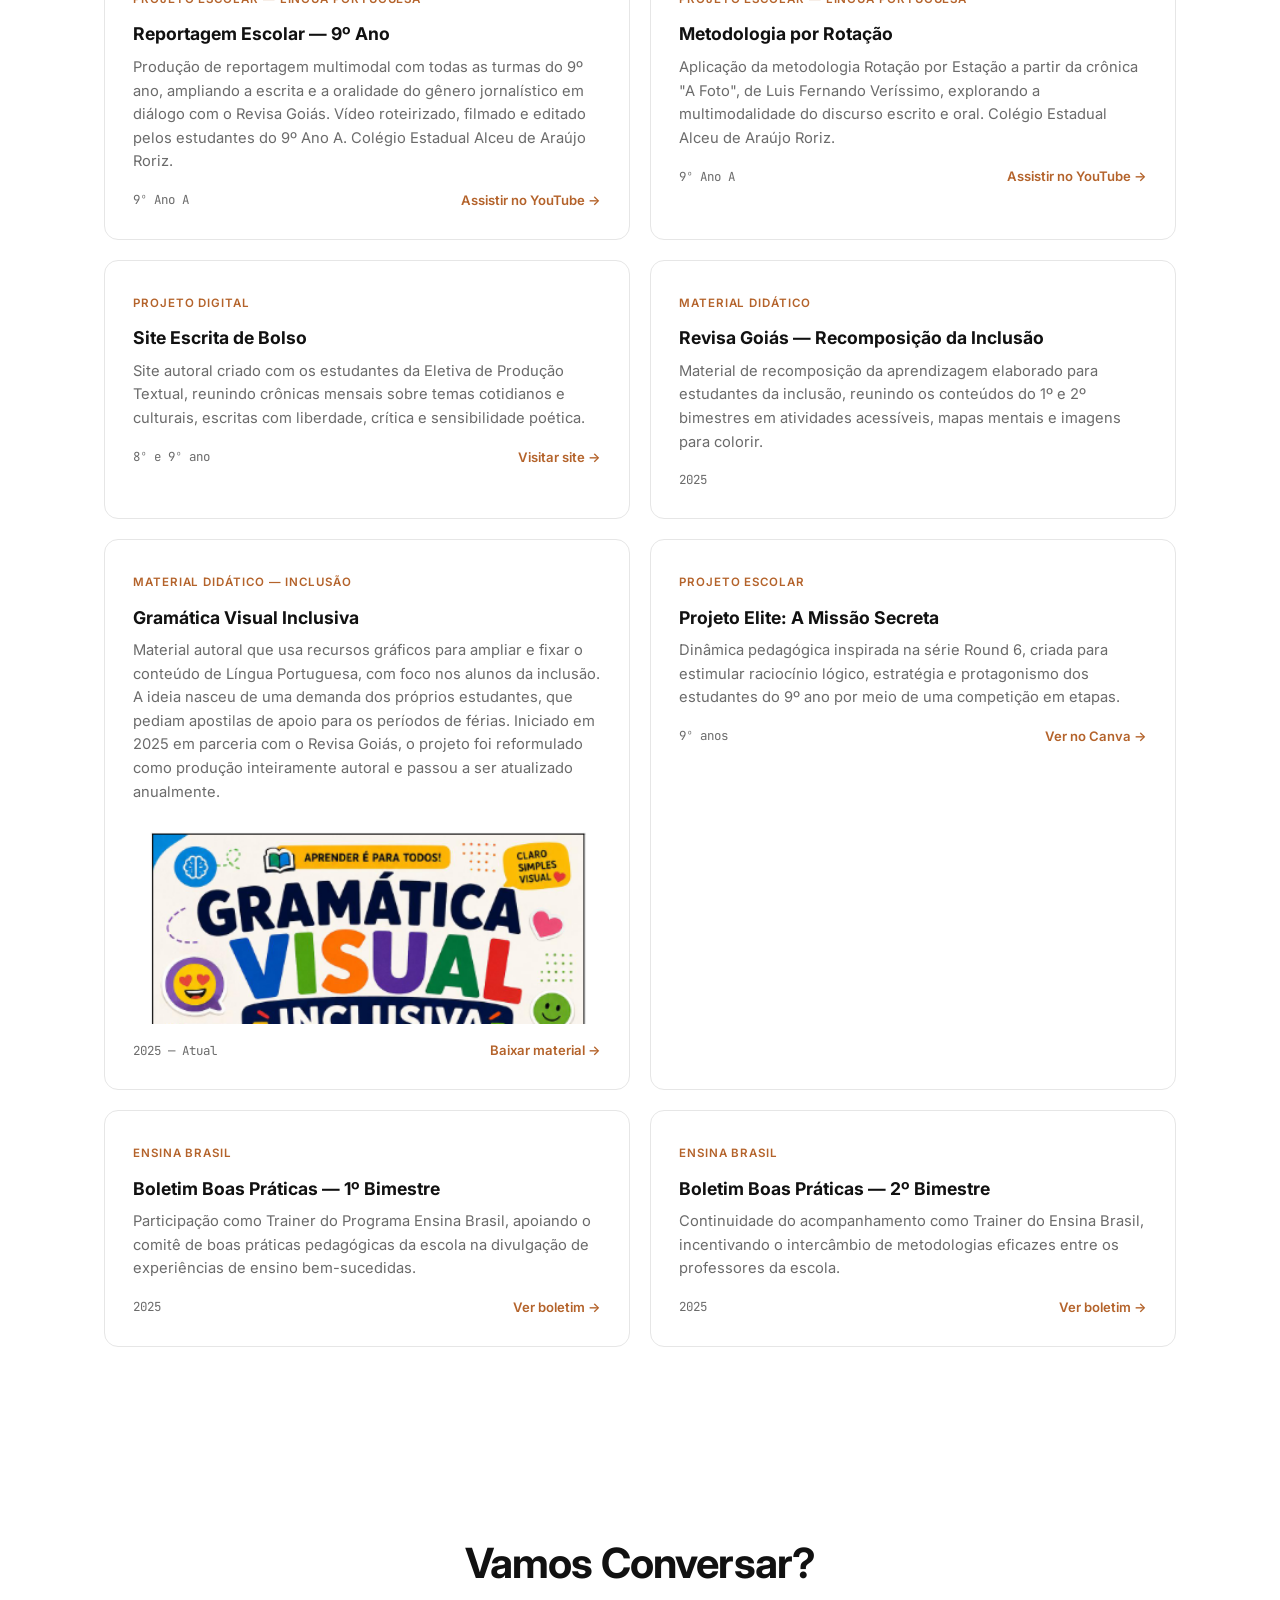
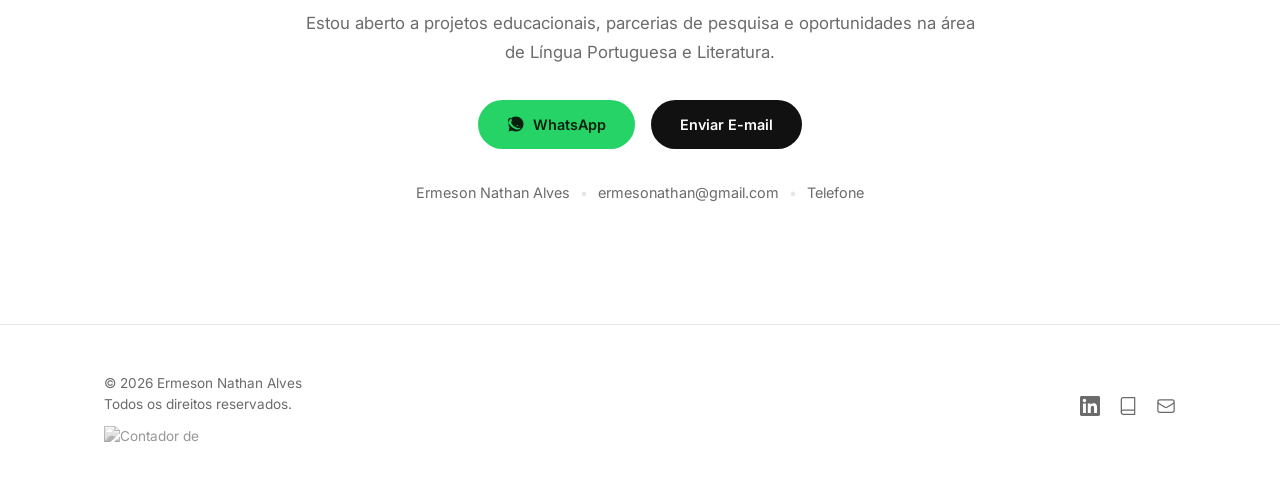
==== commit eaf9973c: "Move imagem de capa para abaixo do texto no card Gramática Visual Reordena: tag, título e descrição " ====
--- a/index.html
+++ b/index.html
@@ -404,10 +404,10 @@
           </article>
 
           <article class="project-card reveal">
-            <img src="assets/gramatica-visual.png" alt="Capa do material Gramática Visual Inclusiva" class="project-card-image" loading="lazy" />
             <div class="project-tag">Material Didático — Inclusão</div>
             <h3>Gramática Visual Inclusiva</h3>
             <p>Material autoral que usa recursos gráficos para ampliar e fixar o conteúdo de Língua Portuguesa, com foco nos alunos da inclusão. A ideia nasceu de uma demanda dos próprios estudantes, que pediam apostilas de apoio para os períodos de férias. Iniciado em 2025 em parceria com o Revisa Goiás, o projeto foi reformulado como produção inteiramente autoral e passou a ser atualizado anualmente.</p>
+            <img src="assets/gramatica-visual.png" alt="Capa do material Gramática Visual Inclusiva" class="project-card-image" loading="lazy" />
             <div class="project-footer">
               <span class="project-year">2025 — Atual</span>
               <a href="https://padlet.com/Ensina_Brasil/construindoaculturaquequeremos-1v2x0jtqqpasf5j/wish/YDgnZe2NdXbBWwrA" target="_blank" rel="noopener noreferrer" class="project-link">Baixar material →</a>
--- a/style.css
+++ b/style.css
@@ -646,10 +646,10 @@
 
 .project-card-image {
   display: block;
-  width: calc(100% + 56px);
-  margin: -28px -28px 20px -28px;
-  max-width: none;
-  aspect-ratio: 3 / 4;
+  width: 100%;
+  margin-top: 20px;
+  height: 200px;
+  border-radius: 10px;
   object-fit: cover;
   object-position: top center;
 }
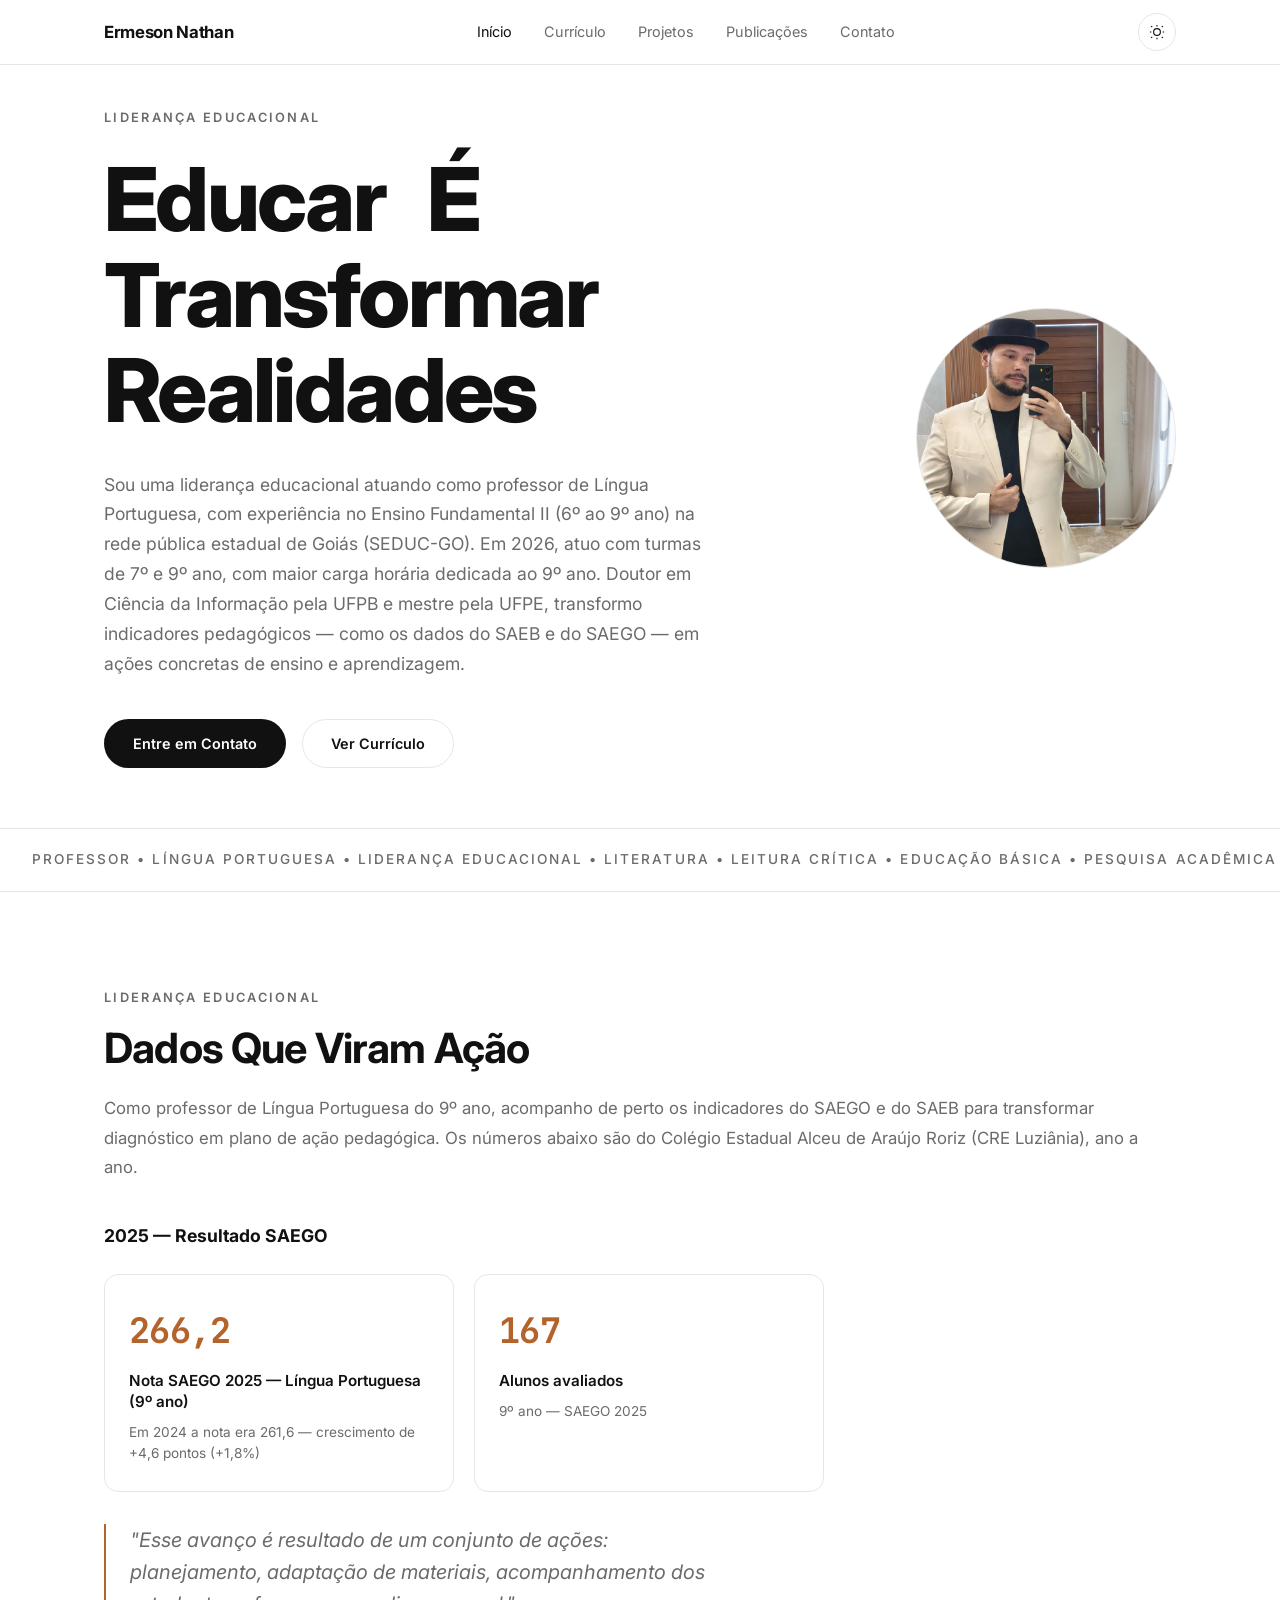
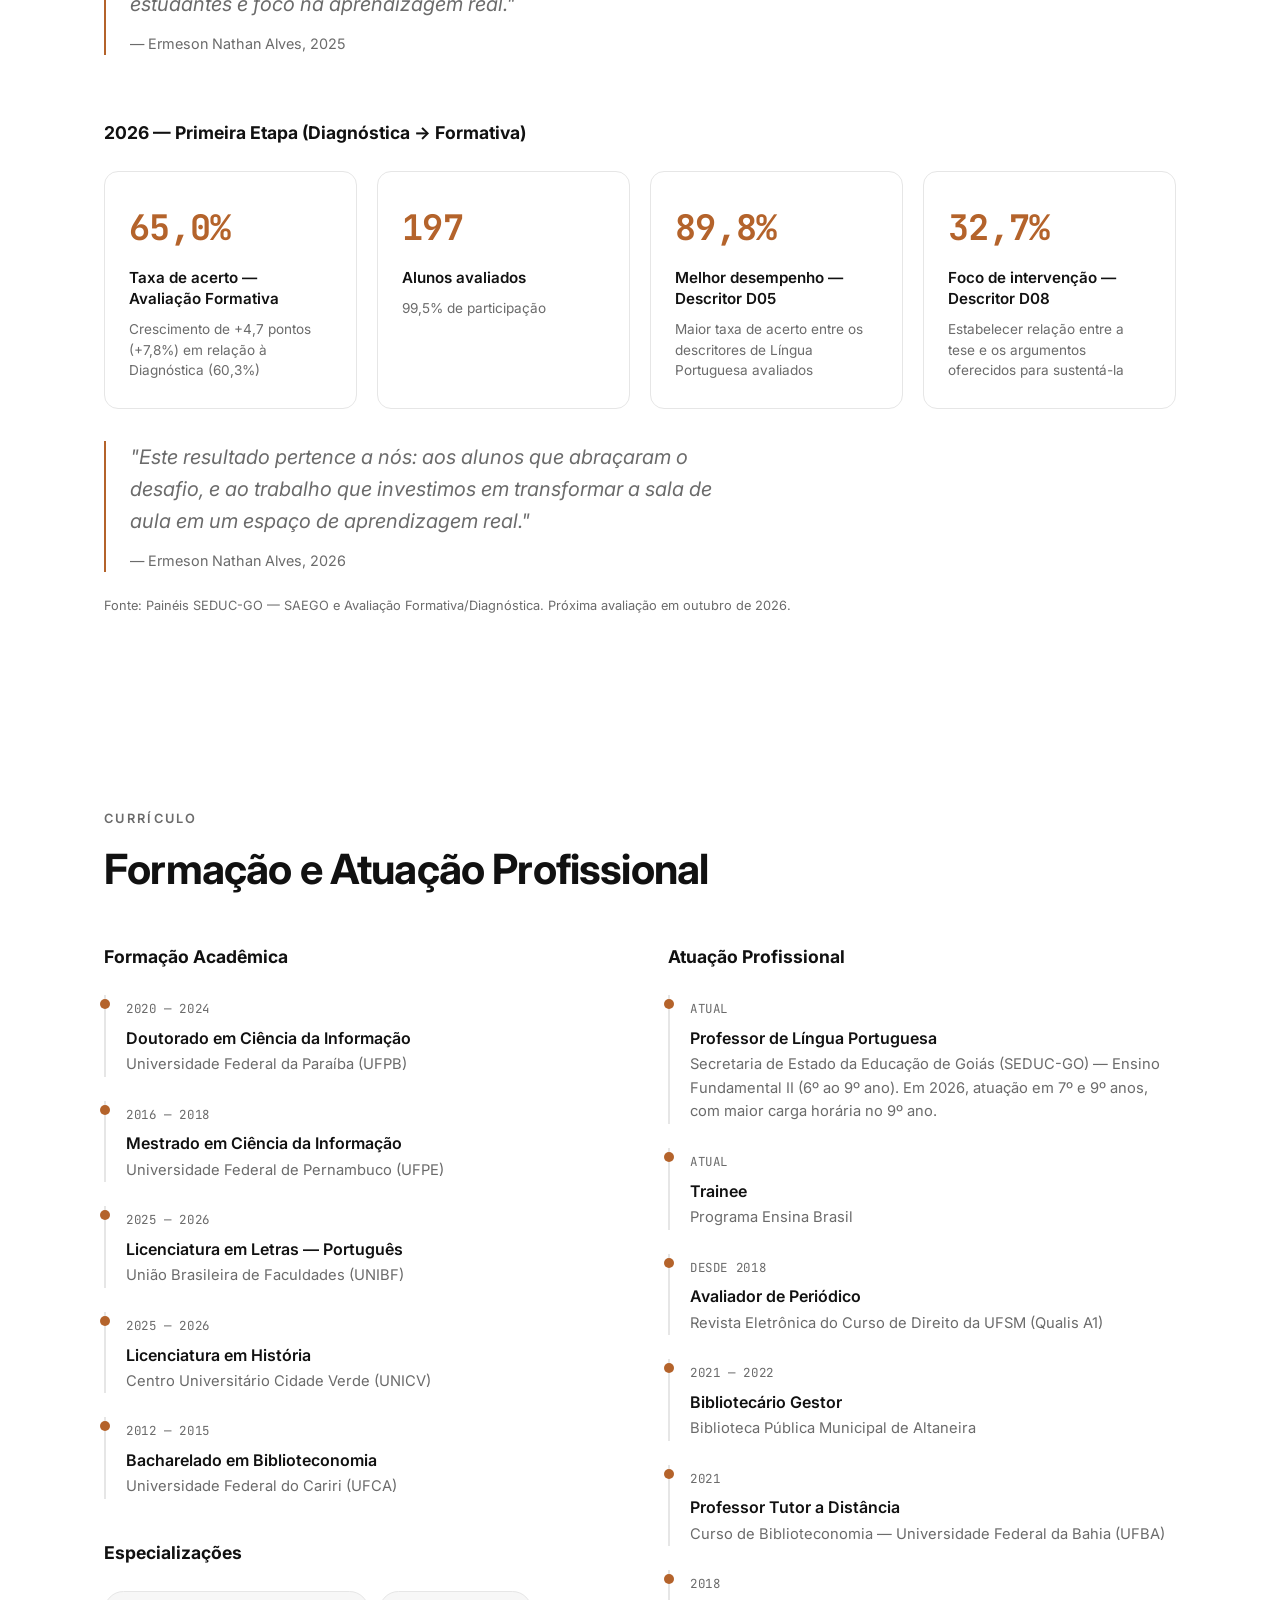
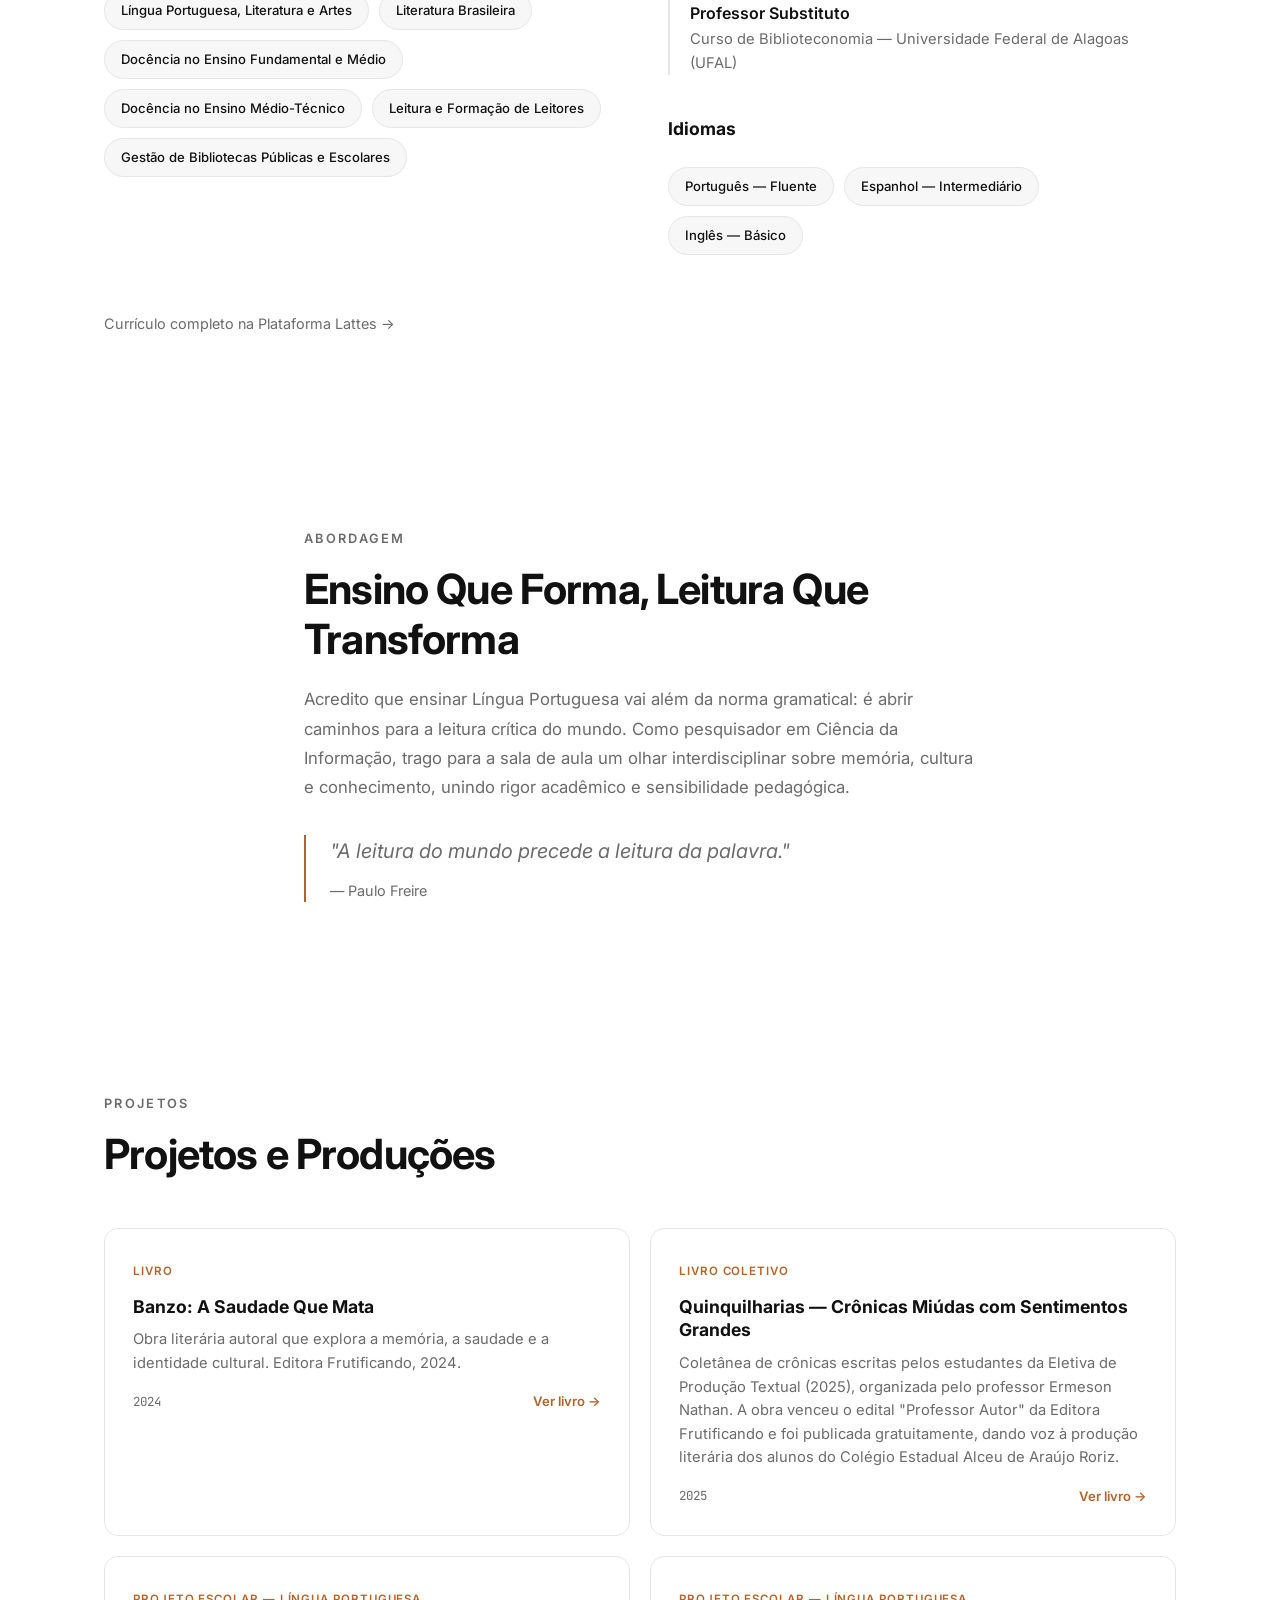
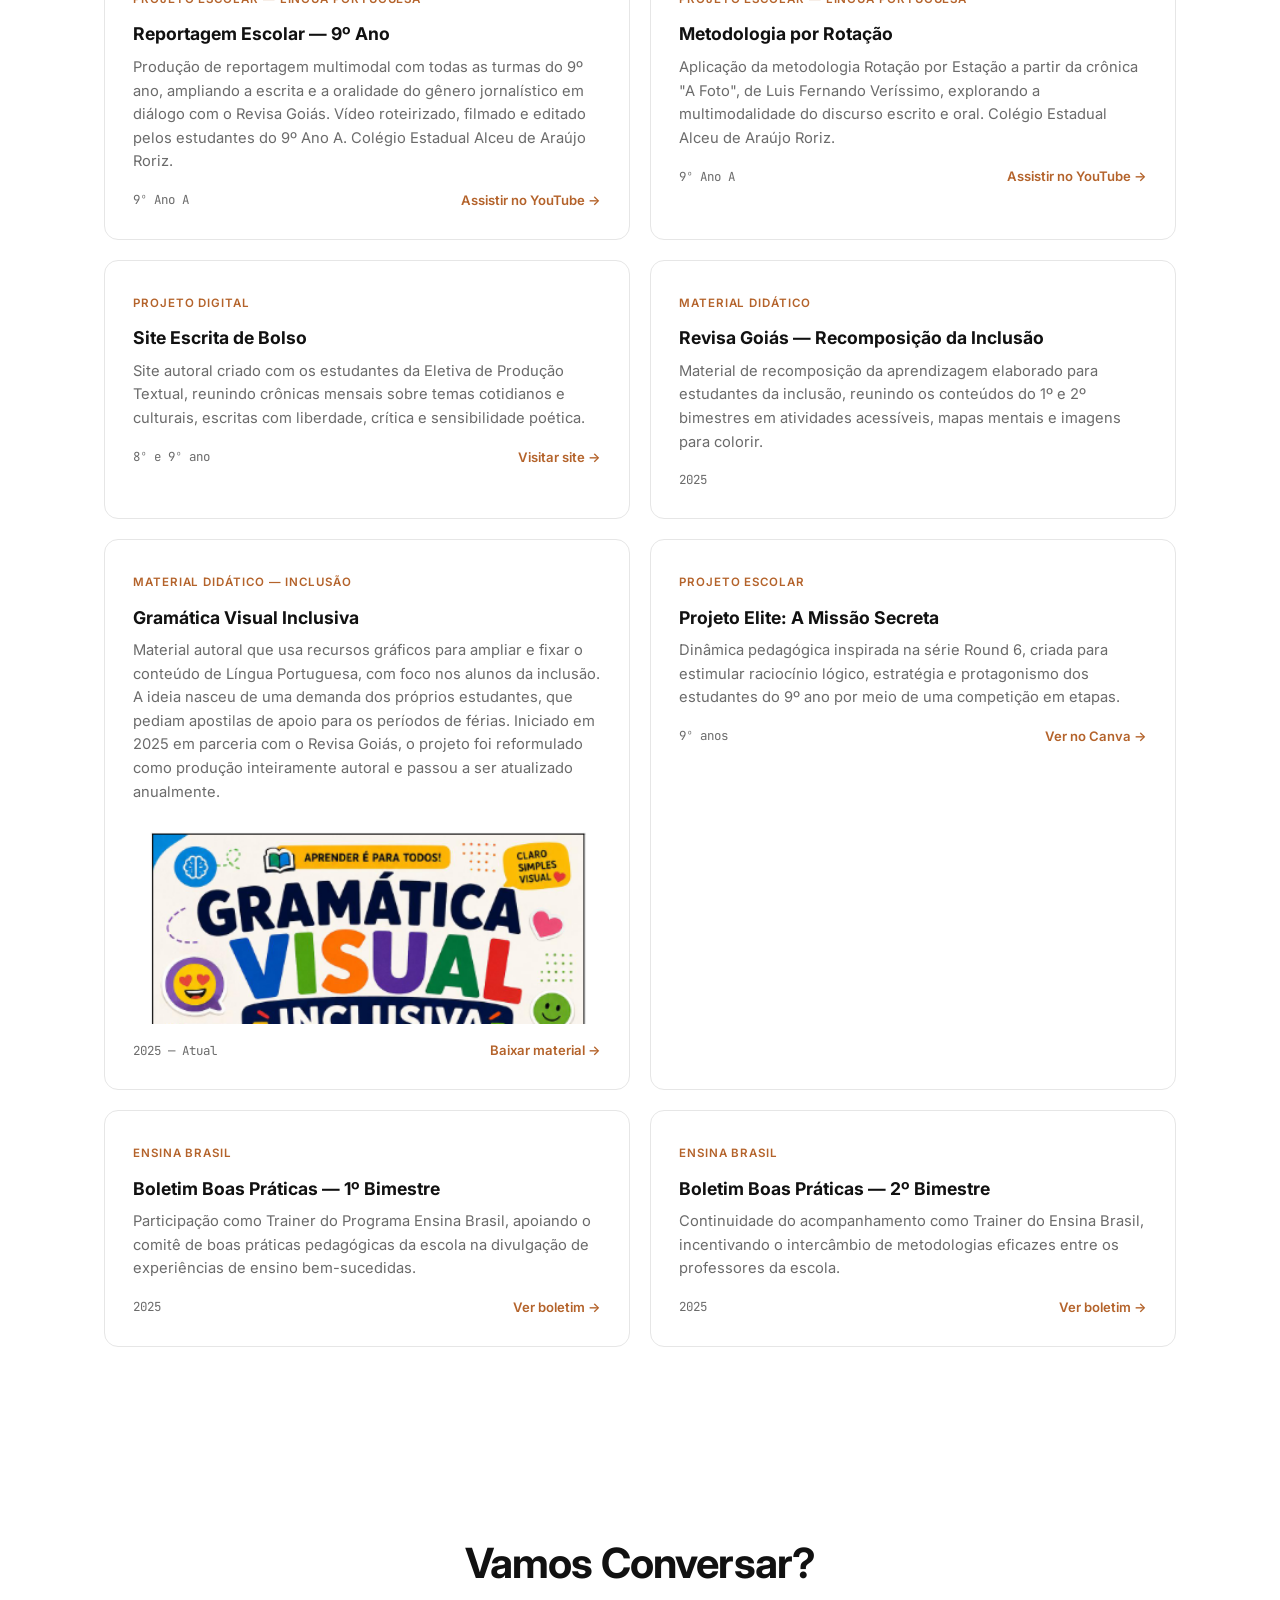
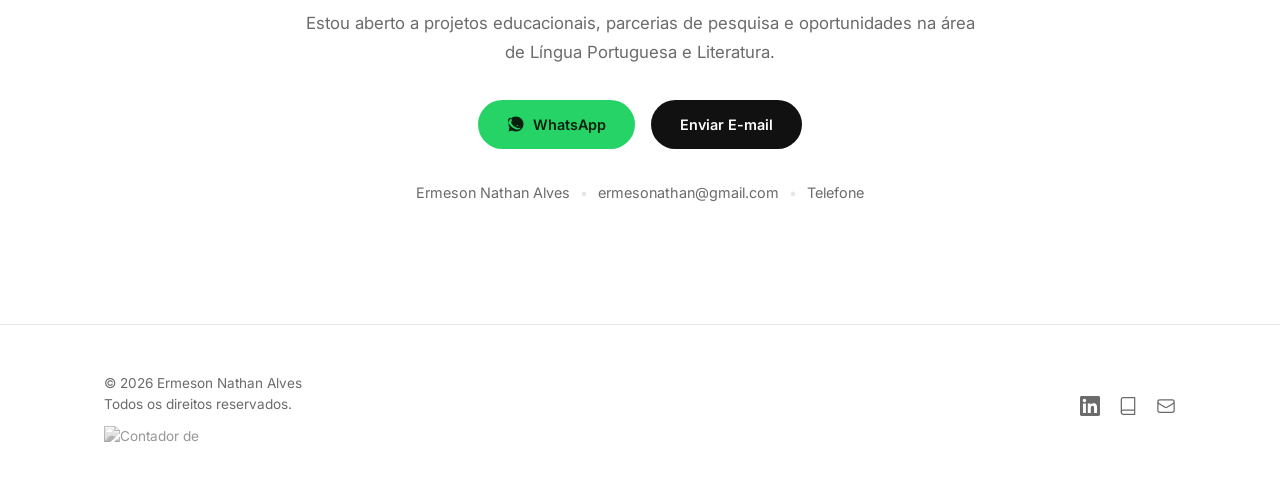
==== commit 3ac204d1: "Adiciona Publicações ao menu principal" ====
--- a/index.html
+++ b/index.html
@@ -6,6 +6,7 @@
   <title>Ermeson Nathan Alves — Professor de Língua Portuguesa</title>
   <meta name="description" content="Ermeson Nathan Pereira Alves — Doutor em Ciência da Informação, professor de Língua Portuguesa na rede pública estadual de Goiás (SEDUC-GO) e trainee do Ensina Brasil." />
   <meta name="robots" content="index, follow" />
+  <meta name="google-site-verification" content="oYEAvCu5e7oijB_-kPbpPLT1jf_SDJrsPyZ8NhDp160" />
   <link rel="canonical" href="https://ermesonathan.com/" />
 
   <meta property="og:title" content="Ermeson Nathan Alves — Professor de Língua Portuguesa" />
@@ -76,6 +77,7 @@
         <li><a href="#inicio" class="nav-link active-link" data-section="inicio">Início</a></li>
         <li><a href="#curriculo" class="nav-link" data-section="curriculo">Currículo</a></li>
         <li><a href="#projetos" class="nav-link" data-section="projetos">Projetos</a></li>
+        <li><a href="publicacoes.html" class="nav-link">Publicações</a></li>
         <li><a href="#contato" class="nav-link" data-section="contato">Contato</a></li>
       </ul>
 
